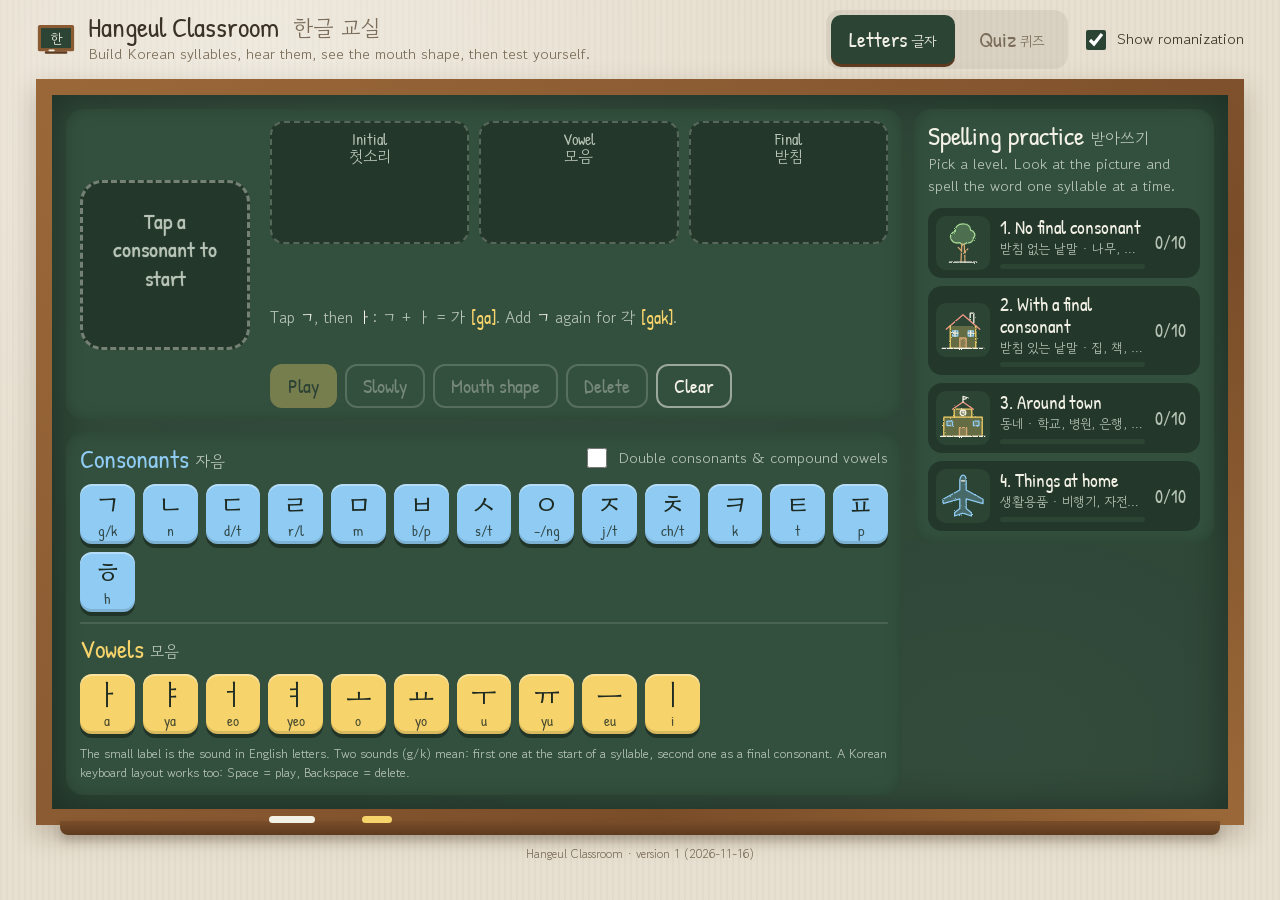
==== hangul-classroom/index.html @ 46ae2f50 "Add Hangeul Classroom: English version for adult learners A classroom edition of 한글 탐험대 for teaching" ====
<!doctype html>
<html lang="en">
<head>
<meta charset="utf-8">
<meta name="viewport" content="width=device-width, initial-scale=1, viewport-fit=cover">
<title>Hangeul Classroom</title>
<meta name="claude:viewport-fit-sides" content="cover">
<meta name="theme-color" content="#2b4434">
<meta name="apple-mobile-web-app-capable" content="yes">
<meta name="mobile-web-app-capable" content="yes">
<meta name="apple-mobile-web-app-status-bar-style" content="black-translucent">
<meta name="apple-mobile-web-app-title" content="Hangeul">
<link rel="manifest" href="manifest.webmanifest">
<link rel="apple-touch-icon" href="icon-180.png">
<link rel="icon" href="icon-192.png">
<style>
/* Fonts are embedded so the page works offline. Gowun Dodum and Patrick Hand, SIL Open Font License 1.1. */
@font-face { font-family: "Gowun Dodum"; src: url([data-uri]) format("woff2"); font-display: swap; }
@font-face { font-family: "Patrick Hand"; src: url([data-uri]) format("woff2"); font-display: swap; }
/* Layout: a classroom wall with one framed chalkboard. Tabs above the board switch between
   the letter workbench (magnet letters + syllable board + spelling practice) and the picture quiz. */
:root {
  color-scheme: light;
  --wall: #e7dfcf;          /* classroom wall */
  --wall-ink: #3b3226;      /* text on the wall */
  --wall-dim: #7a6c58;
  --wood: #8a5a32;          /* board frame */
  --wood-dark: #5e3b1f;
  --board: #2b4434;         /* chalkboard */
  --board-2: #33503e;       /* raised area on the board */
  --board-3: #23382b;       /* recessed area */
  --chalk: #f3f1e6;         /* white chalk */
  --chalk-dim: #b8c5b6;
  --c-cons: #8fcbf2;        /* consonant chalk / magnet (blue) */
  --c-vow: #f7d36b;         /* vowel chalk / magnet (yellow) */
  --c-fin: #f4a0ae;         /* final consonant (pink) */
  --c-red: #f29684;
  --c-green: #a8dc96;
  --c-orange: #f7b671;
  --c-brown: #d8a873;
  --ok: #9be08a;
  --bad: #ff8f86;
  --magnet-ink: #1d2a22;
  --font-chalk: "Patrick Hand", "Gowun Dodum", "Segoe Print", "Comic Sans MS", sans-serif;
  --font-ko: "Gowun Dodum", "Apple SD Gothic Neo", "Malgun Gothic", "Noto Sans KR", sans-serif;
  --font-body: "Gowun Dodum", "Apple SD Gothic Neo", "Malgun Gothic", system-ui, sans-serif;
  --r: 14px;
}
* { box-sizing: border-box; }
[hidden] { display: none !important; }
html, body { min-height: 100%; }
body {
  margin: 0;
  background: var(--wall);
  background-image:
    radial-gradient(circle at 20% 10%, rgba(255,255,255,.35), transparent 40%),
    repeating-linear-gradient(90deg, rgba(0,0,0,.018) 0 2px, transparent 2px 6px);
  color: var(--wall-ink);
  font-family: var(--font-body);
  font-size: 17px;
  line-height: 1.5;
  -webkit-tap-highlight-color: transparent;
}
button { font: inherit; color: inherit; cursor: pointer; }
button, .slot, .screen { touch-action: manipulation; -webkit-user-select: none; user-select: none; -webkit-touch-callout: none; }
button:focus-visible, input:focus-visible { outline: 3px solid var(--c-vow); outline-offset: 3px; }

.wrap {
  max-width: 1240px; margin: 0 auto;
  padding-left: max(16px, env(safe-area-inset-left, 0px));
  padding-right: max(16px, env(safe-area-inset-right, 0px));
  padding-block: 16px 32px;
  display: flex; flex-direction: column; gap: 14px;
}

/* ---------- top bar on the wall ---------- */
.topbar { display: flex; align-items: center; justify-content: space-between; gap: 12px 20px; flex-wrap: wrap; }
.brand { display: flex; align-items: center; gap: 12px; }
.brand svg { width: 50px; height: 50px; flex: none; }
.brand h1 { margin: 0; font-family: var(--font-chalk); font-weight: 400; font-size: 34px; line-height: 1; color: var(--wall-ink); }
.brand h1 span { font-family: var(--font-ko); font-size: 22px; color: var(--wall-dim); margin-left: 8px; }
.brand p { margin: 2px 0 0; color: var(--wall-dim); font-size: 15px; }
.tools { display: flex; align-items: center; gap: 10px 14px; flex-wrap: wrap; }
.tabs { display: flex; gap: 6px; background: rgba(0,0,0,.06); padding: 5px; border-radius: 14px; }
.tab {
  border: 0; border-radius: 10px; padding: 8px 18px; background: transparent;
  font-family: var(--font-chalk); font-size: 22px; color: var(--wall-dim);
}
.tab small { font-family: var(--font-ko); font-size: 14px; margin-left: 4px; }
.tab[aria-selected="true"] { background: var(--board); color: var(--chalk); box-shadow: 0 3px 0 var(--wood-dark); }
.switch { display: inline-flex; align-items: center; gap: 8px; font-size: 15px; color: var(--wall-ink); cursor: pointer; user-select: none; }
.switch input { width: 20px; height: 20px; accent-color: var(--board); cursor: pointer; }

/* ---------- the chalkboard ---------- */
.board {
  position: relative;
  background:
    radial-gradient(ellipse at 30% 20%, rgba(255,255,255,.05), transparent 55%),
    radial-gradient(ellipse at 80% 90%, rgba(255,255,255,.04), transparent 50%),
    var(--board);
  color: var(--chalk);
  border: 16px solid var(--wood);
  border-image: linear-gradient(135deg, #9a6838, var(--wood) 40%, #7a4d29 70%, #9a6838) 1;
  box-shadow: inset 0 0 40px rgba(0,0,0,.35), 0 10px 24px rgba(60,40,20,.25);
  padding: 18px;
}
.tray {
  height: 14px; margin: -14px 24px 0; background: linear-gradient(#7a4d29, var(--wood-dark));
  border-radius: 0 0 8px 8px; position: relative;
  box-shadow: 0 6px 10px rgba(60,40,20,.25);
}
.tray::before, .tray::after {
  content: ""; position: absolute; top: -5px; height: 7px; border-radius: 4px; background: var(--chalk);
}
.tray::before { left: 18%; width: 46px; }
.tray::after { left: 26%; width: 30px; background: var(--c-vow); }
.chalk { font-family: var(--font-chalk); font-weight: 400; }
.dim { color: var(--chalk-dim); }
h2.chalk { margin: 0; font-size: 26px; line-height: 1.15; }
h2.chalk small { font-family: var(--font-ko); font-size: 16px; color: var(--chalk-dim); margin-left: 6px; }
.sub { margin: 2px 0 10px; color: var(--chalk-dim); font-size: 15px; }
.area { background: var(--board-2); border-radius: 18px; padding: 16px; box-shadow: inset 0 0 18px rgba(0,0,0,.18); }
.sep { height: 2px; background: rgba(243,241,230,.12); border-radius: 2px; }

.cols { display: grid; grid-template-columns: minmax(0, 1fr) 330px; gap: 16px; align-items: start; }
@media (max-width: 920px) { .cols { grid-template-columns: minmax(0, 1fr); } }
.stack { display: flex; flex-direction: column; gap: 16px; min-width: 0; }

/* buttons drawn in chalk */
.btn {
  border: 2px solid rgba(243,241,230,.55); border-radius: 12px; padding: 8px 16px;
  background: transparent; color: var(--chalk);
  font-family: var(--font-chalk); font-size: 20px; line-height: 1.2;
  display: inline-flex; align-items: center; gap: 8px;
  transition: background .1s, transform .06s;
}
.btn:hover { background: rgba(243,241,230,.08); }
.btn:active { transform: translateY(2px); }
.btn.primary { background: var(--c-vow); border-color: var(--c-vow); color: var(--magnet-ink); }
.btn:disabled { opacity: .35; cursor: default; }
.btn svg { width: 20px; height: 20px; flex: none; }
.actions { display: flex; gap: 8px; flex-wrap: wrap; }

/* ---------- letters tab ---------- */
.workbench { display: grid; grid-template-columns: auto minmax(0, 1fr); gap: 20px; align-items: center; }
@media (max-width: 640px) { .workbench { grid-template-columns: minmax(0, 1fr); } }
.screen {
  width: 200px; height: 200px; max-width: 100%; margin: 0 auto;
  border: 3px dashed rgba(243,241,230,.4); border-radius: 22px;
  display: grid; place-items: center; background: var(--board-3);
}
.screen button { all: unset; cursor: pointer; width: 100%; height: 100%; display: flex; flex-direction: column; align-items: center; justify-content: center; border-radius: 20px; }
.screen button:focus-visible { outline: 3px solid var(--c-vow); outline-offset: 4px; }
.big { font-family: var(--font-ko); font-size: 120px; line-height: 1; color: var(--chalk); text-shadow: 0 0 1px rgba(255,255,255,.6); }
.big.empty { font-family: var(--font-chalk); font-size: 22px; color: var(--chalk-dim); text-align: center; padding: 0 22px; line-height: 1.3; }
.big-rom { font-family: var(--font-chalk); font-size: 26px; color: var(--c-vow); min-height: 30px; }
.big.pop { animation: pop .4s cubic-bezier(.2, 1.5, .4, 1); }
@keyframes pop { 0% { transform: scale(.5); opacity: .3; } 100% { transform: scale(1); opacity: 1; } }

.right-of-screen { display: flex; flex-direction: column; gap: 12px; min-width: 0; }
.slots { display: grid; grid-template-columns: repeat(3, minmax(0, 1fr)); gap: 10px; }
.slot {
  border-radius: var(--r); padding: 8px 6px 10px; background: var(--board-3);
  border: 2px dashed rgba(243,241,230,.25);
  text-align: center; display: flex; flex-direction: column; align-items: center; justify-content: space-between; gap: 2px;
  min-height: 108px;
}
.slot .lab { font-family: var(--font-chalk); font-size: 16px; color: var(--chalk-dim); line-height: 1.1; }
.slot .jamo { font-family: var(--font-ko); font-size: 46px; line-height: 1.1; min-height: 50px; }
.slot .nm { font-family: var(--font-chalk); font-size: 17px; min-height: 20px; line-height: 1.1; }
.slot.filled { border-style: solid; }
.slot.cho.filled { border-color: var(--c-cons); } .slot.cho .jamo, .slot.cho .nm { color: var(--c-cons); }
.slot.jung.filled { border-color: var(--c-vow); } .slot.jung .jamo, .slot.jung .nm { color: var(--c-vow); }
.slot.jong.filled { border-color: var(--c-fin); } .slot.jong .jamo, .slot.jong .nm { color: var(--c-fin); }
.slot.next { animation: blink 1.4s ease-in-out infinite; }
@keyframes blink { 50% { border-color: rgba(243,241,230,.7); } }

.formula { font-family: var(--font-ko); font-size: 26px; min-height: 36px; display: flex; flex-wrap: wrap; align-items: baseline; gap: 4px 8px; }
.formula .c { color: var(--c-cons); } .formula .v { color: var(--c-vow); } .formula .f { color: var(--c-fin); }
.formula .op { color: var(--chalk-dim); font-family: var(--font-chalk); }
.formula .rom { font-family: var(--font-chalk); color: var(--c-vow); font-size: 24px; }
.guide { margin: 0; font-size: 16px; color: var(--chalk-dim); min-height: 48px; }
.guide b { color: var(--chalk); font-weight: 400; font-family: var(--font-ko); }
.guide em { font-style: normal; color: var(--c-vow); font-family: var(--font-chalk); font-size: 18px; }

/* magnet letters */
.keys-head { display: flex; align-items: baseline; justify-content: space-between; gap: 8px 12px; flex-wrap: wrap; }
.keys-head h2 .c { color: var(--c-cons); } .keys-head h2 .v { color: var(--c-vow); }
.switch.on-board { color: var(--chalk-dim); }
.switch.on-board input { accent-color: var(--c-vow); }
.keygrid { display: grid; grid-template-columns: repeat(auto-fill, minmax(60px, 1fr)); gap: 9px; }
.key {
  border: 0; border-radius: 12px; min-height: 68px; padding: 4px 0 5px;
  font-family: var(--font-ko); font-size: 34px; line-height: 1;
  display: flex; flex-direction: column; align-items: center; justify-content: center; gap: 4px;
  color: var(--magnet-ink); position: relative;
  box-shadow: 0 4px 0 rgba(0,0,0,.35), inset 0 -3px 0 rgba(0,0,0,.12), inset 0 2px 0 rgba(255,255,255,.35);
  transition: transform .06s, box-shadow .06s;
}
.key small { font-family: var(--font-chalk); font-size: 15px; opacity: .8; line-height: 1; }
.key.cons { background: var(--c-cons); }
.key.vow { background: var(--c-vow); }
.key.cons.as-fin { background: var(--c-fin); }
.key.no-fin { opacity: .4; }
.key.extra::after { content: ""; position: absolute; top: 6px; right: 6px; width: 6px; height: 6px; border-radius: 50%; background: rgba(29,42,34,.45); }
.key:active, .key.hit { transform: translateY(4px); box-shadow: 0 0 0 rgba(0,0,0,.35); }
.legend { font-size: 13px; color: var(--chalk-dim); margin: 0; }

/* spelling track */
.track {
  grid-column: 1 / -1; display: grid; grid-template-columns: auto minmax(0, 1fr) auto; gap: 14px; align-items: center;
  background: var(--board-3); border-radius: var(--r); padding: 10px 14px; border: 2px solid rgba(247,211,107,.5);
}
.track-pic { width: 92px; height: 92px; }
.track-top { display: flex; gap: 10px; align-items: baseline; flex-wrap: wrap; margin-bottom: 6px; }
.track-level { font-family: var(--font-chalk); color: var(--c-vow); font-size: 19px; }
.track-count { color: var(--chalk-dim); font-size: 14px; font-variant-numeric: tabular-nums; }
.track-en { font-family: var(--font-chalk); font-size: 22px; }
.track-boxes { display: flex; gap: 8px; flex-wrap: wrap; align-items: center; }
.tbox {
  width: 58px; height: 58px; border-radius: 12px; background: var(--board);
  display: grid; place-items: center; font-family: var(--font-ko); font-size: 34px; line-height: 1; color: var(--chalk-dim);
  border: 2px solid rgba(243,241,230,.2);
}
.tbox.done { background: var(--c-cons); color: var(--magnet-ink); border-color: transparent; animation: pop .35s cubic-bezier(.2, 1.5, .4, 1); }
.tbox.cur { border: 2px dashed var(--c-vow); animation: blink 1.4s ease-in-out infinite; }
.tbox .ghost { opacity: .45; }
.tbox .parts { font-size: 17px; display: flex; gap: 1px; }
.tbox .parts .c { color: var(--c-cons); } .tbox .parts .v { color: var(--c-vow); } .tbox .parts .f { color: var(--c-fin); }
.track-actions { display: flex; gap: 6px; flex-wrap: wrap; justify-content: flex-end; }
.track-actions .btn { font-size: 17px; padding: 6px 10px; }
@media (max-width: 640px) {
  .track { grid-template-columns: auto minmax(0, 1fr); }
  .track-actions { grid-column: 1 / -1; justify-content: flex-start; }
}

/* level lists (spelling + quiz) */
.levels { display: flex; flex-direction: column; gap: 8px; }
.lvl {
  display: grid; grid-template-columns: 54px minmax(0, 1fr) auto; gap: 10px; align-items: center;
  width: 100%; text-align: left; border: 2px solid transparent; border-radius: 14px;
  background: var(--board-3); padding: 6px 12px 6px 6px; color: var(--chalk);
}
.lvl:hover { border-color: rgba(243,241,230,.3); }
.lvl.on { border-color: var(--c-vow); }
.lvl-pic { width: 54px; height: 54px; background: var(--board); border-radius: 10px; padding: 3px; }
.lvl-title { font-family: var(--font-chalk); font-size: 19px; line-height: 1.15; display: block; }
.lvl-sub { font-size: 13px; color: var(--chalk-dim); display: block; white-space: nowrap; overflow: hidden; text-overflow: ellipsis; }
.lvl-bar { display: block; height: 5px; border-radius: 3px; background: var(--board); margin-top: 5px; overflow: hidden; }
.lvl-bar i { display: block; height: 100%; background: var(--c-green); }
.lvl-score { font-family: var(--font-chalk); font-size: 18px; color: var(--chalk-dim); font-variant-numeric: tabular-nums; }
.lvl.done .lvl-score { color: var(--ok); }

/* ---------- pictures (chalk drawings) ---------- */
.pic { display: block; width: 100%; height: 100%; overflow: visible; }
.pic * { fill: none; stroke: var(--chalk); stroke-width: 3.2; stroke-linecap: round; stroke-linejoin: round; }
.pic .y { stroke: var(--c-vow); } .pic .fy { fill: var(--c-vow); fill-opacity: .28; }
.pic .p { stroke: var(--c-fin); } .pic .fp { fill: var(--c-fin); fill-opacity: .28; }
.pic .b { stroke: var(--c-cons); } .pic .fb { fill: var(--c-cons); fill-opacity: .28; }
.pic .r { stroke: var(--c-red); } .pic .fr { fill: var(--c-red); fill-opacity: .3; }
.pic .g { stroke: var(--c-green); } .pic .fg { fill: var(--c-green); fill-opacity: .28; }
.pic .o { stroke: var(--c-orange); } .pic .fo { fill: var(--c-orange); fill-opacity: .3; }
.pic .n { stroke: var(--c-brown); } .pic .fn { fill: var(--c-brown); fill-opacity: .3; }
.pic .fw { fill: var(--chalk); fill-opacity: .15; }

/* ---------- quiz tab ---------- */
.quiz-stage { display: flex; flex-direction: column; gap: 14px; align-items: stretch; min-height: 520px; }
.q-head { display: flex; justify-content: space-between; align-items: baseline; gap: 10px; flex-wrap: wrap; }
.q-progress { font-family: var(--font-chalk); font-size: 20px; color: var(--chalk-dim); font-variant-numeric: tabular-nums; }
.q-progress b { color: var(--chalk); font-weight: 400; }
.q-dots { display: flex; gap: 5px; flex-wrap: wrap; }
.q-dots i { width: 14px; height: 14px; border-radius: 50%; border: 2px solid rgba(243,241,230,.35); }
.q-dots i.ok { background: var(--ok); border-color: var(--ok); }
.q-dots i.bad { background: var(--bad); border-color: var(--bad); }
.q-dots i.now { border-color: var(--c-vow); }
.q-prompt { font-family: var(--font-chalk); font-size: 28px; text-align: center; margin: 0; line-height: 1.2; }
.q-picture { width: min(340px, 80%); aspect-ratio: 1; max-width: 100%; margin: 0 auto; padding: 8px; }
.q-listen {
  width: 180px; height: 180px; margin: 10px auto; border-radius: 50%;
  border: 3px dashed var(--c-vow); background: var(--board-3); color: var(--c-vow);
  display: grid; place-items: center; font-family: var(--font-chalk); font-size: 22px;
}
.q-listen svg { width: 72px; height: 72px; }
.q-options { display: grid; grid-template-columns: repeat(2, minmax(0, 1fr)); gap: 12px; }
.q-opt {
  border: 2px solid rgba(243,241,230,.45); border-radius: 16px; background: var(--board-3); color: var(--chalk);
  min-height: 84px; padding: 8px 12px; display: flex; flex-direction: column; align-items: center; justify-content: center; gap: 2px;
  position: relative;
}
.q-opt .ko { font-family: var(--font-ko); font-size: 38px; line-height: 1.1; }
.q-opt .rm { font-family: var(--font-chalk); font-size: 18px; color: var(--chalk-dim); }
.q-opt .num { position: absolute; top: 6px; left: 10px; font-family: var(--font-chalk); font-size: 15px; color: var(--chalk-dim); }
.q-opt.picopt { min-height: 0; aspect-ratio: 1; max-width: 100%; padding: 14px; }
.q-opt:hover:not(:disabled) { border-color: var(--chalk); }
.q-opt.right { border-color: var(--ok); background: rgba(155,224,138,.16); }
.q-opt.wrong { border-color: var(--bad); background: rgba(255,143,134,.14); }
.q-opt:disabled { cursor: default; }
.q-opt:disabled:not(.right):not(.wrong) { opacity: .45; }
.q-picopts { max-width: 560px; margin: 0 auto; width: 100%; }
.q-feedback {
  display: grid; grid-template-columns: auto minmax(0, 1fr) auto; gap: 14px; align-items: center;
  border-radius: 16px; padding: 12px 16px; background: var(--board-3); border-left: 6px solid var(--ok);
}
.q-feedback.bad { border-left-color: var(--bad); }
.q-feedback .verdict { font-family: var(--font-chalk); font-size: 26px; }
.q-feedback.ok .verdict { color: var(--ok); } .q-feedback.bad .verdict { color: var(--bad); }
.q-feedback .word { font-family: var(--font-ko); font-size: 30px; line-height: 1.2; }
.q-feedback .meta { font-size: 15px; color: var(--chalk-dim); }
.q-feedback .meta b { font-family: var(--font-chalk); font-weight: 400; color: var(--c-vow); font-size: 18px; }
.q-intro { display: grid; gap: 14px; }
.q-intro-grid { display: grid; grid-template-columns: repeat(auto-fill, minmax(104px, 1fr)); gap: 10px; }
.q-card {
  background: var(--board-3); border-radius: 14px; padding: 8px 6px 6px; text-align: center; border: 0; color: var(--chalk);
  display: flex; flex-direction: column; align-items: center; gap: 2px;
}
.q-card .pic { width: 72px; height: 72px; }
.q-card .ko { font-family: var(--font-ko); font-size: 22px; line-height: 1.2; }
.q-card .en { font-size: 13px; color: var(--chalk-dim); }
.q-score { text-align: center; }
.q-score .num { font-family: var(--font-chalk); font-size: 84px; line-height: 1; color: var(--c-vow); font-variant-numeric: tabular-nums; }
.q-score p { margin: 4px 0 0; color: var(--chalk-dim); }
.modes { display: grid; gap: 8px; }
.mode {
  display: grid; grid-template-columns: 40px minmax(0, 1fr); gap: 10px; align-items: center; text-align: left;
  border: 2px solid transparent; border-radius: 14px; background: var(--board-3); padding: 8px 12px 8px 8px; color: var(--chalk);
}
.mode.on { border-color: var(--c-vow); }
.mode svg { width: 40px; height: 40px; }
.mode b { display: block; font-family: var(--font-chalk); font-weight: 400; font-size: 19px; line-height: 1.15; }
.mode span { display: block; font-size: 13px; color: var(--chalk-dim); }

/* ---------- dialogs ---------- */
.overlay { position: fixed; inset: 0; z-index: 20; display: grid; place-items: center; background: rgba(20, 28, 22, .7); padding: 20px; }
.card {
  background: var(--board); color: var(--chalk); border: 10px solid var(--wood); border-radius: 8px;
  padding: 20px 24px; width: 100%; max-width: 440px; text-align: center;
  display: flex; flex-direction: column; gap: 10px; align-items: center;
  box-shadow: 0 20px 50px rgba(0,0,0,.4);
  animation: rise .35s cubic-bezier(.2, 1.3, .4, 1);
}
@keyframes rise { from { transform: translateY(30px) scale(.9); opacity: 0; } }
.card .tag { font-family: var(--font-chalk); font-size: 26px; color: var(--ok); }
.card .pic-wrap { width: 170px; height: 170px; }
.card .word { font-family: var(--font-ko); font-size: 54px; line-height: 1.1; }
.card .meta { color: var(--chalk-dim); margin: 0; }
.card .meta b { font-family: var(--font-chalk); font-weight: 400; font-size: 22px; color: var(--c-vow); }

/* mouth viewer */
.mouth-head { font-family: var(--font-chalk); font-size: 24px; }
.mouth-head b { font-family: var(--font-ko); font-weight: 400; font-size: 40px; color: var(--c-vow); vertical-align: -4px; margin-right: 6px; }
#mouthSvg { width: 100%; max-width: 330px; height: auto; display: block; }
.mouth-steps { display: flex; gap: 8px; justify-content: center; flex-wrap: wrap; }
.mstep {
  min-width: 70px; border: 2px solid transparent; border-radius: 12px; background: var(--board-3);
  padding: 4px 10px; font-family: var(--font-ko); font-size: 28px; line-height: 1.2;
  display: flex; flex-direction: column; align-items: center;
}
.mstep small { font-family: var(--font-chalk); font-size: 14px; color: var(--chalk-dim); }
.mstep.c { color: var(--c-cons); } .mstep.v { color: var(--c-vow); } .mstep.f { color: var(--c-fin); }
.mstep.now { border-color: currentColor; background: var(--board-2); }
.mouth-tip { margin: 0; min-height: 56px; font-size: 17px; line-height: 1.5; }
.mouth-tip b { font-family: var(--font-chalk); font-weight: 400; color: var(--c-vow); font-size: 19px; }

.notice { border-radius: 12px; padding: 10px 14px; font-size: 15px; background: #b4493b; color: #fff; }
.notice b { font-size: 17px; }
.version { text-align: center; color: var(--wall-dim); font-size: 12px; margin: 0; }

/* landscape tablets / projectors: fit board + keys on one screen */
@media (min-width: 921px) and (max-height: 900px) {
  .wrap { padding-block: 10px 20px; gap: 10px; }
  .brand svg { width: 40px; height: 40px; }
  .brand h1 { font-size: 28px; }
  .board { padding: 14px; }
  .stack, .cols { gap: 12px; }
  .area { padding: 12px 14px; }
  .screen { width: 170px; height: 170px; }
  .big { font-size: 100px; }
  .slot { min-height: 92px; }
  .slot .jamo { font-size: 38px; min-height: 42px; }
  .key { min-height: 60px; font-size: 30px; }
  .keygrid { grid-template-columns: repeat(auto-fill, minmax(54px, 1fr)); gap: 8px; }
  .cols { grid-template-columns: minmax(0, 1fr) 300px; }
  .q-picture { width: min(230px, 60%); padding: 0; }
  .quiz-stage { min-height: 0; gap: 10px; }
  .q-opt { min-height: 72px; }
  .q-opt .ko { font-size: 34px; }
  .q-picopts { max-width: 400px; }
}
@media (max-width: 480px) {
  .brand h1 { font-size: 28px; }
  .board { border-width: 10px; padding: 12px; }
  .big { font-size: 100px; }
  .screen { width: 170px; height: 170px; }
  .key { font-size: 30px; min-height: 62px; }
  .keygrid { grid-template-columns: repeat(auto-fill, minmax(52px, 1fr)); gap: 7px; }
  .q-opt .ko { font-size: 30px; }
}
@media (hover: none) { .kbd-only { display: none; } }
@media (prefers-reduced-motion: reduce) {
  *, *::before, *::after { animation: none !important; transition: none !important; }
}
</style>
</head>
<body>
<svg width="0" height="0" style="position:absolute" aria-hidden="true">
  <filter id="chalky" x="-5%" y="-5%" width="110%" height="110%">
    <feTurbulence type="fractalNoise" baseFrequency=".9" numOctaves="2" seed="3" result="n"/>
    <feDisplacementMap in="SourceGraphic" in2="n" scale="2.2"/>
  </filter>
</svg>
<div class="wrap">
  <div id="previewNotice" class="notice">
    <b>This is only a preview, so the buttons won't work.</b><br>
    File previews (Files app, messengers, Google Drive) don't run the page. Open it in a web browser such as Chrome, Safari or Edge.
  </div>

  <header class="topbar">
    <div class="brand">
      <svg viewBox="0 0 64 64" aria-hidden="true">
        <rect x="3" y="8" width="58" height="42" rx="3" fill="#8a5a32"/>
        <rect x="8" y="13" width="48" height="32" fill="#2b4434"/>
        <text x="32" y="38" text-anchor="middle" font-size="22" fill="#f3f1e6" font-family="Gowun Dodum, sans-serif">한</text>
        <rect x="14" y="50" width="36" height="4" rx="2" fill="#5e3b1f"/>
        <rect x="20" y="47" width="10" height="3" rx="1.5" fill="#f3f1e6"/>
      </svg>
      <div>
        <h1>Hangeul Classroom <span>한글 교실</span></h1>
        <p>Build Korean syllables, hear them, see the mouth shape, then test yourself.</p>
      </div>
    </div>
    <div class="tools">
      <div class="tabs" role="tablist" aria-label="Sections">
        <button class="tab" id="tabLetters" role="tab" aria-selected="true" aria-controls="panelLetters" type="button">Letters<small>글자</small></button>
        <button class="tab" id="tabQuiz" role="tab" aria-selected="false" aria-controls="panelQuiz" type="button">Quiz<small>퀴즈</small></button>
      </div>
      <label class="switch"><input type="checkbox" id="romToggle" checked> Show romanization</label>
    </div>
  </header>

  <div id="voiceNotice" class="notice" hidden>No Korean voice was found on this device, so there is no sound. On Windows: Settings → Time &amp; language → Language → add Korean with the speech option. On Mac and iPad a Korean voice is built in.</div>

  <div class="board">
    <!-- ================= LETTERS ================= -->
    <section id="panelLetters" role="tabpanel" aria-labelledby="tabLetters">
      <div class="cols">
        <div class="stack">
          <div class="area workbench" aria-label="Syllable board">
            <div class="track" id="track" hidden>
              <div class="track-pic" id="tPic"></div>
              <div>
                <div class="track-top"><span class="track-level" id="tLevel"></span><span class="track-count" id="tCount"></span></div>
                <div class="track-boxes" id="tBoxes"></div>
              </div>
              <div class="track-actions">
                <button class="btn" id="hintBtn" type="button">Hint</button>
                <button class="btn" id="tSayBtn" type="button">Listen</button>
                <button class="btn" id="quitBtn" type="button">Stop</button>
              </div>
            </div>
            <div class="screen">
              <button id="screenBtn" type="button" aria-label="Play the syllable again">
                <span id="big" class="big empty">Tap a consonant to start</span>
                <span id="bigRom" class="big-rom"></span>
              </button>
            </div>
            <div class="right-of-screen">
              <div class="slots">
                <div class="slot cho" id="slotCho"><span class="lab">Initial<br>첫소리</span><span class="jamo"></span><span class="nm"></span></div>
                <div class="slot jung" id="slotJung"><span class="lab">Vowel<br>모음</span><span class="jamo"></span><span class="nm"></span></div>
                <div class="slot jong" id="slotJong"><span class="lab">Final<br>받침</span><span class="jamo"></span><span class="nm"></span></div>
              </div>
              <div class="formula" id="formula" aria-live="polite"></div>
              <p class="guide" id="guide"></p>
              <div class="actions">
                <button class="btn primary" id="sayBtn" type="button">Play</button>
                <button class="btn" id="slowBtn" type="button">Slowly</button>
                <button class="btn" id="mouthBtn" type="button">Mouth shape</button>
                <button class="btn" id="backBtn" type="button">Delete</button>
                <button class="btn" id="resetBtn" type="button">Clear</button>
              </div>
            </div>
          </div>

          <div class="area" aria-label="Letter magnets">
            <div style="display:flex;flex-direction:column;gap:10px">
              <div class="keys-head">
                <h2 class="chalk"><span class="c">Consonants</span><small>자음</small></h2>
                <label class="switch on-board"><input type="checkbox" id="moreToggle"> Double consonants &amp; compound vowels</label>
              </div>
              <div class="keygrid" id="consKeys"></div>
              <div class="sep"></div>
              <div class="keys-head"><h2 class="chalk"><span class="v">Vowels</span><small>모음</small></h2></div>
              <div class="keygrid" id="vowKeys"></div>
              <p class="legend">The small label is the sound in English letters. Two sounds (g/k) mean: first one at the start of a syllable, second one as a final consonant.<span class="kbd-only"> A Korean keyboard layout works too: Space = play, Backspace = delete.</span></p>
            </div>
          </div>
        </div>

        <aside class="area" aria-label="Spelling practice">
          <h2 class="chalk">Spelling practice<small>받아쓰기</small></h2>
          <p class="sub">Pick a level. Look at the picture and spell the word one syllable at a time.</p>
          <div class="levels" id="spellLevels"></div>
        </aside>
      </div>
    </section>

    <!-- ================= QUIZ ================= -->
    <section id="panelQuiz" role="tabpanel" aria-labelledby="tabQuiz" hidden>
      <div class="cols">
        <div class="area quiz-stage" id="quizStage" aria-live="polite"></div>
        <aside class="stack">
          <div class="area">
            <h2 class="chalk">Level<small>단계</small></h2>
            <p class="sub">10 questions from the level you choose.</p>
            <div class="levels" id="quizLevels"></div>
          </div>
          <div class="area">
            <h2 class="chalk">Question type<small>문제 유형</small></h2>
            <div class="modes" id="quizModes" style="margin-top:8px"></div>
          </div>
        </aside>
      </div>
    </section>
  </div>
  <div class="tray" aria-hidden="true"></div>
  <p class="version">Hangeul Classroom · version 1 (2026-11-16)</p>
</div>

<!-- word / spelling celebration -->
<div class="overlay" id="cele" hidden>
  <div class="card" role="dialog" aria-modal="true" aria-labelledby="celeWord">
    <div class="tag" id="celeTag"></div>
    <div class="pic-wrap" id="celePic"></div>
    <div class="word" id="celeWord"></div>
    <p class="meta" id="celeMeta"></p>
    <button class="btn primary" id="celeClose" type="button">Next</button>
  </div>
</div>

<!-- mouth viewer -->
<div class="overlay" id="mouthBox" hidden>
  <div class="card" role="dialog" aria-modal="true" aria-labelledby="mouthHead">
    <div class="mouth-head" id="mouthHead"><b id="mouthSyl"></b> mouth shape</div>
    <svg id="mouthSvg" viewBox="0 0 300 242" aria-hidden="true">
      <defs><clipPath id="mClip"><ellipse id="mClipE" cx="150" cy="135" rx="60" ry="20"/></clipPath></defs>
      <ellipse cx="150" cy="128" rx="148" ry="112" fill="#f1cfb2"/>
      <path d="M134 40 q16 26 0 34 q8 6 16 4 q8 2 16 -4 q-16 -8 0 -34" fill="none" stroke="#d9a17f" stroke-width="4" stroke-linecap="round"/>
      <ellipse id="mLips" cx="150" cy="135" rx="72" ry="32" fill="#c9576c"/>
      <ellipse id="mInner" cx="150" cy="135" rx="60" ry="20" fill="#43101f"/>
      <g clip-path="url(#mClip)">
        <ellipse id="mTongue" cx="150" cy="150" rx="40" ry="12" fill="#ec8a9b"/>
        <rect id="mTeethU" x="90" y="115" width="120" height="10" fill="#fff"/>
        <rect id="mTeethL" x="90" y="148" width="120" height="7" fill="#f3efe6"/>
        <path id="mTeethLines" d="" stroke="#d8d2c8" stroke-width="1.5"/>
      </g>
      <line id="mSeam" x1="90" y1="135" x2="210" y2="135" stroke="#97384d" stroke-width="3" stroke-linecap="round"/>
      <g id="mAir" fill="none" stroke="#5aa9e6" stroke-width="4" stroke-linecap="round" opacity="0">
        <path d="M232 120 q12 -6 24 0 t24 0"/><path d="M236 138 q12 -6 24 0 t22 0"/><path d="M232 156 q12 -6 24 0 t24 0"/>
      </g>
      <text id="mSay" x="262" y="204" text-anchor="middle" font-family="Patrick Hand, sans-serif" font-size="26" fill="#2c6fb3" opacity="0"></text>
    </svg>
    <div class="mouth-steps" id="mouthSteps"></div>
    <p class="mouth-tip" id="mouthTip"></p>
    <div class="actions" style="justify-content:center">
      <button class="btn primary" id="mouthPlay" type="button">Play again</button>
      <button class="btn" id="mouthClose" type="button">Close</button>
    </div>
  </div>
</div>

<script>
(() => {
  const $ = id => document.getElementById(id);

  // ================= Hangeul data =================
  const CHO = [...'ㄱㄲㄴㄷㄸㄹㅁㅂㅃㅅㅆㅇㅈㅉㅊㅋㅌㅍㅎ'];
  const JUNG = [...'ㅏㅐㅑㅒㅓㅔㅕㅖㅗㅘㅙㅚㅛㅜㅝㅞㅟㅠㅡㅢㅣ'];
  const JONG = ['', ...'ㄱㄲㄳㄴㄵㄶㄷㄹㄺㄻㄼㄽㄾㄿㅀㅁㅂㅄㅅㅆㅇㅈㅊㅋㅌㅍㅎ'];
  const BASIC_CONS = [...'ㄱㄴㄷㄹㅁㅂㅅㅇㅈㅊㅋㅌㅍㅎ'];
  const DOUBLE_CONS = [...'ㄲㄸㅃㅆㅉ'];
  const BASIC_VOW = [...'ㅏㅑㅓㅕㅗㅛㅜㅠㅡㅣ'];
  const MORE_VOW = [...'ㅐㅒㅔㅖㅘㅙㅚㅝㅞㅟㅢ'];
  // Korean letter names, used for speech
  const NAME_KO = {
    'ㄱ':'기역','ㄴ':'니은','ㄷ':'디귿','ㄹ':'리을','ㅁ':'미음','ㅂ':'비읍','ㅅ':'시옷','ㅇ':'이응','ㅈ':'지읒','ㅊ':'치읓',
    'ㅋ':'키읔','ㅌ':'티읕','ㅍ':'피읖','ㅎ':'히읗','ㄲ':'쌍기역','ㄸ':'쌍디귿','ㅃ':'쌍비읍','ㅆ':'쌍시옷','ㅉ':'쌍지읒'
  };
  const NAME_ROM = {
    'ㄱ':'giyeok','ㄴ':'nieun','ㄷ':'digeut','ㄹ':'rieul','ㅁ':'mieum','ㅂ':'bieup','ㅅ':'siot','ㅇ':'ieung','ㅈ':'jieut','ㅊ':'chieut',
    'ㅋ':'kieuk','ㅌ':'tieut','ㅍ':'pieup','ㅎ':'hieut','ㄲ':'ssang-giyeok','ㄸ':'ssang-digeut','ㅃ':'ssang-bieup','ㅆ':'ssang-siot','ㅉ':'ssang-jieut'
  };
  // Revised Romanization pieces
  const INIT_ROM = { 'ㄱ':'g','ㄲ':'kk','ㄴ':'n','ㄷ':'d','ㄸ':'tt','ㄹ':'r','ㅁ':'m','ㅂ':'b','ㅃ':'pp','ㅅ':'s','ㅆ':'ss','ㅇ':'','ㅈ':'j','ㅉ':'jj','ㅊ':'ch','ㅋ':'k','ㅌ':'t','ㅍ':'p','ㅎ':'h' };
  const VROM = { 'ㅏ':'a','ㅐ':'ae','ㅑ':'ya','ㅒ':'yae','ㅓ':'eo','ㅔ':'e','ㅕ':'yeo','ㅖ':'ye','ㅗ':'o','ㅘ':'wa','ㅙ':'wae','ㅚ':'oe','ㅛ':'yo','ㅜ':'u','ㅝ':'wo','ㅞ':'we','ㅟ':'wi','ㅠ':'yu','ㅡ':'eu','ㅢ':'ui','ㅣ':'i' };
  // a final consonant is only ever pronounced as one of seven sounds
  const FINAL_AS = { 'ㄲ':'ㄱ','ㅋ':'ㄱ','ㅅ':'ㄷ','ㅆ':'ㄷ','ㅈ':'ㄷ','ㅊ':'ㄷ','ㅌ':'ㄷ','ㅎ':'ㄷ','ㅍ':'ㅂ' };
  const FIN_ROM = { 'ㄱ':'k','ㄴ':'n','ㄷ':'t','ㄹ':'l','ㅁ':'m','ㅂ':'p','ㅇ':'ng' };
  const finRom = j => FIN_ROM[FINAL_AS[j] || j];
  // label on each magnet
  const KEY_ROM = { 'ㄱ':'g/k','ㄴ':'n','ㄷ':'d/t','ㄹ':'r/l','ㅁ':'m','ㅂ':'b/p','ㅅ':'s/t','ㅇ':'–/ng','ㅈ':'j/t','ㅊ':'ch/t','ㅋ':'k','ㅌ':'t','ㅍ':'p','ㅎ':'h','ㄲ':'kk','ㄸ':'tt','ㅃ':'pp','ㅆ':'ss','ㅉ':'jj', ...VROM };
  // plain-English sound hints
  const V_HINT = {
    'ㅏ':'“ah” as in <i>father</i>','ㅐ':'“eh” as in <i>bed</i>','ㅑ':'“yah” as in <i>yard</i>','ㅒ':'“yeh” as in <i>yes</i>',
    'ㅓ':'“uh” as in <i>son</i>, mouth open','ㅔ':'“eh” as in <i>bed</i>','ㅕ':'“yuh” as in <i>young</i>','ㅖ':'“yeh” as in <i>yes</i>',
    'ㅗ':'“oh” with round lips','ㅘ':'“wah” as in <i>wand</i>','ㅙ':'“weh” as in <i>wet</i>','ㅚ':'“weh” as in <i>wet</i>',
    'ㅛ':'“yoh” as in <i>yoga</i>','ㅜ':'“oo” as in <i>moon</i>','ㅝ':'“wuh” as in <i>won</i>','ㅞ':'“weh” as in <i>wet</i>',
    'ㅟ':'“wee” as in <i>we</i>','ㅠ':'“yoo” as in <i>you</i>','ㅡ':'“eu”: say “oo” with lips spread flat','ㅢ':'“eu” sliding to “ee”','ㅣ':'“ee” as in <i>see</i>'
  };
  const C_HINT = {
    'ㄱ':'g at the start, k at the end','ㄴ':'n','ㄷ':'d at the start, t at the end','ㄹ':'r between vowels, l at the end',
    'ㅁ':'m','ㅂ':'b at the start, p at the end','ㅅ':'s at the start, t at the end','ㅇ':'silent at the start, ng at the end',
    'ㅈ':'j at the start, t at the end','ㅊ':'ch with a puff of air','ㅋ':'k with a puff of air','ㅌ':'t with a puff of air',
    'ㅍ':'p with a puff of air','ㅎ':'h','ㄲ':'tense kk, no air','ㄸ':'tense tt, no air','ㅃ':'tense pp, no air','ㅆ':'tense ss','ㅉ':'tense jj, no air'
  };
  const KEYMAP = {
    r:'ㄱ',s:'ㄴ',e:'ㄷ',f:'ㄹ',a:'ㅁ',q:'ㅂ',t:'ㅅ',d:'ㅇ',w:'ㅈ',c:'ㅊ',z:'ㅋ',x:'ㅌ',v:'ㅍ',g:'ㅎ',
    R:'ㄲ',E:'ㄸ',Q:'ㅃ',T:'ㅆ',W:'ㅉ',
    k:'ㅏ',o:'ㅐ',i:'ㅑ',O:'ㅒ',j:'ㅓ',p:'ㅔ',u:'ㅕ',P:'ㅖ',h:'ㅗ',y:'ㅛ',n:'ㅜ',b:'ㅠ',m:'ㅡ',l:'ㅣ'
  };
  const isVowel = ch => JUNG.includes(ch);
  const canBeFinal = ch => JONG.includes(ch);
  const compose = (c, v, j) => String.fromCharCode(0xAC00 + (CHO.indexOf(c) * 21 + JUNG.indexOf(v)) * 28 + (j ? JONG.indexOf(j) : 0));
  const decompose = syl => {
    const n = syl.charCodeAt(0) - 0xAC00;
    return { cho: CHO[Math.floor(n / 588)], jung: JUNG[Math.floor((n % 588) / 28)], jong: JONG[n % 28] || null };
  };
  const romSyl = (c, v, j) => INIT_ROM[c] + VROM[v] + (j ? finRom(j) : '');

  // ================= Vocabulary with chalk pictures =================
  // pron = how it is actually said when that differs from the spelling
  const LEVELS = [
    { title: 'No final consonant', ko: '받침 없는 낱말', words: [
      { ko: '나무', rom: 'namu', en: 'tree' }, { ko: '우유', rom: 'uyu', en: 'milk' },
      { ko: '모자', rom: 'moja', en: 'hat' }, { ko: '바지', rom: 'baji', en: 'trousers' },
      { ko: '치마', rom: 'chima', en: 'skirt' }, { ko: '의자', rom: 'uija', en: 'chair' },
      { ko: '바다', rom: 'bada', en: 'sea' }, { ko: '기차', rom: 'gicha', en: 'train' },
      { ko: '커피', rom: 'keopi', en: 'coffee' }, { ko: '사과', rom: 'sagwa', en: 'apple' } ] },
    { title: 'With a final consonant', ko: '받침 있는 낱말', words: [
      { ko: '집', rom: 'jip', en: 'house' }, { ko: '책', rom: 'chaek', en: 'book' },
      { ko: '꽃', rom: 'kkot', en: 'flower' }, { ko: '달', rom: 'dal', en: 'moon' },
      { ko: '산', rom: 'san', en: 'mountain' }, { ko: '빵', rom: 'ppang', en: 'bread' },
      { ko: '가방', rom: 'gabang', en: 'bag' }, { ko: '신발', rom: 'sinbal', en: 'shoes' },
      { ko: '안경', rom: 'angyeong', en: 'glasses' }, { ko: '우산', rom: 'usan', en: 'umbrella' } ] },
    { title: 'Around town', ko: '동네', words: [
      { ko: '학교', rom: 'hakgyo', en: 'school', pron: '학꾜' }, { ko: '병원', rom: 'byeongwon', en: 'hospital' },
      { ko: '은행', rom: 'eunhaeng', en: 'bank', pron: '으냉' }, { ko: '공항', rom: 'gonghang', en: 'airport' },
      { ko: '약국', rom: 'yakguk', en: 'pharmacy', pron: '약꾹' }, { ko: '식당', rom: 'sikdang', en: 'restaurant', pron: '식땅' },
      { ko: '도서관', rom: 'doseogwan', en: 'library' }, { ko: '우체국', rom: 'ucheguk', en: 'post office' },
      { ko: '지하철', rom: 'jihacheol', en: 'subway' }, { ko: '시장', rom: 'sijang', en: 'market' } ] },
    { title: 'Things at home', ko: '생활용품', words: [
      { ko: '비행기', rom: 'bihaenggi', en: 'airplane' }, { ko: '자전거', rom: 'jajeongeo', en: 'bicycle' },
      { ko: '냉장고', rom: 'naengjanggo', en: 'refrigerator' }, { ko: '컴퓨터', rom: 'keompyuteo', en: 'computer' },
      { ko: '휴대폰', rom: 'hyudaepon', en: 'mobile phone' }, { ko: '텔레비전', rom: 'tellebijeon', en: 'television' },
      { ko: '세탁기', rom: 'setakgi', en: 'washing machine', pron: '세탁끼' }, { ko: '시계', rom: 'sigye', en: 'clock', pron: '시게' },
      { ko: '열쇠', rom: 'yeolsoe', en: 'key', pron: '열쐬' }, { ko: '칫솔', rom: 'chitsol', en: 'toothbrush', pron: '치쏠' } ] }
  ];
  LEVELS.forEach((L, li) => L.words.forEach((w, wi) => { w.level = li; w.id = `${li}:${wi}`; }));
  const ALL_WORDS = LEVELS.flatMap(L => L.words);

  // Chalk line drawings, 120×120. Classes pick the chalk colour (y p b r g o n) and a light fill (f…).
  const PIC = {
    '나무': '<path class="g fg" d="M60 12c-13 0-21 9-19 19-11 2-16 13-10 21 4 7 13 9 21 7 4 6 13 6 17 0 10 2 18-4 17-12 7-6 3-17-7-19 0-10-8-16-19-16z"/><path class="n" d="M55 108l2-46M65 108l-2-46M57 80l-9-9M63 84l9-9"/><path d="M26 108h68"/>',
    '우유': '<path class="fw" d="M38 42h44v66H38z"/><path d="M38 42l9-18h26l9 18"/><path d="M47 24v-9h26v9"/><path class="b fb" d="M38 64h44v26H38z"/><path class="b" d="M60 69c-5 7-7 10-7 13a7 7 0 0 0 14 0c0-3-2-6-7-13z"/>',
    '모자': '<path class="p fp" d="M34 76c0-24 12-38 26-38s26 14 26 38"/><path d="M12 80c14-7 82-7 96 0-10 9-86 9-96 0z"/><path class="y" d="M35 66c16 5 34 5 50 0"/>',
    '바지': '<path class="b fb" d="M38 16h44l7 94H68L60 52l-8 58H31z"/><path d="M38 28h44"/><path d="M60 16v14"/><path d="M44 28v8M76 28v8"/>',
    '치마': '<path class="p fp" d="M44 28h32l20 74H24z"/><path d="M44 38h32"/><path d="M51 40l-9 62M60 40v62M69 40l9 62"/>',
    '의자': '<path class="n fn" d="M44 58V16h44v42"/><path d="M50 26h32M50 38h32"/><path class="n fn" d="M30 66l14-8h44l-14 8z"/><path class="n" d="M30 66v40M74 66v40M88 58v38M44 66v28"/>',
    '바다': '<circle class="y fy" cx="88" cy="30" r="13"/><path d="M26 62h26l-4 7H30z"/><path d="M39 62V34l11 26"/><path class="b" d="M8 76c9-7 18-7 27 0s18 7 27 0 18-7 27 0 18 7 23 3"/><path class="b" d="M8 92c9-7 18-7 27 0s18 7 27 0 18-7 27 0 18 7 23 3"/><path class="b" d="M8 108c9-7 18-7 27 0s18 7 27 0 18-7 27 0 18 7 23 3"/>',
    '기차': '<path class="r fr" d="M12 46h56v40H12z"/><path class="r fr" d="M68 30h34v56H68z"/><path class="fw" d="M75 38h20v16H75z"/><path d="M20 54h14v12H20zM44 54h14v12H44z"/><path d="M84 30V16h12v14"/><path d="M90 12c4-6 12-6 16-2"/><circle cx="28" cy="94" r="8"/><circle cx="56" cy="94" r="8"/><circle cx="88" cy="94" r="8"/><path d="M4 106h112"/>',
    '커피': '<path class="n fn" d="M26 48h54l-7 52H33z"/><path d="M80 58c15 0 15 24-3 24"/><path d="M16 104h74"/><path class="y" d="M42 38c-6-6 6-10 0-18M56 38c-6-6 6-10 0-18M70 38c-6-6 6-10 0-18"/>',
    '사과': '<path class="r fr" d="M60 38c-10-8-36-6-36 22 0 28 18 48 36 40 18 8 36-12 36-40 0-28-26-30-36-22z"/><path class="n" d="M60 38c0-8 2-14 6-22"/><path class="g fg" d="M64 28c6-11 19-11 24-6-6 9-17 11-24 6z"/><path d="M40 56c0-6 4-10 8-12"/>',
    '집': '<path class="r" d="M18 58L60 22l42 36"/><path class="y fy" d="M28 50v56h64V50"/><path class="n fn" d="M52 106V80h16v26"/><path class="b fb" d="M34 62h13v13H34zM73 62h13v13H73z"/><path d="M40 62v13M34 68h13M79 62v13M73 68h13"/><path d="M78 34V18h9v24"/><path d="M8 106h104"/>',
    '책': '<path class="b fb" d="M60 32C48 24 30 22 14 26v64c16-4 34-2 46 6 12-8 30-10 46-6V26c-16-4-34-2-46 6z"/><path d="M60 32v64"/><path d="M24 40c9-2 19-1 27 2M24 52c9-2 19-1 27 2M24 64c9-2 19-1 27 2M69 42c8-3 18-4 27-2M69 54c8-3 18-4 27-2M69 66c8-3 18-4 27-2"/>',
    '꽃': '<path class="g" d="M60 64v46"/><path class="g fg" d="M60 92c-10-10-22-9-27-4 8 7 19 9 27 4zM60 84c8-11 21-11 25-6-8 7-19 9-25 6z"/><circle class="p fp" cx="60" cy="22" r="11"/><circle class="p fp" cx="78" cy="35" r="11"/><circle class="p fp" cx="71" cy="56" r="11"/><circle class="p fp" cx="49" cy="56" r="11"/><circle class="p fp" cx="42" cy="35" r="11"/><circle class="y fy" cx="60" cy="41" r="8"/>',
    '달': '<path class="y fy" d="M72 14a44 44 0 1 0 32 68 36 36 0 1 1-32-68z"/><path d="M28 24l2 6 6 2-6 2-2 6-2-6-6-2 6-2zM96 30l1.5 4 4 1.5-4 1.5-1.5 4-1.5-4-4-1.5 4-1.5z"/>',
    '산': '<path class="g fg" d="M4 102L42 38l22 32 14-20 38 52z"/><path class="fw" d="M33 53l9-15 9 13-4-2-5 4-4-4z"/><circle class="y fy" cx="94" cy="24" r="10"/><path class="g" d="M20 102l8-10M86 102l6-10"/>',
    '빵': '<path class="n fn" d="M18 62c0-18 15-26 42-26s42 8 42 26c0 6-4 9-9 9v31H27V71c-5 0-9-3-9-9z"/><path d="M38 50l7 11M55 48l7 11M72 50l7 11"/>',
    '가방': '<path class="o fo" d="M30 42c0-15 13-23 30-23s30 8 30 23v62H30z"/><path d="M47 19c0-9 26-9 26 0"/><path class="fw" d="M40 68h40v26H40z"/><path d="M40 76h40M60 76v6"/><path d="M30 52h60"/>',
    '신발': '<path class="b fb" d="M10 86V58l22-6c6 11 19 15 32 15l34 8c9 2 12 8 12 13v4H10z"/><path d="M10 92h102"/><path d="M36 58l7 8M44 56l7 8M52 58l5 6"/><path class="fw" d="M10 86h102"/>',
    '안경': '<circle class="b fb" cx="35" cy="64" r="21"/><circle class="b fb" cx="85" cy="64" r="21"/><path d="M56 61c2-5 6-5 8 0"/><path d="M14 60L4 44M106 60l10-16"/><path d="M27 54c3-3 7-4 10-3M77 54c3-3 7-4 10-3"/>',
    '우산': '<path class="p fp" d="M10 62C12 34 34 18 60 18s48 16 50 44c-6-7-15-7-20 0-6-7-15-7-20 0-6-7-14-7-20 0-6-7-14-7-20 0-6-7-14-7-20 0z"/><path d="M60 18v-6M60 62v38c0 9-13 9-13 0"/><path d="M60 18c-10 12-14 28-10 44M60 18c10 12 14 28 10 44"/>',
    '학교': '<path class="y fy" d="M12 58h96v48H12z"/><path class="y fy" d="M38 58V38h44v20"/><path class="r" d="M34 38l26-18 26 18"/><circle class="fw" cx="60" cy="47" r="7"/><path d="M60 43v4h3"/><path d="M60 20V6l13 4-13 4"/><path class="n fn" d="M51 106V84h18v22"/><path class="b fb" d="M20 68h14v11H20zM86 68h14v11H86z"/><path d="M4 106h112"/>',
    '병원': '<path class="fw" d="M22 28h76v78H22z"/><path class="r fr" d="M53 36h14v14h14v14H67v14H53V64H39V50h14z"/><path class="n fn" d="M50 106V88h20v18"/><path class="b fb" d="M28 86h12v10H28zM80 86h12v10H80z"/><path d="M4 106h112"/>',
    '은행': '<path class="fw" d="M12 40L60 14l48 26z"/><path d="M16 46h88M16 98h88M8 106h104"/><path d="M26 50v44M44 50v44M76 50v44M94 50v44"/><path class="y" d="M50 58l4 24 6-17 6 17 4-24M48 69h24M48 75h24"/>',
    '공항': '<path class="b fb" d="M14 80l80-35c7-3 13-2 14 1 1 4-3 8-10 11L20 90z"/><path class="b" d="M52 64l-8-23 9-3 15 19M45 80l2 15 9-1 4-13"/><path d="M96 106V82M89 82h14l-2-9H91z"/><path d="M4 106h112"/><path class="y" d="M14 99h16M44 99h16M74 99h12"/>',
    '약국': '<path class="fw" d="M26 46h38v60H26z"/><path class="g fg" d="M30 32h30v14H30z"/><path class="g" d="M40 62h10v10h10v10H50v10H40V82H30V72h10z"/><path class="p fp" d="M74 74l15-15a10.5 10.5 0 0 1 15 15L89 89a10.5 10.5 0 0 1-15-15z"/><path d="M81.5 66.5l15 15"/><path class="fw" d="M74 74l7.5-7.5 15 15L89 89a10.5 10.5 0 0 1-15-15z"/>',
    '식당': '<circle cx="60" cy="62" r="32"/><circle class="y fy" cx="60" cy="62" r="21"/><path d="M14 26v22c0 7 9 7 9 0V26M18.5 26v80"/><path d="M102 26c-9 7-9 28 0 32v48"/>',
    '도서관': '<path class="n" d="M12 16h96v92H12z"/><path class="n" d="M12 60h96"/><path class="r fr" d="M20 24h9v36h-9z"/><path class="b fb" d="M31 28h9v32h-9z"/><path class="y fy" d="M42 22h9v38h-9z"/><path class="g fg" d="M55 30l8-2 8 31-8 2z"/><path class="p fp" d="M76 26h9v34h-9z"/><path class="b fb" d="M87 26h9v34h-9z"/><path class="y fy" d="M20 70h11v38H20z"/><path class="r fr" d="M33 66h9v42h-9z"/><path class="g fg" d="M44 72h11v36H44z"/><path class="p fp" d="M60 96h42v12H60z"/><path class="o fo" d="M63 84h36v12H63z"/>',
    '우체국': '<path class="o fo" d="M12 34h96v62H12z"/><path d="M12 34l48 36 48-36"/><path d="M12 96l36-30M108 96L72 66"/><path class="fw" d="M84 42h16v18H84z"/><path class="r" d="M88 47h8M88 52h8"/>',
    '지하철': '<path class="b fb" d="M30 14h60c8 0 13 5 13 13v60c0 7-5 11-11 11H28c-6 0-11-4-11-11V27c0-8 5-13 13-13z"/><path class="fw" d="M27 26h66v32H27z"/><path d="M60 26v32"/><circle class="y fy" cx="34" cy="78" r="6"/><circle class="y fy" cx="86" cy="78" r="6"/><path d="M48 78h24"/><path d="M34 98l-14 12M86 98l14 12M6 110h108"/>',
    '시장': '<path class="r fr" d="M10 42l9-22h82l9 22z"/><path class="fw" d="M10 42c0 9 16.7 9 16.7 0 0 9 16.7 9 16.7 0 0 9 16.6 9 16.6 0 0 9 16.7 9 16.7 0 0 9 16.6 9 16.6 0 0 9 16.7 9 16.7 0"/><path d="M18 52v54M102 52v54M10 82h100"/><circle class="o fo" cx="32" cy="74" r="7"/><circle class="o fo" cx="46" cy="74" r="7"/><circle class="o fo" cx="39" cy="63" r="7"/><circle class="g fg" cx="70" cy="74" r="7"/><circle class="r fr" cx="86" cy="74" r="7"/><path d="M4 106h112"/>',
    '비행기': '<path class="b fb" d="M60 8c5 0 8 7 8 15v22l42 23v11L68 67v24l13 11v8l-21-7-21 7v-8l13-11V67L10 79V68l42-23V23c0-8 3-15 8-15z"/><path d="M56 22h8"/>',
    '자전거': '<circle cx="28" cy="80" r="20"/><circle cx="92" cy="80" r="20"/><circle cx="28" cy="80" r="3"/><circle cx="92" cy="80" r="3"/><path class="r" d="M28 80l20-34h34L92 80M48 46l12 34 22-34M60 80H28"/><path d="M40 40h16M82 46l-5-14h12"/>',
    '냉장고': '<path class="b fb" d="M32 8h56v104H32z"/><path d="M32 46h56"/><path d="M78 20v14M78 56v26"/><path d="M38 112v4M82 112v4"/>',
    '컴퓨터': '<path class="b fb" d="M12 18h96v64H12z"/><path class="fw" d="M20 26h80v48H20z"/><path d="M50 82l-4 16h28l-4-16"/><path d="M32 98h56"/><path class="y" d="M28 36h30M28 46h44M28 56h24"/>',
    '휴대폰': '<path class="b fb" d="M40 8h40c6 0 10 4 10 10v84c0 6-4 10-10 10H40c-6 0-10-4-10-10V18c0-6 4-10 10-10z"/><path class="fw" d="M36 22h48v74H36z"/><path d="M54 15h12"/><circle cx="60" cy="104" r="3"/><path class="y" d="M44 34h10v10H44zM66 34h10v10H66zM44 54h10v10H44zM66 54h10v10H66z"/>',
    '텔레비전': '<path class="b fb" d="M10 32h100v64H10z"/><path class="fw" d="M18 40h84v48H18z"/><path d="M48 32L36 12M72 32l12-20"/><path d="M38 96l-6 12M82 96l6 12"/><path class="y" d="M28 70c10-14 20 8 32-6s22 6 32-6"/>',
    '세탁기': '<path class="fw" d="M24 10h72v100H24z"/><path d="M24 30h72"/><circle cx="36" cy="20" r="3"/><circle cx="48" cy="20" r="3"/><path d="M70 20h18"/><circle class="b fb" cx="60" cy="70" r="27"/><circle cx="60" cy="70" r="20"/><path class="b" d="M44 72c6-7 12 7 18 0s10-6 14 0"/>',
    '시계': '<circle class="y fy" cx="60" cy="60" r="46"/><circle class="fw" cx="60" cy="60" r="37"/><path d="M60 60V32M60 60l20 11"/><path d="M60 26v4M60 90v4M26 60h4M90 60h4"/><circle cx="60" cy="60" r="2.5"/>',
    '열쇠': '<circle class="y fy" cx="32" cy="60" r="21"/><circle cx="32" cy="60" r="8"/><path class="y" d="M53 60h58M98 60v16M86 60v11"/>',
    '칫솔': '<path class="b fb" d="M8 66h72a7 7 0 0 1 0 14H8a7 7 0 0 1 0-14z"/><path class="fw" d="M80 66h30v14H80z"/><path class="y" d="M83 66V46M89 66V44M95 66V44M101 66V44M107 66V46"/><path d="M20 73h40"/>'
  };
  const picSvg = (ko, cls = 'pic') => `<svg class="${cls}" viewBox="0 0 120 120" filter="url(#chalky)" role="img" aria-label="${ALL_WORDS.find(w => w.ko === ko)?.en || ''}">${PIC[ko] || ''}</svg>`;

  // ================= storage (this browser only) =================
  const store = {
    get(k, d) { try { const v = localStorage.getItem('hgclass.' + k); return v ? JSON.parse(v) : d; } catch { return d; } },
    set(k, v) { try { localStorage.setItem('hgclass.' + k, JSON.stringify(v)); } catch {} }
  };
  let showMore = store.get('more', false);
  let showRom = store.get('rom', true);
  const spelled = new Set(store.get('spelled', []));
  const best = store.get('best', {});   // quiz best score per "level:mode"

  // ================= voice =================
  const synth = window.speechSynthesis;
  let koVoice = null;
  function pickVoice() {
    if (!synth) return;
    // built-in voices work offline; online ones (e.g. Chrome's Google voice) need the internet
    const ko = synth.getVoices().filter(v => /^ko/i.test(v.lang));
    koVoice = ko.find(v => v.localService) || ko[0] || null;
  }
  if (synth) {
    pickVoice();
    synth.addEventListener?.('voiceschanged', pickVoice);
    setTimeout(() => { pickVoice(); if (!koVoice) $('voiceNotice').hidden = false; }, 1800);
  }
  function say(texts, { rate = 0.85 } = {}) {
    if (!synth) { $('voiceNotice').hidden = false; return; }
    if (synth.speaking || synth.pending) synth.cancel();   // iOS drops an utterance spoken right after an idle cancel()
    [].concat(texts).forEach(t => {
      const u = new SpeechSynthesisUtterance(t);
      u.lang = 'ko-KR'; u.rate = rate;
      if (koVoice) u.voice = koVoice;
      synth.speak(u);
    });
  }

  // soft classroom sounds
  let actx = null;
  function tone(freq, dur = 0.08, type = 'sine', when = 0, vol = 0.08) {
    try {
      actx = actx || new (window.AudioContext || window.webkitAudioContext)();
      const t = actx.currentTime + when, o = actx.createOscillator(), g = actx.createGain();
      o.type = type; o.frequency.setValueAtTime(freq, t);
      g.gain.setValueAtTime(0.0001, t);
      g.gain.exponentialRampToValueAtTime(vol, t + 0.01);
      g.gain.exponentialRampToValueAtTime(0.0001, t + dur);
      o.connect(g).connect(actx.destination); o.start(t); o.stop(t + dur + 0.02);
    } catch {}
  }
  const tick = () => tone(520, .05, 'triangle', 0, .05);
  const good = () => { tone(660, .14); tone(990, .2, 'sine', .1); };
  const bad = () => tone(200, .22, 'triangle', 0, .07);

  // ================= syllable builder =================
  const st = { cho: null, jung: null, jong: null };
  let lastSyllable = null;
  const current = () => st.cho && st.jung ? compose(st.cho, st.jung, st.jong) : null;
  const romNow = () => st.cho && st.jung ? romSyl(st.cho, st.jung, st.jong) : '';
  const hintC = ch => `<b>${ch}</b> <em>${NAME_ROM[ch]}</em> — ${C_HINT[ch]}`;

  function pressConsonant(ch) {
    tick();
    if (!st.cho || !st.jung) {
      Object.assign(st, { cho: ch, jung: null, jong: null });
      say(NAME_KO[ch]);
      render(`${hintC(ch)}. Now add a vowel.`);
    } else if (!st.jong && canBeFinal(ch)) {
      st.jong = ch;
      const as = FINAL_AS[ch];
      finish(`<b>${ch}</b> is the final consonant (받침). At the end it sounds like <em>${finRom(ch)}</em>${as ? ` (same as ${as})` : ''}.`);
    } else {
      const noFinal = !st.jong;   // only ㄸ ㅃ ㅉ get here without a final: they never sit at the bottom
      Object.assign(st, { cho: ch, jung: null, jong: null });
      say(NAME_KO[ch]);
      render(noFinal
        ? `<b>${ch}</b> is never a final consonant, so a new syllable starts. ${hintC(ch)}.`
        : `New syllable. ${hintC(ch)}.`);
    }
  }
  function pressVowel(v) {
    tone(660, .05, 'triangle', 0, .05);
    if (!st.cho || st.jong) {
      Object.assign(st, { cho: 'ㅇ', jung: v, jong: null });
      finish(`A vowel is never written alone: a silent <b>ㅇ</b> sits in front. <b>${v}</b> <em>${VROM[v]}</em> — ${V_HINT[v]}.`);
    } else {
      st.jung = v;
      finish(`<b>${v}</b> <em>${VROM[v]}</em> — ${V_HINT[v]}. Add a final consonant (받침) to close the syllable.`);
    }
  }
  function finish(guideHtml) {
    const syl = current();
    say(syl);
    render(guideHtml, true);
    if (mission) checkMission(syl);
  }
  function backspace() {
    if (!st.cho && mission?.locked.length) {
      Object.assign(st, decompose(mission.locked.pop()));
      hintLevel = 0; renderTrack();
    } else if (st.jong) st.jong = null;
    else if (st.jung) { st.jung = null; if (st.cho === 'ㅇ') st.cho = null; }
    else st.cho = null;
    tone(300, .05, 'triangle', 0, .04);
    const syl = current();
    if (syl) say(syl); else if (st.cho) say(NAME_KO[st.cho]);
    render('Deleted one letter.');
  }
  function reset() {
    clearTimeout(pendingClear); pendingClear = null;
    Object.assign(st, { cho: null, jung: null, jong: null });
    synth?.cancel();
    render('');
  }

  function fillSlot(el, ch, next, isV) {
    el.querySelector('.jamo').textContent = ch || '';
    el.querySelector('.nm').textContent = !ch ? '' : isV ? (showRom ? VROM[ch] : '') : (showRom ? NAME_ROM[ch] : NAME_KO[ch]);
    el.classList.toggle('filled', !!ch);
    el.classList.toggle('next', !!next);
  }
  function render(guideHtml, pop = false) {
    const syl = current();
    fillSlot($('slotCho'), st.cho, !st.cho);
    fillSlot($('slotJung'), st.jung, st.cho && !st.jung, true);
    fillSlot($('slotJong'), st.jong, st.jung && !st.jong);
    const big = $('big');
    if (syl) { big.textContent = syl; big.className = 'big'; }
    else if (st.cho) { big.textContent = st.cho; big.className = 'big'; }
    else { big.textContent = 'Tap a consonant to start'; big.className = 'big empty'; }
    if (pop || st.cho) { void big.offsetWidth; big.classList.add('pop'); }
    $('bigRom').textContent = showRom && syl ? `[${romNow()}]` : '';

    const parts = [];
    if (st.cho) parts.push(`<span class="c">${st.cho}</span>`);
    if (st.jung) parts.push(`<span class="v">${st.jung}</span>`);
    if (st.jong) parts.push(`<span class="f">${st.jong}</span>`);
    $('formula').innerHTML = syl
      ? parts.join('<span class="op">+</span>') + `<span class="op">=</span><span>${syl}</span>` + (showRom ? `<span class="rom">[${romNow()}]</span>` : '')
      : parts.join('');

    if (guideHtml !== undefined) $('guide').innerHTML = guideHtml;
    if (!st.cho && !guideHtml) $('guide').innerHTML = mission
      ? `Spell the word for the picture: syllable <em>${mission.locked.length + 1}</em> of ${[...curWord().ko].length}.`
      : 'Tap <b>ㄱ</b>, then <b>ㅏ</b>: ㄱ + ㅏ = 가 <em>[ga]</em>. Add <b>ㄱ</b> again for 각 <em>[gak]</em>.';

    const finMode = !!(st.jung && !st.jong);
    document.querySelectorAll('.key.cons').forEach(k => {
      k.classList.toggle('as-fin', finMode && canBeFinal(k.dataset.ch));
      k.classList.toggle('no-fin', finMode && !canBeFinal(k.dataset.ch));
    });
    $('sayBtn').disabled = !st.cho;
    $('slowBtn').disabled = !syl;
    $('mouthBtn').disabled = !st.cho;
    $('backBtn').disabled = !st.cho && !mission?.locked.length;
    lastSyllable = syl;
  }

  function buildKeys() {
    const cons = showMore ? [...BASIC_CONS, ...DOUBLE_CONS] : BASIC_CONS;
    const vows = showMore ? [...BASIC_VOW, ...MORE_VOW] : BASIC_VOW;
    const mk = (ch, cls, extra) => {
      const b = document.createElement('button');
      b.type = 'button';
      b.className = `key ${cls}${extra ? ' extra' : ''}`;
      b.dataset.ch = ch;
      b.setAttribute('aria-label', `${ch} ${KEY_ROM[ch]}`);
      b.innerHTML = `${ch}${showRom ? `<small>${KEY_ROM[ch]}</small>` : ''}`;
      return b;
    };
    $('consKeys').replaceChildren(...cons.map(ch => mk(ch, 'cons', DOUBLE_CONS.includes(ch))));
    $('vowKeys').replaceChildren(...vows.map(ch => mk(ch, 'vow', MORE_VOW.includes(ch))));
    $('moreToggle').checked = showMore;
  }
  function ensureKeysFor(word) {
    const needs = [...word].some(x => {
      const d = decompose(x);
      return DOUBLE_CONS.includes(d.cho) || MORE_VOW.includes(d.jung) || (d.jong && !BASIC_CONS.includes(d.jong));
    });
    if (needs && !showMore) { showMore = true; store.set('more', true); buildKeys(); render(); }
  }

  // ================= spelling practice =================
  let mission = null, hintLevel = 0, pendingClear = null;   // mission = { level, index, locked: [] }
  const curWord = () => LEVELS[mission.level].words[mission.index];
  const target = () => [...curWord().ko][mission.locked.length];
  const spelledIn = li => LEVELS[li].words.filter(w => spelled.has(w.id)).length;

  function startSpell(li) {
    const i = LEVELS[li].words.findIndex(w => !spelled.has(w.id));
    startSpellWord(li, i < 0 ? 0 : i);
  }
  function startSpellWord(li, i) {
    mission = { level: li, index: i, locked: [] };
    hintLevel = 0;
    ensureKeysFor(curWord().ko);
    reset(); renderTrack(); renderSpellLevels();
    document.querySelector('.workbench').scrollIntoView({ behavior: 'smooth', block: 'start' });
  }
  function quitSpell() { mission = null; hintLevel = 0; reset(); renderTrack(); renderSpellLevels(); }
  function checkMission(syl) {
    const t = target(), want = decompose(t);
    if (syl === t) {
      mission.locked.push(syl); hintLevel = 0; renderTrack();
      if (mission.locked.length === [...curWord().ko].length) { winSpell(); return; }
      render(`Good — <b>${syl}</b> is right. Now the next syllable.`, true);
      pendingClear = setTimeout(() => { pendingClear = null; Object.assign(st, { cho: null, jung: null, jong: null }); render(''); }, 700);
    } else if (st.cho !== want.cho || st.jung !== want.jung || st.jong) {
      bad();
      render('Not quite. Press <b>Delete</b> and try again, or use <b>Hint</b>.');
    }
  }
  function flushPending() {
    if (!pendingClear) return;
    clearTimeout(pendingClear); pendingClear = null;
    Object.assign(st, { cho: null, jung: null, jong: null });
  }
  function winSpell() {
    const w = curWord();
    spelled.add(w.id); store.set('spelled', [...spelled]);
    renderSpellLevels();
    const last = mission.index === LEVELS[mission.level].words.length - 1;
    setTimeout(() => celebrate(w, last ? `Level ${mission.level + 1} finished!` : 'Well done!', last ? 'Choose another level' : 'Next word', last ? 'end' : 'next'), 500);
  }
  function renderTrack() {
    if (!mission) { $('track').hidden = true; return; }
    const L = LEVELS[mission.level], w = curWord(), n = mission.locked.length;
    $('track').hidden = false;
    $('tPic').innerHTML = picSvg(w.ko);
    $('tLevel').textContent = `Level ${mission.level + 1} · ${w.en}`;
    $('tCount').textContent = `word ${mission.index + 1} of ${L.words.length}`;
    $('tBoxes').innerHTML = [...w.ko].map((x, i) => {
      if (i < n) return `<div class="tbox done">${x}</div>`;
      if (i > n) return `<div class="tbox">?</div>`;
      const d = decompose(x);
      const inner = hintLevel >= 2 ? `<span class="ghost">${x}</span>`
        : hintLevel === 1 ? `<span class="parts"><span class="c">${d.cho}</span><span class="v">${d.jung}</span>${d.jong ? `<span class="f">${d.jong}</span>` : ''}</span>` : '?';
      return `<div class="tbox cur">${inner}</div>`;
    }).join('');
    $('hintBtn').disabled = hintLevel >= 2 || n >= [...w.ko].length;
  }
  function levelButton(L, li, { on, done, total, score, onClick }) {
    const b = document.createElement('button');
    b.type = 'button';
    b.className = `lvl${on ? ' on' : ''}${done >= total ? ' done' : ''}`;
    b.innerHTML = `<span class="lvl-pic">${picSvg(L.words[0].ko)}</span>
      <span><span class="lvl-title">${li + 1}. ${L.title}</span>
      <span class="lvl-sub">${L.ko} · ${L.words.slice(0, 4).map(w => w.ko).join(', ')}…</span>
      <span class="lvl-bar"><i style="width:${Math.round(Math.min(done, total) / total * 100)}%"></i></span></span>
      <span class="lvl-score">${score}</span>`;
    b.addEventListener('click', onClick);
    return b;
  }
  function renderSpellLevels() {
    $('spellLevels').replaceChildren(...LEVELS.map((L, li) => {
      const done = spelledIn(li), total = L.words.length;
      return levelButton(L, li, { on: mission?.level === li, done, total, score: `${done}/${total}`, onClick: () => startSpell(li) });
    }));
  }

  // ================= celebration card =================
  let celeThen = null;
  function celebrate(w, tag, button, then) {
    $('celeTag').textContent = tag;
    $('celePic').innerHTML = picSvg(w.ko);
    $('celeWord').textContent = w.ko;
    $('celeMeta').innerHTML = `${showRom ? `<b>${w.rom}</b> · ` : ''}${w.en}${w.pron ? ` · said [${w.pron}]` : ''}`;
    $('celeClose').textContent = button;
    celeThen = then;
    $('cele').hidden = false;
    good();
    setTimeout(() => say(w.ko), 250);
    $('celeClose').focus();
  }
  function closeCele() {
    $('cele').hidden = true;
    const then = celeThen; celeThen = null;
    if (then === 'next') startSpellWord(mission.level, mission.index + 1);
    else if (then === 'end') { quitSpell(); $('spellLevels').scrollIntoView({ behavior: 'smooth', block: 'center' }); }
  }

  // ================= mouth shapes =================
  // open: jaw opening, width: spread, round: rounded lips, tip: tongue tip up, back: back of tongue raised, close: teeth together
  const SH = {
    a: { open: .95, width: .55 }, eo: { open: .62, width: .48, round: .15 }, o: { open: .42, width: .12, round: 1 },
    u: { open: .24, width: 0, round: 1 }, eu: { open: .2, width: 1 }, i: { open: .26, width: .95 }, e: { open: .5, width: .8 },
    lips: { open: 0, width: .5 }, tip: { open: .48, width: .55, tip: 1 }, teeth: { open: .1, width: .8, close: 1 },
    back: { open: .45, width: .55, back: 1 }, h: { open: .62, width: .55 }, ng: { open: .42, width: .55, back: 1 }, rest: { open: 0, width: .45 }
  };
  const VOWEL_SH = {
    'ㅏ':['a'],'ㅐ':['e'],'ㅑ':['i','a'],'ㅒ':['i','e'],'ㅓ':['eo'],'ㅔ':['e'],'ㅕ':['i','eo'],'ㅖ':['i','e'],
    'ㅗ':['o'],'ㅘ':['o','a'],'ㅙ':['o','e'],'ㅚ':['o','e'],'ㅛ':['i','o'],'ㅜ':['u'],'ㅝ':['u','eo'],'ㅞ':['u','e'],
    'ㅟ':['u','i'],'ㅠ':['i','u'],'ㅡ':['eu'],'ㅢ':['eu','i'],'ㅣ':['i']
  };
  const VOWEL_TIP = {
    a: 'Open your mouth <b>wide</b>.', eo: 'Open a little and <b>drop the jaw</b>; lips relaxed, not round.',
    o: 'Make the lips <b>small and round</b>.', u: 'Round the lips and <b>push them forward</b>.',
    eu: 'Spread the lips <b>flat</b>, teeth almost closed.', i: 'Spread the lips like a <b>smile</b>.', e: 'Open a little, lips <b>slightly spread</b>.'
  };
  const START_NAME = { i: 'ㅣ', o: 'ㅗ', u: 'ㅜ', eu: 'ㅡ' };
  const AIR = new Set([...'ㅋㅌㅍㅊ']), TENSE = new Set([...'ㄲㄸㅃㅆㅉ']);
  function consPhase(ch) {
    const g = 'ㄱㄲㅋ'.includes(ch) ? 'back' : 'ㄴㄷㄸㅌㄹ'.includes(ch) ? 'tip' : 'ㅁㅂㅃㅍ'.includes(ch) ? 'lips' : 'ㅅㅆㅈㅉㅊ'.includes(ch) ? 'teeth' : 'h';
    let tip = {
      back: 'Press the <b>back of the tongue</b> against the soft palate, then release.',
      tip: ch === 'ㄹ' ? 'Lightly <b>flap the tongue tip</b> behind the upper teeth.'
        : ch === 'ㄴ' ? 'Touch the <b>tongue tip</b> behind the upper teeth; the sound goes through the <b>nose</b>.'
        : 'Touch the <b>tongue tip</b> behind the upper teeth, then release.',
      lips: ch === 'ㅁ' ? 'Close the <b>lips</b>; the sound goes through the <b>nose</b>.' : 'Close the <b>lips</b>, then open them with a small pop.',
      teeth: 'ㅅㅆ'.includes(ch) ? 'Bring the <b>teeth</b> close and let air hiss out: <b>sss</b>.' : 'Teeth close, <b>tongue blade</b> on the palate, then release.',
      h: 'Open the mouth and breathe out from the throat: <b>hhh</b>.'
    }[g];
    if (AIR.has(ch)) tip += ' Add a <b>strong puff of air</b>.';
    if (TENSE.has(ch)) tip += ' <b>Tense</b> the throat; no puff of air.';
    const word = AIR.has(ch) ? 'puff!' : 'ㅅㅆ'.includes(ch) ? 'sss' : ch === 'ㅎ' ? 'hhh' : TENSE.has(ch) ? 'tense' : 'ㅁㄴ'.includes(ch) ? 'nose' : '';
    return { shape: { ...SH[g], ...(g === 'teeth' && 'ㅈㅉㅊ'.includes(ch) ? { tip: .6 } : {}), air: AIR.has(ch) || ch === 'ㅎ' || 'ㅅㅆ'.includes(ch) ? 1 : 0 }, tip, word };
  }
  function finalPhase(j) {
    const as = FINAL_AS[j] || j;
    const [shape, tip] = {
      'ㄱ': [SH.back, 'Stop the air with the <b>back of the tongue</b> and don’t release it.'],
      'ㄴ': [SH.tip, 'End with the <b>tongue tip</b> behind the upper teeth: n.'],
      'ㄷ': [SH.tip, 'Stop with the <b>tongue tip</b> behind the upper teeth and don’t release it.'],
      'ㄹ': [SH.tip, 'End with the <b>tongue tip</b> raised: a clear l.'],
      'ㅁ': [SH.lips, 'End with the <b>lips closed</b>: m.'],
      'ㅂ': [SH.lips, 'Stop with the <b>lips closed</b> and don’t open them.'],
      'ㅇ': [SH.ng, 'Mouth open, <b>back of the tongue</b> raised: ng.']
    }[as];
    return { shape, tip: (as === j ? '' : `Final <b>${j}</b> is said like <b>${as}</b> [${FIN_ROM[as]}]. `) + tip, word: 'ㄴㅁㅇ'.includes(as) ? 'nose' : '' };
  }
  function mouthPhases() {
    const P = [];
    if (st.cho && st.cho !== 'ㅇ') P.push({ ch: st.cho, role: 'c', ...consPhase(st.cho) });
    else if (st.cho) P.push({ ch: 'ㅇ', role: 'c', shape: SH.rest, tip: 'Initial <b>ㅇ</b> is silent: go straight to the vowel.', word: '' });
    if (st.jung) {
      const shs = VOWEL_SH[st.jung];
      const tip = shs.length > 1 ? `Start from the <b>${START_NAME[shs[0]]}</b> shape and glide quickly. ` + VOWEL_TIP[shs[1]] : VOWEL_TIP[shs[0]];
      P.push({ ch: st.jung, role: 'v', shape: SH[shs[0]], then: shs[1] && SH[shs[1]], tip, word: '' });
    }
    if (st.jong) P.push({ ch: st.jong, role: 'f', ...finalPhase(st.jong) });
    return P;
  }
  const M = { open: 0, width: .45, round: 0, tip: 0, back: 0, close: 0, air: 0 };
  let MT = { ...M }, mouthRaf = null, mouthToken = 0;
  const lerp = (a, b, t) => a + (b - a) * t;
  function setMouth(shape) { MT = { open: 0, width: .5, round: 0, tip: 0, back: 0, close: 0, air: 0, ...shape }; kickMouth(); }
  function kickMouth() {
    if (mouthRaf) return;
    const still = matchMedia('(prefers-reduced-motion: reduce)').matches;
    const step = () => {
      let moving = false;
      for (const k in M) { const d = MT[k] - M[k]; if (Math.abs(d) > .003) moving = true; M[k] = still ? MT[k] : M[k] + d * .2; }
      drawMouth();
      mouthRaf = moving ? requestAnimationFrame(step) : null;
    };
    mouthRaf = requestAnimationFrame(step);
  }
  function drawMouth() {
    const cx = 150, cy = 135;
    const hw = 34 + 50 * M.width - 8 * M.round, hh = 1.5 + 44 * M.open, lt = 11 + 7 * M.round;
    const at = (id, o) => { const el = $(id); for (const k in o) el.setAttribute(k, o[k]); };
    at('mLips', { rx: hw + lt, ry: hh + lt * (1 - .25 * (1 - M.round)) });
    at('mInner', { rx: hw, ry: hh });
    at('mClipE', { rx: hw, ry: hh });
    at('mSeam', { x1: cx - hw, x2: cx + hw, opacity: Math.max(0, 1 - hh / 6) });
    // teeth fill about a third of the gap each, and meet in the middle when the teeth close (ㅅ ㅈ)
    const tu = Math.min(11, hh * .4) * (1 - .7 * M.round), tl = Math.min(8, hh * .3) * (1 - .8 * M.round);
    const teethU = lerp(tu, hh, M.close * .5), teethL = lerp(tl, hh, M.close * .5);
    at('mTeethU', { x: cx - hw, y: cy - hh, width: 2 * hw, height: Math.max(0, teethU) });
    at('mTeethL', { x: cx - hw, y: cy + hh - teethL, width: 2 * hw, height: Math.max(0, teethL) });
    let d = '';
    for (let x = cx - hw + 14; x < cx + hw; x += 14) d += `M${x} ${cy - hh}v${teethU}M${x} ${cy + hh}v${-teethL}`;
    at('mTeethLines', { d });
    const base = { cy: cy + hh * .8, ry: hh * .35 + 4, rx: hw * .75 };
    const tipT = { cy: cy - hh * .05, ry: hh * .95, rx: hw * .38 };
    const backT = { cy: cy + hh * .15, ry: hh * .85, rx: hw * .98 };
    const tg = k => lerp(lerp(base[k], tipT[k], M.tip), backT[k], M.back * (1 - M.tip));
    at('mTongue', { cy: tg('cy'), ry: Math.max(0, tg('ry')), rx: tg('rx') });
    $('mAir').setAttribute('opacity', M.air);
    $('mSay').setAttribute('opacity', MT.say ? 1 : 0);
  }
  function showPhase(P, i, sub) {
    const ph = P[i];
    document.querySelectorAll('.mstep').forEach((el, k) => el.classList.toggle('now', k === i));
    $('mouthTip').innerHTML = `<b>${ph.ch}</b> · ${ph.tip}`;
    $('mSay').textContent = ph.word;
    setMouth({ ...(sub ? ph.then : ph.shape), say: ph.word ? 1 : 0 });
  }
  async function playMouth(fast = false) {
    const token = ++mouthToken, P = mouthPhases();
    const wait = ms => new Promise(res => setTimeout(res, ms));
    setMouth(SH.rest); await wait(fast ? 150 : 400);
    for (let i = 0; i < P.length; i++) {
      if (token !== mouthToken) return;
      showPhase(P, i); await wait(fast ? 260 : 1500);
      if (P[i].then) { if (token !== mouthToken) return; showPhase(P, i, true); await wait(fast ? 260 : 1100); }
    }
    if (token !== mouthToken || fast) return;
    // finish by saying the whole syllable while the mouth runs through it quickly
    $('mouthTip').innerHTML = `Now all together: <b>${lastSyllable || st.cho}</b>${showRom && lastSyllable ? ` [${romNow()}]` : ''}`;
    say(lastSyllable || NAME_KO[st.cho], { rate: .7 });
    await playMouth(true);
  }
  function openMouth() {
    if (!st.cho) return;
    const P = mouthPhases();
    $('mouthSyl').textContent = lastSyllable || st.cho;
    $('mouthSteps').replaceChildren(...P.map((ph, i) => {
      const b = document.createElement('button');
      b.type = 'button';
      b.className = `mstep ${ph.role}`;
      b.innerHTML = `${ph.ch}<small>${{ c: 'initial', v: 'vowel', f: 'final' }[ph.role]}</small>`;
      b.addEventListener('click', () => { mouthToken++; showPhase(P, i, !!ph.then); tick(); });
      return b;
    }));
    $('mouthBox').hidden = false;
    $('mouthPlay').focus();
    playMouth();
  }
  function closeMouth() { mouthToken++; $('mouthBox').hidden = true; }

  // ================= quiz =================
  const MODES = [
    { id: 'pic', title: 'Picture → word', sub: 'See the picture, choose the Korean word',
      icon: '<svg viewBox="0 0 40 40"><rect x="4" y="7" width="32" height="26" rx="3" fill="none" stroke="#f7d36b" stroke-width="2.5"/><path d="M8 29l9-10 6 7 4-4 6 7" fill="none" stroke="#f3f1e6" stroke-width="2.5" stroke-linejoin="round"/><circle cx="28" cy="14" r="3" fill="#f7d36b"/></svg>' },
    { id: 'listen', title: 'Listen → picture', sub: 'Hear the word, choose the picture',
      icon: '<svg viewBox="0 0 40 40"><path d="M7 15h6l8-7v24l-8-7H7z" fill="none" stroke="#f7d36b" stroke-width="2.5" stroke-linejoin="round"/><path d="M26 14c3 3 3 9 0 12M30 10c6 6 6 14 0 20" fill="none" stroke="#f3f1e6" stroke-width="2.5" stroke-linecap="round"/></svg>' },
    { id: 'meaning', title: 'Word → meaning', sub: 'Read the Korean word, choose the English',
      icon: '<svg viewBox="0 0 40 40"><text x="4" y="27" font-size="18" fill="#f7d36b" font-family="Gowun Dodum, sans-serif">가</text><path d="M20 20h8m-3-4 4 4-4 4" fill="none" stroke="#f3f1e6" stroke-width="2.5" stroke-linecap="round"/><text x="30" y="27" font-size="14" fill="#f3f1e6" font-family="Patrick Hand, sans-serif">A</text></svg>' }
  ];
  let quizLevel = store.get('quizLevel', 0);   // 0–3, or 4 = all levels
  let quizMode = store.get('quizMode', 'pic');
  let quiz = null;   // { items: [{ word, options }], i, answers: [bool|null], picked }
  const shuffle = a => { a = [...a]; for (let i = a.length - 1; i > 0; i--) { const j = Math.floor(Math.random() * (i + 1)); [a[i], a[j]] = [a[j], a[i]]; } return a; };
  const quizPool = () => quizLevel === 4 ? ALL_WORDS : LEVELS[quizLevel].words;
  const bestKey = () => `${quizLevel}:${quizMode}`;

  function startQuiz(words) {
    const pool = quizPool();
    const list = shuffle(words || pool).slice(0, 10);
    quiz = {
      items: list.map(w => {
        // distractors from the same level first, so the choices look alike
        const same = shuffle(LEVELS[w.level].words.filter(x => x !== w));
        const others = shuffle(ALL_WORDS.filter(x => x !== w && x.level !== w.level));
        return { word: w, options: shuffle([w, ...[...same, ...others].slice(0, 3)]) };
      }),
      i: 0, answers: [], picked: null
    };
    renderQuiz();
    askQuestion();
  }
  function askQuestion() {
    if (quizMode === 'listen') setTimeout(() => say(quiz.items[quiz.i].word.ko), 300);
  }
  function answer(k) {
    const q = quiz.items[quiz.i];
    if (quiz.picked !== null) return;
    quiz.picked = k;
    const ok = q.options[k] === q.word;
    quiz.answers[quiz.i] = ok;
    ok ? good() : bad();
    setTimeout(() => say(q.word.ko), 200);
    renderQuiz();
  }
  function nextQuestion() {
    if (quiz.i < quiz.items.length - 1) { quiz.i++; quiz.picked = null; renderQuiz(); askQuestion(); }
    else {
      const score = quiz.answers.filter(Boolean).length;
      if (!quiz.retry && score > (best[bestKey()] ?? -1)) { best[bestKey()] = score; store.set('best', best); renderQuizSide(); }
      quiz.done = true; renderQuiz();
    }
  }

  function renderQuizSide() {
    const levelsWithAll = [...LEVELS, { title: 'All levels', ko: '전체', words: ALL_WORDS.filter((_, i) => i % 10 === 0) }];
    $('quizLevels').replaceChildren(...levelsWithAll.map((L, li) => {
      const b = best[`${li}:${quizMode}`];
      return levelButton(L, li, {
        on: quizLevel === li, done: b ?? 0, total: 10, score: b == null ? '–' : `best ${b}/10`,
        onClick: () => { quizLevel = li; store.set('quizLevel', li); quiz = null; renderQuizSide(); renderQuiz(); }
      });
    }));
    $('quizModes').replaceChildren(...MODES.map(m => {
      const b = document.createElement('button');
      b.type = 'button';
      b.className = `mode${quizMode === m.id ? ' on' : ''}`;
      b.innerHTML = `${m.icon}<span><b>${m.title}</b><span>${m.sub}</span></span>`;
      b.addEventListener('click', () => { quizMode = m.id; store.set('quizMode', m.id); quiz = null; renderQuizSide(); renderQuiz(); });
      return b;
    }));
  }

  function renderQuiz() {
    const S = $('quizStage');
    const mode = MODES.find(m => m.id === quizMode);
    const lvlName = quizLevel === 4 ? 'All levels' : `Level ${quizLevel + 1} · ${LEVELS[quizLevel].title}`;
    if (!quiz) {
      S.innerHTML = `<div class="q-intro">
          <div class="q-head"><h2 class="chalk">${lvlName}</h2><span class="q-progress">${mode.title}</span></div>
          <p class="sub" style="margin:0">Words in this quiz. Tap a card to hear it. Press <b>Start</b> when the class is ready.</p>
          <div class="q-intro-grid">${quizPool().map(w => `<button class="q-card" type="button" data-say="${w.ko}">${picSvg(w.ko)}<span class="ko">${w.ko}</span><span class="en">${showRom ? w.rom + ' · ' : ''}${w.en}</span></button>`).join('')}</div>
          <div class="actions" style="justify-content:center"><button class="btn primary" id="qStart" type="button" style="font-size:24px;padding:10px 28px">Start quiz</button></div>
        </div>`;
      $('qStart').addEventListener('click', () => startQuiz());
      return;
    }
    const total = quiz.items.length, score = quiz.answers.filter(Boolean).length;
    if (quiz.done) {
      const missed = quiz.items.filter((q, i) => !quiz.answers[i]).map(q => q.word);
      S.innerHTML = `<div class="q-head"><h2 class="chalk">${lvlName}</h2><span class="q-progress">${mode.title}</span></div>
        <div class="q-score"><div class="num">${score} / ${total}</div>
          <p>${score === total ? 'Perfect score. 완벽해요!' : score >= total * .7 ? 'Great work. 잘했어요!' : 'Keep practising. 다시 해 봐요!'}</p></div>
        ${missed.length ? `<h2 class="chalk" style="font-size:22px">Review these words</h2>
          <div class="q-intro-grid">${missed.map(w => `<button class="q-card" type="button" data-say="${w.ko}">${picSvg(w.ko)}<span class="ko">${w.ko}</span><span class="en">${w.rom} · ${w.en}${w.pron ? ` · [${w.pron}]` : ''}</span></button>`).join('')}</div>` : ''}
        <div class="actions" style="justify-content:center">
          ${missed.length ? `<button class="btn primary" id="qRetry" type="button">Retry the ${missed.length} missed</button>` : ''}
          <button class="btn${missed.length ? '' : ' primary'}" id="qAgain" type="button">New quiz</button>
          <button class="btn" id="qBack" type="button">Change level</button>
        </div>`;
      $('qRetry')?.addEventListener('click', () => { startQuiz(missed); quiz.retry = true; });
      $('qAgain').addEventListener('click', () => startQuiz());
      $('qBack').addEventListener('click', () => { quiz = null; renderQuiz(); });
      return;
    }
    const q = quiz.items[quiz.i], w = q.word, answered = quiz.picked !== null;
    const dots = quiz.items.map((_, i) => `<i class="${quiz.answers[i] === true ? 'ok' : quiz.answers[i] === false ? 'bad' : ''}${i === quiz.i ? ' now' : ''}"></i>`).join('');
    let prompt, show, opts;
    const cls = k => answered ? (q.options[k] === w ? ' right' : k === quiz.picked ? ' wrong' : '') : '';
    if (quizMode === 'pic') {
      prompt = 'What is this in Korean?';
      show = `<div class="q-picture">${picSvg(w.ko)}</div>`;
      opts = `<div class="q-options">${q.options.map((o, k) => `<button class="q-opt${cls(k)}" type="button" data-k="${k}" ${answered ? 'disabled' : ''}><span class="num">${k + 1}</span><span class="ko">${o.ko}</span>${showRom ? `<span class="rm">${o.rom}</span>` : ''}</button>`).join('')}</div>`;
    } else if (quizMode === 'listen') {
      prompt = 'Listen. Which picture is it?';
      show = `<button class="q-listen" id="qPlay" type="button" aria-label="Play the word again"><span><svg viewBox="0 0 40 40"><path d="M7 15h6l8-7v24l-8-7H7z" fill="none" stroke="currentColor" stroke-width="2.5" stroke-linejoin="round"/><path d="M26 14c3 3 3 9 0 12M30 10c6 6 6 14 0 20" fill="none" stroke="currentColor" stroke-width="2.5" stroke-linecap="round"/></svg><br>Play again</span></button>`;
      opts = `<div class="q-options q-picopts">${q.options.map((o, k) => `<button class="q-opt picopt${cls(k)}" type="button" data-k="${k}" aria-label="${o.en}" ${answered ? 'disabled' : ''}><span class="num">${k + 1}</span>${picSvg(o.ko)}</button>`).join('')}</div>`;
    } else {
      prompt = 'What does this word mean?';
      show = `<div style="text-align:center"><div style="font-family:var(--font-ko);font-size:96px;line-height:1.1">${w.ko}</div>${showRom ? `<div class="big-rom">${w.rom}</div>` : ''}</div>`;
      opts = `<div class="q-options">${q.options.map((o, k) => `<button class="q-opt${cls(k)}" type="button" data-k="${k}" ${answered ? 'disabled' : ''}><span class="num">${k + 1}</span><span class="chalk" style="font-size:28px">${o.en}</span></button>`).join('')}</div>`;
    }
    const ok = quiz.answers[quiz.i];
    const fb = answered ? `<div class="q-feedback ${ok ? 'ok' : 'bad'}">
        <div style="width:72px;height:72px">${picSvg(w.ko)}</div>
        <div><div class="verdict">${ok ? 'Correct! 맞아요!' : 'Not quite. 정답은:'}</div>
          <div class="word">${w.ko} <span class="meta"><b>${w.rom}</b> · ${w.en}${w.pron ? ` · said [${w.pron}]` : ''}</span></div></div>
        <div class="actions"><button class="btn" id="qHear" type="button">Listen</button><button class="btn primary" id="qNext" type="button">${quiz.i < total - 1 ? 'Next' : 'See results'}</button></div>
      </div>` : '';
    S.innerHTML = `<div class="q-head"><span class="q-progress">Question <b>${quiz.i + 1}</b> of ${total} · score <b>${score}</b></span><div class="q-dots">${dots}</div></div>
      <p class="q-prompt">${prompt}</p>${show}${opts}${fb}`;
    S.querySelectorAll('.q-opt').forEach(b => b.addEventListener('click', () => answer(+b.dataset.k)));
    $('qPlay')?.addEventListener('click', () => say(w.ko));
    $('qHear')?.addEventListener('click', () => say(w.ko));
    $('qNext')?.addEventListener('click', nextQuestion);
    if (answered) $('qNext').focus();
  }
  $('quizStage').addEventListener('click', e => { const c = e.target.closest('[data-say]'); if (c) say(c.dataset.say); });

  // ================= tabs =================
  let tab = store.get('tab', 'letters');
  function setTab(t) {
    tab = t; store.set('tab', t);
    $('tabLetters').setAttribute('aria-selected', t === 'letters');
    $('tabQuiz').setAttribute('aria-selected', t === 'quiz');
    $('panelLetters').hidden = t !== 'letters';
    $('panelQuiz').hidden = t !== 'quiz';
  }
  $('tabLetters').addEventListener('click', () => setTab('letters'));
  $('tabQuiz').addEventListener('click', () => setTab('quiz'));

  // ================= wiring =================
  function onKey(ch) {
    if (!$('cele').hidden) closeCele();
    flushPending();
    isVowel(ch) ? pressVowel(ch) : pressConsonant(ch);
    const k = document.querySelector(`.key[data-ch="${ch}"]`);
    if (k) { k.classList.add('hit'); setTimeout(() => k.classList.remove('hit'), 120); }
  }
  document.addEventListener('click', e => { const k = e.target.closest('.key'); if (k) onKey(k.dataset.ch); });
  document.addEventListener('keydown', e => {
    if (e.metaKey || e.ctrlKey || e.altKey) return;
    if (!$('mouthBox').hidden) { if (e.key === 'Escape') closeMouth(); return; }
    if (!$('cele').hidden) { if (e.key === 'Escape' || e.key === 'Enter') { e.preventDefault(); closeCele(); } return; }
    if (tab === 'quiz') {
      if (quiz && !quiz.done && /^[1-4]$/.test(e.key) && quiz.picked === null) answer(+e.key - 1);
      else if (quiz && quiz.picked !== null && !quiz.done && (e.key === 'Enter' || e.key === 'ArrowRight') && !e.target.closest('button')) nextQuestion();
      return;
    }
    const ch = KEYMAP[e.key] || (NAME_KO[e.key] || VROM[e.key] ? e.key : null);
    if (ch) {
      if (!showMore && (DOUBLE_CONS.includes(ch) || MORE_VOW.includes(ch))) { showMore = true; store.set('more', true); buildKeys(); }
      e.preventDefault(); onKey(ch); return;
    }
    if (e.key === 'Backspace') { e.preventDefault(); flushPending(); if (st.cho || mission?.locked.length) backspace(); }
    else if (e.key === 'Escape') reset();
    else if (e.key === ' ' && !e.target.closest('button, input')) { e.preventDefault(); replay(); }
  });
  function replay() { if (lastSyllable) say(lastSyllable); else if (st.cho) say(NAME_KO[st.cho]); }
  $('screenBtn').addEventListener('click', replay);
  $('sayBtn').addEventListener('click', replay);
  $('slowBtn').addEventListener('click', () => {
    if (!lastSyllable) return;
    // each part on its own, then the whole syllable
    const parts = [st.cho === 'ㅇ' ? null : NAME_KO[st.cho], compose('ㅇ', st.jung), st.jong && NAME_KO[st.jong]].filter(Boolean);
    say([...parts, lastSyllable], { rate: 0.7 });
  });
  $('backBtn').addEventListener('click', () => { flushPending(); backspace(); });
  $('resetBtn').addEventListener('click', () => { if (mission) { mission.locked = []; hintLevel = 0; renderTrack(); } reset(); });
  $('mouthBtn').addEventListener('click', openMouth);
  $('mouthPlay').addEventListener('click', () => playMouth());
  $('mouthClose').addEventListener('click', closeMouth);
  $('mouthBox').addEventListener('click', e => { if (e.target.id === 'mouthBox') closeMouth(); });
  $('hintBtn').addEventListener('click', () => { hintLevel++; tick(); renderTrack(); });
  $('tSayBtn').addEventListener('click', () => say(curWord().ko));
  $('quitBtn').addEventListener('click', quitSpell);
  $('celeClose').addEventListener('click', closeCele);
  $('cele').addEventListener('click', e => { if (e.target.id === 'cele') closeCele(); });
  $('moreToggle').addEventListener('change', e => { showMore = e.target.checked; store.set('more', showMore); buildKeys(); render(); });
  $('romToggle').addEventListener('change', e => {
    showRom = e.target.checked; store.set('rom', showRom);
    buildKeys(); render(); renderQuiz();
  });

  $('previewNotice').hidden = true;
  // offline app: cache the page once it is opened from a web address (not from a file or inside Claude)
  if ('serviceWorker' in navigator && (location.protocol === 'https:' || location.hostname === 'localhost') && !/claude|anthropic/.test(location.hostname)) {
    navigator.serviceWorker.register('sw.js').catch(() => {});
  }
  $('romToggle').checked = showRom;
  buildKeys();
  renderSpellLevels();
  renderQuizSide();
  renderQuiz();
  render('');
  setTab(tab);
})();
</script>
</body>
</html>
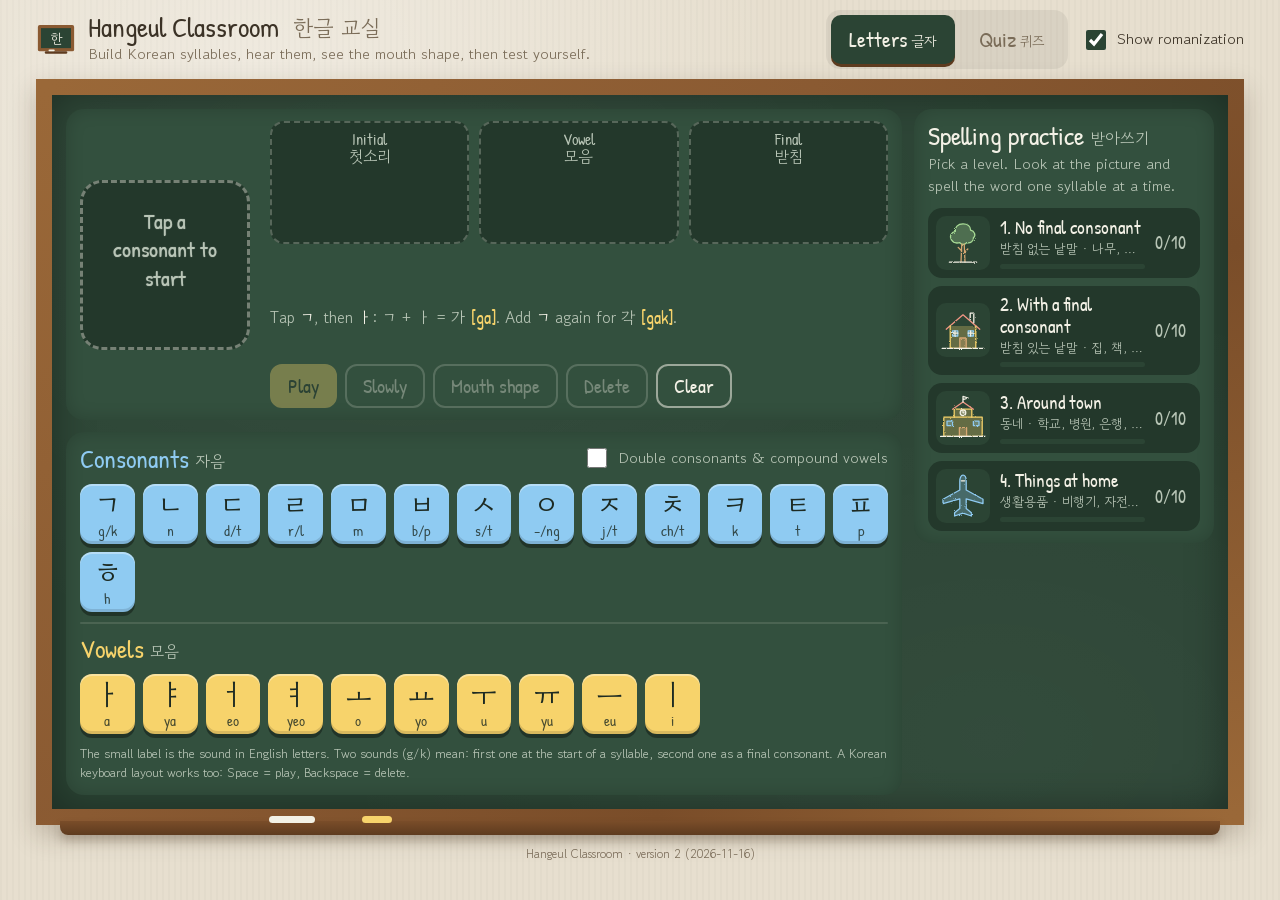
==== commit dc5a1f54: "Add an Everyday Korean quiz to Hangeul Classroom Adds 40 polite everyday phrases in five topics (gre" ====
--- a/hangul-classroom/index.html
+++ b/hangul-classroom/index.html
@@ -316,6 +316,30 @@
 .q-card .pic { width: 72px; height: 72px; }
 .q-card .ko { font-family: var(--font-ko); font-size: 22px; line-height: 1.2; }
 .q-card .en { font-size: 13px; color: var(--chalk-dim); }
+.q-intro-grid.phrases { grid-template-columns: repeat(auto-fill, minmax(230px, 1fr)); }
+.q-card.phrase { flex-direction: row; text-align: left; gap: 10px; padding: 8px 10px; align-items: center; }
+.q-card.phrase .pic { width: 64px; height: 64px; flex: none; }
+.q-card.phrase > span { display: flex; flex-direction: column; min-width: 0; }
+.q-card.phrase .ko { font-size: 19px; }
+.q-card .rm { font-family: var(--font-chalk); font-size: 15px; color: var(--c-vow); }
+.q-situation { display: flex; flex-direction: column; align-items: center; gap: 6px; }
+.q-when { margin: 0; text-align: center; font-family: var(--font-chalk); font-size: 22px; color: var(--c-vow); line-height: 1.25; }
+.q-dialog { display: flex; flex-direction: column; align-items: center; gap: 10px; }
+.q-picture.small { width: min(170px, 50%); }
+.q-line { display: flex; align-items: center; gap: 12px; background: var(--board-3); border-radius: 18px; padding: 10px 14px 10px 10px; max-width: 100%; }
+.q-line .who { width: 40px; height: 40px; border-radius: 50%; background: var(--chalk); color: var(--magnet-ink); display: grid; place-items: center; font-family: var(--font-chalk); font-size: 22px; flex: none; }
+.q-line .ko { font-family: var(--font-ko); font-size: 30px; line-height: 1.25; }
+.q-line .btn { padding: 4px 8px; }
+.q-line .btn svg { width: 26px; height: 26px; }
+.q-options.phrase .ko { font-size: 25px; text-align: center; }
+.q-opt .en { font-family: var(--font-chalk); font-size: 24px; text-align: center; line-height: 1.2; }
+.q-bigko { font-family: var(--font-ko); font-size: 96px; line-height: 1.1; }
+.q-bigko.phrase { font-size: 46px; }
+.lvl-group { font-family: var(--font-chalk); font-size: 20px; color: var(--c-vow); margin-top: 6px; }
+.lvl-group small { font-family: var(--font-ko); font-size: 14px; color: var(--chalk-dim); margin-left: 6px; }
+.lvl-group:first-child { margin-top: 0; }
+.pic text { fill: var(--chalk); stroke: none; font-family: var(--font-chalk); }
+.pic text.y { fill: var(--c-vow); } .pic text.g { fill: var(--c-green); } .pic text.r { fill: var(--c-red); }
 .q-score { text-align: center; }
 .q-score .num { font-family: var(--font-chalk); font-size: 84px; line-height: 1; color: var(--c-vow); font-variant-numeric: tabular-nums; }
 .q-score p { margin: 4px 0 0; color: var(--chalk-dim); }
@@ -510,8 +534,8 @@
         <div class="area quiz-stage" id="quizStage" aria-live="polite"></div>
         <aside class="stack">
           <div class="area">
-            <h2 class="chalk">Level<small>단계</small></h2>
-            <p class="sub">10 questions from the level you choose.</p>
+            <h2 class="chalk">Choose a quiz<small>퀴즈 고르기</small></h2>
+            <p class="sub">Everyday conversation or single words. Each round has up to 10 questions.</p>
             <div class="levels" id="quizLevels"></div>
           </div>
           <div class="area">
@@ -523,7 +547,7 @@
     </section>
   </div>
   <div class="tray" aria-hidden="true"></div>
-  <p class="version">Hangeul Classroom · version 1 (2026-11-16)</p>
+  <p class="version">Hangeul Classroom · version 2 (2026-11-16)</p>
 </div>
 
 <!-- word / spelling celebration -->
@@ -700,7 +724,124 @@
     '열쇠': '<circle class="y fy" cx="32" cy="60" r="21"/><circle cx="32" cy="60" r="8"/><path class="y" d="M53 60h58M98 60v16M86 60v11"/>',
     '칫솔': '<path class="b fb" d="M8 66h72a7 7 0 0 1 0 14H8a7 7 0 0 1 0-14z"/><path class="fw" d="M80 66h30v14H80z"/><path class="y" d="M83 66V46M89 66V44M95 66V44M101 66V44M107 66V46"/><path d="M20 73h40"/>'
   };
-  const picSvg = (ko, cls = 'pic') => `<svg class="${cls}" viewBox="0 0 120 120" filter="url(#chalky)" role="img" aria-label="${ALL_WORDS.find(w => w.ko === ko)?.en || ''}">${PIC[ko] || ''}</svg>`;
+  const picLabel = key => ALL_WORDS.find(w => w.ko === key)?.en || ALL_PHRASES.find(w => w.pic === key)?.when || '';
+  const picSvg = (key, cls = 'pic') => `<svg class="${cls}" viewBox="0 0 120 120" filter="url(#chalky)" role="img" aria-label="${picLabel(key)}">${PIC[key] || ''}</svg>`;
+
+  // ================= Everyday Korean: phrases for real situations =================
+  // q = what the other person says first (used in the "reply" questions)
+  const TOPICS = [
+    { title: 'Greetings', ko: '인사', words: [
+      { ko: '안녕하세요.', rom: 'annyeonghaseyo', en: 'Hello.', when: 'You meet someone, at any time of day.', q: '안녕하세요!', qen: 'Hello!', pic: 'hello' },
+      { ko: '감사합니다.', rom: 'gamsahamnida', en: 'Thank you.', when: 'Someone gives you a present.', q: '이거 선물이에요.', qen: 'This is a present for you.', pic: 'thanks' },
+      { ko: '죄송합니다.', rom: 'joesonghamnida', en: 'I’m sorry.', when: 'You arrive late for class.', q: '왜 늦었어요?', qen: 'Why are you late?', pic: 'sorry' },
+      { ko: '괜찮아요.', rom: 'gwaenchanayo', en: 'It’s okay. / That’s fine.', when: 'Someone apologises to you.', q: '정말 죄송해요.', qen: 'I’m really sorry.', pic: 'ok' },
+      { ko: '안녕히 가세요.', rom: 'annyeonghi gaseyo', en: 'Goodbye. (to someone who is leaving)', when: 'Your guest is leaving and you are staying.', q: '저 먼저 갈게요.', qen: 'I’ll be going now.', pic: 'byeGo' },
+      { ko: '안녕히 계세요.', rom: 'annyeonghi gyeseyo', en: 'Goodbye. (when you are the one leaving)', when: 'You leave a shop and the owner stays.', q: '감사합니다. 또 오세요!', qen: 'Thank you. Come again!', pic: 'byeStay' },
+      { ko: '만나서 반갑습니다.', rom: 'mannaseo bangapseumnida', en: 'Nice to meet you.', when: 'You meet someone for the first time.', q: '처음 뵙겠습니다.', qen: 'How do you do?', pic: 'meet' },
+      { ko: '잘 먹겠습니다.', rom: 'jal meokgetseumnida', en: 'Thank you for the meal. (before eating)', when: 'A friend buys you dinner and you are about to eat.', q: '맛있게 드세요.', qen: 'Enjoy your meal.', pic: 'meal' } ] },
+    { title: 'Introducing yourself', ko: '자기소개', words: [
+      { ko: '제 이름은 마이클이에요.', rom: 'je ireumeun maikeurieyo', en: 'My name is Michael.', when: 'Someone asks your name.', q: '이름이 뭐예요?', qen: 'What is your name?', pic: 'name' },
+      { ko: '저는 미국 사람이에요.', rom: 'jeoneun miguk saramieyo', en: 'I’m American.', when: 'Someone asks where you are from.', q: '어느 나라 사람이에요?', qen: 'Where are you from?', pic: 'country' },
+      { ko: '저는 대학생이에요.', rom: 'jeoneun daehaksaengieyo', en: 'I’m a university student.', when: 'Someone asks what you do.', q: '무슨 일을 하세요?', qen: 'What do you do?', pic: 'student' },
+      { ko: '스물다섯 살이에요.', rom: 'seumuldaseot sarieyo', en: 'I’m 25 years old.', when: 'Someone asks how old you are.', q: '몇 살이에요?', qen: 'How old are you?', pic: 'age' },
+      { ko: '한국어를 배워요.', rom: 'hangugeoreul baewoyo', en: 'I’m learning Korean.', when: 'Someone asks what you are studying these days.', q: '요즘 뭐 배워요?', qen: 'What are you learning these days?', pic: 'learn' },
+      { ko: '서울에 살아요.', rom: 'seoure sarayo', en: 'I live in Seoul.', when: 'Someone asks where you live.', q: '어디에 살아요?', qen: 'Where do you live?', pic: 'live' },
+      { ko: '제 취미는 요리예요.', rom: 'je chwimineun yoriyeyo', en: 'My hobby is cooking.', when: 'Someone asks about your hobby.', q: '취미가 뭐예요?', qen: 'What is your hobby?', pic: 'hobby' },
+      { ko: '잘 부탁드립니다.', rom: 'jal butakdeurimnida', en: 'I look forward to getting to know you.', when: 'You finish introducing yourself to a new class or team.', q: '우리 반에 온 걸 환영해요.', qen: 'Welcome to our class.', pic: 'bow' } ] },
+    { title: 'Shopping', ko: '쇼핑', words: [
+      { ko: '이거 얼마예요?', rom: 'igeo eolmayeyo', en: 'How much is this?', when: 'You want to know the price.', q: '어서 오세요. 뭐 찾으세요?', qen: 'Welcome. What are you looking for?', pic: 'price' },
+      { ko: '너무 비싸요.', rom: 'neomu bissayo', en: 'It’s too expensive.', when: 'The price is much higher than you expected.', q: '이 가방은 십만 원이에요.', qen: 'This bag is 100,000 won.', pic: 'expensive' },
+      { ko: '좀 깎아 주세요.', rom: 'jom kkakka juseyo', en: 'Could you give me a discount?', when: 'At a market, you ask the seller to lower the price.', q: '사과 한 봉지에 만 원이에요.', qen: 'It’s 10,000 won for a bag of apples.', pic: 'discount' },
+      { ko: '이걸로 주세요.', rom: 'igeollo juseyo', en: 'I’ll take this one.', when: 'You have decided which one to buy.', q: '어느 걸로 드릴까요?', qen: 'Which one would you like?', pic: 'takeThis' },
+      { ko: '카드 돼요?', rom: 'kadeu dwaeyo', en: 'Can I pay by card?', when: 'You want to pay with a credit card.', q: '모두 삼만 원입니다.', qen: 'That’s 30,000 won altogether.', pic: 'card' },
+      { ko: '봉투 주세요.', rom: 'bongtu juseyo', en: 'A bag, please.', when: 'You need a bag for your shopping.', q: '봉투 필요하세요?', qen: 'Do you need a bag?', pic: 'bag' },
+      { ko: '다른 색 있어요?', rom: 'dareun saek isseoyo', en: 'Do you have it in another colour?', when: 'You like the shirt but not its colour.', q: '이 셔츠 어떠세요?', qen: 'How about this shirt?', pic: 'color' },
+      { ko: '입어 봐도 돼요?', rom: 'ibeo bwado dwaeyo', en: 'Can I try it on?', when: 'You want to try clothes on before buying.', q: '이 바지가 요즘 인기가 많아요.', qen: 'These trousers are popular these days.', pic: 'tryOn' } ] },
+    { title: 'Asking the way', ko: '길 찾기', words: [
+      { ko: '화장실이 어디예요?', rom: 'hwajangsiri eodiyeyo', en: 'Where is the restroom?', when: 'You need to find the toilet.', q: '뭐 도와드릴까요?', qen: 'Can I help you?', pic: 'restroom' },
+      { ko: '지하철역이 어디에 있어요?', rom: 'jihacheollyeogi eodie isseoyo', en: 'Where is the subway station?', when: 'You want to take the subway but can’t find the station.', q: '길을 잃으셨어요?', qen: 'Are you lost?', pic: 'station' },
+      { ko: '쭉 가세요.', rom: 'jjuk gaseyo', en: 'Go straight ahead.', when: 'You tell someone to keep going straight.', q: '은행이 어디에 있어요?', qen: 'Where is the bank?', pic: 'straight' },
+      { ko: '오른쪽으로 가세요.', rom: 'oreunjjogeuro gaseyo', en: 'Go to the right.', when: 'You tell someone to turn right.', q: '약국이 어느 쪽이에요?', qen: 'Which way is the pharmacy?', pic: 'right' },
+      { ko: '왼쪽으로 가세요.', rom: 'oenjjogeuro gaseyo', en: 'Go to the left.', when: 'You tell someone to turn left.', q: '우체국이 어느 쪽이에요?', qen: 'Which way is the post office?', pic: 'left' },
+      { ko: '여기에서 멀어요?', rom: 'yeogieseo meoreoyo', en: 'Is it far from here?', when: 'You want to know if you can walk there.', q: '시청은 저쪽에 있어요.', qen: 'City Hall is over there.', pic: 'far' },
+      { ko: '걸어서 십 분 걸려요.', rom: 'georeoseo sip bun geollyeoyo', en: 'It’s a 10-minute walk.', when: 'Someone asks how far it is; it takes 10 minutes on foot.', q: '여기에서 멀어요?', qen: 'Is it far from here?', pic: 'walk' },
+      { ko: '이 버스 시청에 가요?', rom: 'i beoseu sicheonge gayo', en: 'Does this bus go to City Hall?', when: 'You check with the driver before getting on the bus.', q: '어서 타세요.', qen: 'Please get on.', pic: 'bus' } ] },
+    { title: 'Restaurant & café', ko: '식당·카페', words: [
+      { ko: '두 명이에요.', rom: 'du myeongieyo', en: 'There are two of us.', when: 'The staff ask how many people are in your group.', q: '몇 분이세요?', qen: 'How many people?', pic: 'two' },
+      { ko: '메뉴 좀 주세요.', rom: 'menyu jom juseyo', en: 'Could I have the menu, please?', when: 'You sit down and want to see the menu.', q: '이쪽으로 앉으세요.', qen: 'Please sit over here.', pic: 'menu' },
+      { ko: '비빔밥 하나 주세요.', rom: 'bibimbap hana juseyo', en: 'One bibimbap, please.', when: 'You order one bibimbap.', q: '주문하시겠어요?', qen: 'Are you ready to order?', pic: 'bibimbap' },
+      { ko: '안 맵게 해 주세요.', rom: 'an maepge hae juseyo', en: 'Not spicy, please.', when: 'You can’t eat spicy food.', q: '이 찌개는 좀 매워요.', qen: 'This stew is a little spicy.', pic: 'notSpicy' },
+      { ko: '물 좀 주세요.', rom: 'mul jom juseyo', en: 'Some water, please.', when: 'You are thirsty during your meal.', q: '더 필요한 거 있으세요?', qen: 'Do you need anything else?', pic: 'water' },
+      { ko: '정말 맛있어요!', rom: 'jeongmal masisseoyo', en: 'It’s really delicious!', when: 'You love the food.', q: '음식 어때요?', qen: 'How is the food?', pic: 'delicious' },
+      { ko: '계산해 주세요.', rom: 'gyesanhae juseyo', en: 'The bill, please.', when: 'You have finished and want to pay.', q: '식사 다 하셨어요?', qen: 'Have you finished your meal?', pic: 'bill' },
+      { ko: '아이스 아메리카노 한 잔 주세요.', rom: 'aiseu amerikano han jan juseyo', en: 'One iced americano, please.', when: 'You order a cold coffee at a café.', q: '뭐 드릴까요?', qen: 'What can I get you?', pic: 'iced' } ] }
+  ];
+  TOPICS.forEach((T, ti) => T.words.forEach((w, wi) => { w.topic = ti; w.id = `t${ti}:${wi}`; }));
+  const ALL_PHRASES = TOPICS.flatMap(T => T.words);
+
+  // ---- situation drawings, built from a few chalk helpers ----
+  const cl = c => c ? ` class="${c}"` : '';
+  // stick person; (x, y) is the centre of the head. The speaker is drawn in yellow.
+  function P(x, y, c = '', pose = '') {
+    const k = cl(c);
+    if (pose === 'bow') return `<circle${k} cx="${x + 9}" cy="${y + 10}" r="8"/><path${k} d="M${x + 4} ${y + 17}L${x - 2} ${y + 37}l-7 20M${x - 2} ${y + 37}l7 20M${x + 2} ${y + 22}l5 14"/>`;
+    const arms = { '': 'l-11 14m11-14l11 14', wave: 'l-11 14m11-14l12-10 1-9', give: 'l-11 14m11-14l17 3', take: 'l-17 3m17-3l11 14',
+      both: 'l-15 6m15-6l15 6', walk: 'l-10 12m10-12l10 10' }[pose];
+    const legs = pose === 'bust' ? '' : pose === 'walk' ? `M${x} ${y + 37}l-12 18M${x} ${y + 37}l8 20` : `M${x} ${y + 37}l-9 20M${x} ${y + 37}l9 20`;
+    return `<circle${k} cx="${x}" cy="${y}" r="9"/><path${k} d="M${x} ${y + 9}v28${legs}M${x} ${y + 17}${arms || 'l-11 14m11-14l11 14'}"/>`;
+  }
+  const Ps = (x, y, c, pose, s) => `<g transform="translate(${x} ${y}) scale(${s})">${P(0, 0, c, pose)}</g>`;
+  const T = (x, y, t, size = 18, c = '') => `<text${cl(c)} x="${x}" y="${y}" text-anchor="middle" font-size="${size}">${t}</text>`;
+  // speech bubble: top-left corner, width, text, tail on the left or right
+  const B = (x, y, w, t, c = 'y', tail = 'l') => `<rect${cl(c)} x="${x}" y="${y}" width="${w}" height="24" rx="7"/><path${cl(c)} d="${tail === 'l' ? `M${x + 8} ${y + 24}l-4 9 12-9` : `M${x + w - 8} ${y + 24}l4 9-12-9`}"/>${T(x + w / 2, y + 18, t, 18, c)}`;
+  const H = (x, y, c = 'p') => `<path${cl(c + ' f' + c)} d="M${x} ${y}c-3-6-12-3-8 3l8 8 8-8c4-6-5-9-8-3z"/>`;
+  const S = (x, y, c = 'y') => `<path${cl(c)} d="M${x} ${y - 7}l2 5 5 2-5 2-2 5-2-5-5-2 5-2z"/>`;
+  const shirt = (x, y, c, s = 1) => `<g transform="translate(${x} ${y}) scale(${s})"><path${cl(c + ' f' + c)} d="M-13 0l-11 8 5 9 6-4v27h26V13l6 4 5-9-11-8h-6c-1 4-4 6-7 6s-6-2-7-6z"/></g>`;
+  const tag = (t1, t2) => `<path class="y fy" d="M18 34h62l24 26-24 26H18z"/><circle cx="84" cy="60" r="4"/><path d="M88 60c10 0 14-16 22-26"/>${T(50, t2 ? 56 : 68, t1, t2 ? 15 : 24, 'y')}${t2 ? T(50, 78, t2, 15, 'g') : ''}`;
+  const ground = (y = 106) => `<path d="M4 ${y}h112"/>`;
+  const SCENES = {
+    hello: `<circle class="y fy" cx="102" cy="18" r="9"/>${P(36, 46, 'y', 'wave')}${P(84, 46, '', 'wave')}${B(8, 6, 30, '♪')}${ground()}`,
+    thanks: `${P(32, 46, 'y', 'take')}${P(88, 46, '', 'give')}<path class="p fp" d="M50 56h20v16H50z"/><path class="y" d="M60 56v16M50 62h20M60 56c-7-9-13-2 0 0 13-2 7-9 0 0"/>${H(32, 20)}${ground()}`,
+    sorry: `${P(36, 48, 'y', 'bow')}${P(88, 46)}<circle cx="60" cy="20" r="12"/><path d="M60 20v-7M60 20l6 3"/>${B(88, 4, 24, '!', '', 'l')}${ground()}`,
+    ok: `${P(32, 48, '', 'bow')}${P(84, 46, 'y', 'wave')}${B(58, 6, 34, '^^')}${ground()}`,
+    byeGo: `<path class="n fn" d="M8 106V30h32v76"/>${P(24, 52, 'y', 'wave')}${B(30, 8, 30, '♪')}${P(80, 50, '', 'walk')}<path d="M92 114h20m-6-6 6 6-6 6"/>${ground()}`,
+    byeStay: `<path class="r fr" d="M70 32l4-12h40l4 12z"/><path class="n" d="M74 32v74M114 32v74"/>${P(94, 54, '', 'wave')}${P(36, 50, 'y', 'walk')}${B(6, 8, 30, '♪', 'y', 'r')}<path d="M28 114H8m6-6-6 6 6 6"/>${ground()}`,
+    meet: `${P(40, 46, 'y', 'give')}${P(80, 46, '', 'take')}${S(52, 20)}${S(66, 12)}${S(72, 28)}${ground()}`,
+    meal: `<path class="fw" d="M22 62h76c0 22-16 34-38 34S22 84 22 62z"/><path class="fw" d="M30 62c4-14 56-14 60 0"/><path class="n" d="M80 18L60 56M90 20L66 58"/><ellipse cx="20" cy="34" rx="5" ry="9"/><path d="M22 43l8 40"/><path class="y" d="M46 42c-4-4 4-8 0-12M60 40c-4-4 4-8 0-12"/><path d="M6 100h108"/>`,
+    name: `${P(28, 46, 'y')}<path class="r" d="M31 60h8v6h-8z"/><path class="fw" d="M54 28h58v46H54z"/><path class="r fr" d="M54 28h58v13H54z"/><path d="M62 56h42M62 65h28"/>${ground()}`,
+    country: `<circle class="b fb" cx="56" cy="56" r="36"/><ellipse cx="56" cy="56" rx="15" ry="36"/><path d="M20 56h72M26 38h60M26 74h60"/><path class="g fg" d="M40 36c6-4 14 0 12 8s-10 6-14 2-2-8 2-10zM62 62c8-2 14 4 10 10s-12 2-10-10z"/><path class="r fr" d="M92 14c-6 0-10 4-10 9 0 7 10 15 10 15s10-8 10-15c0-5-4-9-10-9z"/><circle cx="92" cy="23" r="3"/><path d="M56 92v14M40 106h32"/>`,
+    student: `<path class="y fy" d="M60 30l-24 9 24 9 24-9z"/><path class="y" d="M82 40v12"/>${P(60, 52, 'y')}<path class="b fb" d="M72 64h14v20H72z"/>${ground(112)}`,
+    age: `<path class="p fp" d="M24 64h72v36H24z"/><path class="fw" d="M24 64c8 9 14-6 24 2s14-6 24 2 14-6 24-2"/><path d="M16 100h88"/><path class="b" d="M46 64V44M74 64V44"/><path class="o fo" d="M46 41c-5-5 0-11 0-11s5 6 0 11zM74 41c-5-5 0-11 0-11s5 6 0 11z"/>${T(60, 92, '25', 20)}`,
+    learn: `<path class="b fb" d="M60 32C48 24 30 22 14 26v64c16-4 34-2 46 6 12-8 30-10 46-6V26c-16-4-34-2-46 6z"/><path d="M60 32v64"/>${T(37, 66, '가나', 18, 'y')}${T(83, 66, '다라', 18, 'y')}<path class="y" d="M98 108l14-30 4 2-14 30z"/>`,
+    live: `<g transform="translate(0 34) scale(.66)">${PIC['집']}</g><path class="y" d="M94 106V46M88 106l6-34 6 34"/><path class="y fy" d="M85 38h18v9H85z"/><path class="y" d="M94 38V16"/>${ground()}`,
+    hobby: `<path class="b fb" d="M26 54h68v32c0 8-6 13-14 13H40c-8 0-14-5-14-13z"/><path d="M26 60H14M94 60h12M22 54h76"/><path class="y" d="M46 44c-4-5 4-9 0-14M60 44c-4-5 4-9 0-14M74 44c-4-5 4-9 0-14"/><path class="o fo" d="M44 116c-5-6 2-9 4-13 2 4 9 7 4 13zM60 116c-5-6 2-9 4-13 2 4 9 7 4 13zM76 116c-5-6 2-9 4-13 2 4 9 7 4 13z"/><path class="n" d="M98 50l12-34"/>`,
+    bow: `${P(36, 48, 'y', 'bow')}${P(86, 46, '', 'both')}${S(62, 22)}${S(74, 12)}${H(98, 18)}${ground()}`,
+    price: `${tag('₩ ?')}`,
+    expensive: `<g transform="translate(-10 -14) scale(.82)">${tag('₩100,000')}</g>${P(92, 58, 'y', 'both')}<path class="b fb" d="M106 34c-3 4-4 6-4 8a4 4 0 0 0 8 0c0-2-1-4-4-8z"/>${B(66, 74, 20, '!', 'y', 'r')}`,
+    discount: `${tag('<tspan text-decoration="line-through">₩20,000</tspan>', '₩15,000')}<path class="g" d="M50 92v18m-6-6 6 6 6-6"/>`,
+    takeThis: `${shirt(34, 42, 'b')}${shirt(86, 42, 'p')}<ellipse class="y" cx="86" cy="62" rx="30" ry="34"/><path class="y" d="M76 14l7 7 13-13"/>`,
+    card: `<rect class="b fb" x="12" y="34" width="82" height="52" rx="8"/><path d="M12 48h82"/><rect class="y fy" x="22" y="58" width="16" height="12" rx="2"/><path d="M52 76h32"/><path class="y" d="M100 52c4 4 4 12 0 16M107 46c7 7 7 21 0 28"/>`,
+    bag: `<path class="o fo" d="M28 44h64l6 64H22z"/><path d="M44 44c0-24 32-24 32 0"/>${H(60, 70, 'p')}`,
+    color: `${shirt(22, 46, 'b', .82)}${shirt(60, 46, 'p', .82)}${shirt(98, 46, 'g', .82)}${B(80, 4, 26, '?')}`,
+    tryOn: `<path d="M8 12h104"/><path class="r fr" d="M12 12v94c6 3 10-3 15 0s10 3 15 0V12"/><path d="M84 22a4 4 0 1 1 4 4v5L66 42h44L88 31"/>${shirt(88, 44, 'b')}`,
+    restroom: `<rect class="b fb" x="30" y="10" width="62" height="48" rx="6"/><path d="M61 16v36"/><circle cx="46" cy="22" r="4"/><path d="M42 28h8v14h-8zM43 42v8M49 42v8"/><circle cx="76" cy="22" r="4"/><path d="M76 28l-7 14h14zM73 42v8M79 42v8"/>${Ps(26, 74, 'y', '', .65)}${B(40, 62, 24, '?')}`,
+    station: `<g transform="translate(44 4) scale(.6)">${PIC['지하철']}</g>${Ps(24, 64, 'y', '', .78)}${B(4, 22, 24, '?', 'y', 'r')}`,
+    straight: `<path d="M26 114L50 18M94 114L70 18"/><path class="y" d="M60 104V30m-13 13 13-13 13 13"/>`,
+    right: `<path d="M36 114V34h80M78 114V74h38"/><path class="y" d="M57 104V54h42m-11-11 11 11-11 11"/>`,
+    left: `<path d="M84 114V34H4M42 114V74H4"/><path class="y" d="M63 104V54H21m11-11-11 11 11 11"/>`,
+    far: `<path d="M24 116L92 40M58 116L104 40"/><path class="y fy" d="M90 16h20v24H90z"/><path d="M95 22h4v4h-4zM103 22h4v4h-4z"/>${Ps(18, 64, 'y', '', .75)}${B(28, 30, 24, '?')}`,
+    walk: `${P(36, 40, 'y', 'walk')}<circle class="y fy" cx="88" cy="40" r="20"/><path d="M88 40V28M88 40l8 5"/>${T(88, 84, '10 min', 18, 'y')}<path d="M10 108h8M26 104h8"/>`,
+    bus: `<rect class="g fg" x="8" y="36" width="104" height="50" rx="8"/><path class="fw" d="M16 44h20v18H16zM42 44h20v18H42zM68 44h20v18H68z"/><path d="M96 44h9v34h-9z"/><path class="y fy" d="M14 24h44v12H14z"/><circle cx="30" cy="90" r="8"/><circle cx="90" cy="90" r="8"/>${B(70, 2, 24, '?')}${ground(100)}`,
+    two: `${P(38, 40, '', 'bust')}${P(82, 40, '', 'bust')}<path class="n fn" d="M10 74h100v8H10z"/><path class="n" d="M20 82v28M100 82v28"/>${B(48, 2, 24, '2')}`,
+    menu: `<rect class="fw" x="28" y="10" width="64" height="98" rx="4"/><path class="r fr" d="M28 10h64v22H28z"/>${T(60, 27, 'MENU', 15)}<path d="M38 46h44M38 58h30M38 70h40M38 82h26M38 94h36"/>`,
+    bibimbap: `<path class="n fn" d="M16 60h88c0 26-18 40-44 40S16 86 16 60z"/><circle class="o fo" cx="34" cy="54" r="8"/><circle class="g fg" cx="50" cy="50" r="8"/><circle class="b fb" cx="72" cy="50" r="7"/><circle class="r fr" cx="87" cy="55" r="8"/><circle class="fw" cx="60" cy="44" r="10"/><circle class="y fy" cx="60" cy="44" r="4"/><path d="M104 14L88 48"/>${T(102, 112, '×1', 16, 'y')}`,
+    notSpicy: `<path class="r fr" d="M30 42c10-4 20 0 26 10 10 18 28 34 50 38-24 10-52-2-66-22-6-8-14-16-10-26z"/><path class="g" d="M30 42c-6-4-6-12 0-18"/><path class="y" d="M22 22l76 76M98 22L22 98"/>`,
+    water: `<path class="fw" d="M36 20h48l-7 88H43z"/><path class="b fb" d="M39 50h42l-4 58H43z"/><path class="b" d="M60 62c-5 7-7 10-7 13a7 7 0 0 0 14 0c0-3-2-6-7-13z"/>`,
+    delicious: `${P(30, 44, 'y', 'wave')}<path class="fw" d="M58 80h52c0 15-11 24-26 24S58 95 58 80z"/><path class="y" d="M76 70c-3-4 3-7 0-11M90 70c-3-4 3-7 0-11"/>${H(52, 18)}${S(78, 26)}${S(100, 40)}`,
+    bill: `<path class="fw" d="M32 8h56v94l-7-6-7 6-7-6-7 6-7-6-7 6-7-6-7 6z"/><path d="M42 24h36M42 36h28M42 48h32M42 60h22"/><path class="y" d="M42 78h36"/>${T(74, 74, '₩', 15, 'y')}`,
+    iced: `<path d="M32 28h56M36 20h48l4 8H32z"/><path class="fw" d="M36 28h48l-6 82H42z"/><path class="n fn" d="M38 54h44l-4 56H42z"/><rect class="fw" x="46" y="60" width="12" height="12" rx="2"/><rect class="fw" x="62" y="70" width="12" height="12" rx="2"/><path class="p" d="M64 20L78 2"/>`
+  };
+  Object.assign(PIC, SCENES);
 
   // ================= storage (this browser only) =================
   const store = {
@@ -941,13 +1082,13 @@
     }).join('');
     $('hintBtn').disabled = hintLevel >= 2 || n >= [...w.ko].length;
   }
-  function levelButton(L, li, { on, done, total, score, onClick }) {
+  function levelButton(L, li, { on, done, total, score, onClick, sub, pic }) {
     const b = document.createElement('button');
     b.type = 'button';
     b.className = `lvl${on ? ' on' : ''}${done >= total ? ' done' : ''}`;
-    b.innerHTML = `<span class="lvl-pic">${picSvg(L.words[0].ko)}</span>
-      <span><span class="lvl-title">${li + 1}. ${L.title}</span>
-      <span class="lvl-sub">${L.ko} · ${L.words.slice(0, 4).map(w => w.ko).join(', ')}…</span>
+    b.innerHTML = `<span class="lvl-pic">${picSvg(pic || L.words[0].pic || L.words[0].ko)}</span>
+      <span><span class="lvl-title">${L.all ? '' : `${li + 1}. `}${L.title}</span>
+      <span class="lvl-sub">${sub || `${L.ko} · ${L.words.slice(0, 4).map(w => w.ko).join(', ')}…`}</span>
       <span class="lvl-bar"><i style="width:${Math.round(Math.min(done, total) / total * 100)}%"></i></span></span>
       <span class="lvl-score">${score}</span>`;
     b.addEventListener('click', onClick);
@@ -1122,30 +1263,50 @@
   function closeMouth() { mouthToken++; $('mouthBox').hidden = true; }
 
   // ================= quiz =================
-  const MODES = [
-    { id: 'pic', title: 'Picture → word', sub: 'See the picture, choose the Korean word',
-      icon: '<svg viewBox="0 0 40 40"><rect x="4" y="7" width="32" height="26" rx="3" fill="none" stroke="#f7d36b" stroke-width="2.5"/><path d="M8 29l9-10 6 7 4-4 6 7" fill="none" stroke="#f3f1e6" stroke-width="2.5" stroke-linejoin="round"/><circle cx="28" cy="14" r="3" fill="#f7d36b"/></svg>' },
-    { id: 'listen', title: 'Listen → picture', sub: 'Hear the word, choose the picture',
-      icon: '<svg viewBox="0 0 40 40"><path d="M7 15h6l8-7v24l-8-7H7z" fill="none" stroke="#f7d36b" stroke-width="2.5" stroke-linejoin="round"/><path d="M26 14c3 3 3 9 0 12M30 10c6 6 6 14 0 20" fill="none" stroke="#f3f1e6" stroke-width="2.5" stroke-linecap="round"/></svg>' },
-    { id: 'meaning', title: 'Word → meaning', sub: 'Read the Korean word, choose the English',
-      icon: '<svg viewBox="0 0 40 40"><text x="4" y="27" font-size="18" fill="#f7d36b" font-family="Gowun Dodum, sans-serif">가</text><path d="M20 20h8m-3-4 4 4-4 4" fill="none" stroke="#f3f1e6" stroke-width="2.5" stroke-linecap="round"/><text x="30" y="27" font-size="14" fill="#f3f1e6" font-family="Patrick Hand, sans-serif">A</text></svg>' }
-  ];
-  let quizLevel = store.get('quizLevel', 0);   // 0–3, or 4 = all levels
-  let quizMode = store.get('quizMode', 'pic');
-  let quiz = null;   // { items: [{ word, options }], i, answers: [bool|null], picked }
+  const SPEAKER = '<svg viewBox="0 0 40 40"><path d="M7 15h6l8-7v24l-8-7H7z" fill="none" stroke="currentColor" stroke-width="2.5" stroke-linejoin="round"/><path d="M26 14c3 3 3 9 0 12M30 10c6 6 6 14 0 20" fill="none" stroke="currentColor" stroke-width="2.5" stroke-linecap="round"/></svg>';
+  const ICON = {
+    pic: '<svg viewBox="0 0 40 40"><rect x="4" y="7" width="32" height="26" rx="3" fill="none" stroke="#f7d36b" stroke-width="2.5"/><path d="M8 29l9-10 6 7 4-4 6 7" fill="none" stroke="#f3f1e6" stroke-width="2.5" stroke-linejoin="round"/><circle cx="28" cy="14" r="3" fill="#f7d36b"/></svg>',
+    listen: `<span style="color:#f7d36b">${SPEAKER}</span>`,
+    meaning: '<svg viewBox="0 0 40 40"><text x="3" y="27" font-size="18" fill="#f7d36b" font-family="Gowun Dodum, sans-serif">가</text><path d="M20 20h8m-3-4 4 4-4 4" fill="none" stroke="#f3f1e6" stroke-width="2.5" stroke-linecap="round"/><text x="30" y="27" font-size="14" fill="#f3f1e6" font-family="Patrick Hand, sans-serif">A</text></svg>',
+    reply: '<svg viewBox="0 0 40 40"><rect x="3" y="5" width="22" height="15" rx="5" fill="none" stroke="#f3f1e6" stroke-width="2.5"/><rect x="15" y="20" width="22" height="15" rx="5" fill="none" stroke="#f7d36b" stroke-width="2.5"/></svg>'
+  };
+  // Two kinds of quiz: single words (with pictures) and everyday phrases (with situations)
+  const GROUPS = {
+    w: { label: 'Words', ko: '낱말', sets: [...LEVELS, { title: 'All word levels', ko: '전체', words: ALL_WORDS, all: true }],
+      modes: [
+        { id: 'pic', title: 'Picture → word', sub: 'See the picture, choose the Korean word' },
+        { id: 'listen', title: 'Listen → picture', sub: 'Hear the word, choose the picture' },
+        { id: 'meaning', title: 'Word → meaning', sub: 'Read the Korean word, choose the English' } ] },
+    t: { label: 'Everyday Korean', ko: '생활 회화', sets: [...TOPICS, { title: 'All topics', ko: '전체', words: ALL_PHRASES, all: true }],
+      modes: [
+        { id: 'pic', title: 'What do you say?', sub: 'Read the situation, choose the Korean phrase' },
+        { id: 'reply', title: 'Answer the question', sub: 'Someone speaks to you; choose your reply' },
+        { id: 'listen', title: 'Listen → meaning', sub: 'Hear the phrase, choose the English' },
+        { id: 'meaning', title: 'Phrase → meaning', sub: 'Read the phrase, choose the English' } ] }
+  };
+  // quiz set id: group letter + index, e.g. "w0" (word level 1) or "t2" (shopping)
+  let quizSet = store.get('quizSet', 'w0');
+  if (!/^[wt]\d$/.test(quizSet) || !GROUPS[quizSet[0]].sets[+quizSet[1]]) quizSet = 'w0';
+  const qGroup = () => GROUPS[quizSet[0]];
+  const qSet = () => qGroup().sets[+quizSet[1]];
+  const quizModes = store.get('quizModes', { w: 'pic', t: 'pic' });
+  const qMode = () => quizModes[quizSet[0]];
+  const isPhrase = w => w.topic !== undefined;
+  let quiz = null;   // { items: [{ word, options }], i, answers: [bool], picked, done, retry }
   const shuffle = a => { a = [...a]; for (let i = a.length - 1; i > 0; i--) { const j = Math.floor(Math.random() * (i + 1)); [a[i], a[j]] = [a[j], a[i]]; } return a; };
-  const quizPool = () => quizLevel === 4 ? ALL_WORDS : LEVELS[quizLevel].words;
-  const bestKey = () => `${quizLevel}:${quizMode}`;
+  const bestKey = () => `${quizSet}:${qMode()}`;
+  const groupOf = w => isPhrase(w) ? TOPICS[w.topic].words : LEVELS[w.level].words;
 
   function startQuiz(words) {
-    const pool = quizPool();
-    const list = shuffle(words || pool).slice(0, 10);
+    const list = shuffle(words || qSet().words).slice(0, 10);
+    const everything = isPhrase(list[0]) ? ALL_PHRASES : ALL_WORDS;
     quiz = {
       items: list.map(w => {
-        // distractors from the same level first, so the choices look alike
-        const same = shuffle(LEVELS[w.level].words.filter(x => x !== w));
-        const others = shuffle(ALL_WORDS.filter(x => x !== w && x.level !== w.level));
-        return { word: w, options: shuffle([w, ...[...same, ...others].slice(0, 3)]) };
+        const same = shuffle(groupOf(w).filter(x => x !== w));
+        const others = shuffle(everything.filter(x => x !== w && !groupOf(w).includes(x)));
+        // a reply must be the only sensible answer, so its wrong choices come from other topics
+        const wrong = qMode() === 'reply' ? others : [...same, ...others];
+        return { word: w, options: shuffle([w, ...wrong.slice(0, 3)]) };
       }),
       i: 0, answers: [], picked: null
     };
@@ -1153,7 +1314,9 @@
     askQuestion();
   }
   function askQuestion() {
-    if (quizMode === 'listen') setTimeout(() => say(quiz.items[quiz.i].word.ko), 300);
+    const w = quiz.items[quiz.i].word;
+    if (qMode() === 'listen') setTimeout(() => say(w.ko), 300);
+    if (qMode() === 'reply') setTimeout(() => say(w.q), 300);
   }
   function answer(k) {
     const q = quiz.items[quiz.i];
@@ -1166,42 +1329,55 @@
     renderQuiz();
   }
   function nextQuestion() {
-    if (quiz.i < quiz.items.length - 1) { quiz.i++; quiz.picked = null; renderQuiz(); askQuestion(); }
-    else {
-      const score = quiz.answers.filter(Boolean).length;
-      if (!quiz.retry && score > (best[bestKey()] ?? -1)) { best[bestKey()] = score; store.set('best', best); renderQuizSide(); }
-      quiz.done = true; renderQuiz();
-    }
+    if (quiz.i < quiz.items.length - 1) { quiz.i++; quiz.picked = null; renderQuiz(); askQuestion(); return; }
+    const score = quiz.answers.filter(Boolean).length;
+    if (!quiz.retry && score > (best[bestKey()] ?? -1)) { best[bestKey()] = score; store.set('best', best); renderQuizSide(); }
+    quiz.done = true; renderQuiz();
   }
 
   function renderQuizSide() {
-    const levelsWithAll = [...LEVELS, { title: 'All levels', ko: '전체', words: ALL_WORDS.filter((_, i) => i % 10 === 0) }];
-    $('quizLevels').replaceChildren(...levelsWithAll.map((L, li) => {
-      const b = best[`${li}:${quizMode}`];
-      return levelButton(L, li, {
-        on: quizLevel === li, done: b ?? 0, total: 10, score: b == null ? '–' : `best ${b}/10`,
-        onClick: () => { quizLevel = li; store.set('quizLevel', li); quiz = null; renderQuizSide(); renderQuiz(); }
+    const groupBlock = g => {
+      const G = GROUPS[g];
+      const head = document.createElement('div');
+      head.className = 'lvl-group';
+      head.innerHTML = `${G.label}<small>${G.ko}</small>`;
+      const btns = G.sets.map((L, li) => {
+        const b = best[`${g}${li}:${quizModes[g]}`];
+        return levelButton(L, li, {
+          on: quizSet === g + li, done: b ?? 0, total: Math.min(10, L.words.length),
+          score: b == null ? '–' : `best ${b}`,
+          sub: g === 't' ? `${L.ko} · ${L.words.slice(0, 2).map(w => w.ko).join(' ')}` : null,
+          pic: L.all ? (g === 't' ? 'meet' : '학교') : null,
+          onClick: () => { quizSet = g + li; store.set('quizSet', quizSet); quiz = null; renderQuizSide(); renderQuiz(); }
+        });
       });
-    }));
-    $('quizModes').replaceChildren(...MODES.map(m => {
+      return [head, ...btns];
+    };
+    $('quizLevels').replaceChildren(...groupBlock('t'), ...groupBlock('w'));
+    $('quizModes').replaceChildren(...qGroup().modes.map(m => {
       const b = document.createElement('button');
       b.type = 'button';
-      b.className = `mode${quizMode === m.id ? ' on' : ''}`;
-      b.innerHTML = `${m.icon}<span><b>${m.title}</b><span>${m.sub}</span></span>`;
-      b.addEventListener('click', () => { quizMode = m.id; store.set('quizMode', m.id); quiz = null; renderQuizSide(); renderQuiz(); });
+      b.className = `mode${qMode() === m.id ? ' on' : ''}`;
+      b.innerHTML = `${ICON[m.id]}<span><b>${m.title}</b><span>${m.sub}</span></span>`;
+      b.addEventListener('click', () => { quizModes[quizSet[0]] = m.id; store.set('quizModes', quizModes); quiz = null; renderQuizSide(); renderQuiz(); });
       return b;
     }));
   }
 
+  const cardHtml = w => isPhrase(w)
+    ? `<button class="q-card phrase" type="button" data-say="${w.ko}">${picSvg(w.pic)}<span><span class="ko">${w.ko}</span><span class="rm">${showRom ? w.rom : ''}</span><span class="en">${w.en}</span></span></button>`
+    : `<button class="q-card" type="button" data-say="${w.ko}">${picSvg(w.ko)}<span class="ko">${w.ko}</span><span class="en">${showRom ? w.rom + ' · ' : ''}${w.en}${w.pron ? ` · [${w.pron}]` : ''}</span></button>`;
+
   function renderQuiz() {
     const S = $('quizStage');
-    const mode = MODES.find(m => m.id === quizMode);
-    const lvlName = quizLevel === 4 ? 'All levels' : `Level ${quizLevel + 1} · ${LEVELS[quizLevel].title}`;
+    const set = qSet(), mode = qGroup().modes.find(m => m.id === qMode());
+    const setName = set.all ? set.title : quizSet[0] === 'w' ? `Level ${+quizSet[1] + 1} · ${set.title}` : `${set.title} · ${set.ko}`;
     if (!quiz) {
+      const phrase = quizSet[0] === 't';
       S.innerHTML = `<div class="q-intro">
-          <div class="q-head"><h2 class="chalk">${lvlName}</h2><span class="q-progress">${mode.title}</span></div>
-          <p class="sub" style="margin:0">Words in this quiz. Tap a card to hear it. Press <b>Start</b> when the class is ready.</p>
-          <div class="q-intro-grid">${quizPool().map(w => `<button class="q-card" type="button" data-say="${w.ko}">${picSvg(w.ko)}<span class="ko">${w.ko}</span><span class="en">${showRom ? w.rom + ' · ' : ''}${w.en}</span></button>`).join('')}</div>
+          <div class="q-head"><h2 class="chalk">${setName}</h2><span class="q-progress">${mode.title}</span></div>
+          <p class="sub" style="margin:0">${phrase ? 'Expressions in this quiz. Tap a card to hear it — good for going through them together before the quiz.' : 'Words in this quiz. Tap a card to hear it.'} Press <b>Start</b> when the class is ready.</p>
+          <div class="q-intro-grid${phrase ? ' phrases' : ''}">${set.words.map(cardHtml).join('')}</div>
           <div class="actions" style="justify-content:center"><button class="btn primary" id="qStart" type="button" style="font-size:24px;padding:10px 28px">Start quiz</button></div>
         </div>`;
       $('qStart').addEventListener('click', () => startQuiz());
@@ -1210,50 +1386,72 @@
     const total = quiz.items.length, score = quiz.answers.filter(Boolean).length;
     if (quiz.done) {
       const missed = quiz.items.filter((q, i) => !quiz.answers[i]).map(q => q.word);
-      S.innerHTML = `<div class="q-head"><h2 class="chalk">${lvlName}</h2><span class="q-progress">${mode.title}</span></div>
+      S.innerHTML = `<div class="q-head"><h2 class="chalk">${setName}</h2><span class="q-progress">${mode.title}</span></div>
         <div class="q-score"><div class="num">${score} / ${total}</div>
           <p>${score === total ? 'Perfect score. 완벽해요!' : score >= total * .7 ? 'Great work. 잘했어요!' : 'Keep practising. 다시 해 봐요!'}</p></div>
-        ${missed.length ? `<h2 class="chalk" style="font-size:22px">Review these words</h2>
-          <div class="q-intro-grid">${missed.map(w => `<button class="q-card" type="button" data-say="${w.ko}">${picSvg(w.ko)}<span class="ko">${w.ko}</span><span class="en">${w.rom} · ${w.en}${w.pron ? ` · [${w.pron}]` : ''}</span></button>`).join('')}</div>` : ''}
+        ${missed.length ? `<h2 class="chalk" style="font-size:22px">Review these</h2>
+          <div class="q-intro-grid${isPhrase(missed[0]) ? ' phrases' : ''}">${missed.map(cardHtml).join('')}</div>` : ''}
         <div class="actions" style="justify-content:center">
           ${missed.length ? `<button class="btn primary" id="qRetry" type="button">Retry the ${missed.length} missed</button>` : ''}
           <button class="btn${missed.length ? '' : ' primary'}" id="qAgain" type="button">New quiz</button>
-          <button class="btn" id="qBack" type="button">Change level</button>
+          <button class="btn" id="qBack" type="button">Back to the list</button>
         </div>`;
       $('qRetry')?.addEventListener('click', () => { startQuiz(missed); quiz.retry = true; });
       $('qAgain').addEventListener('click', () => startQuiz());
       $('qBack').addEventListener('click', () => { quiz = null; renderQuiz(); });
       return;
     }
-    const q = quiz.items[quiz.i], w = q.word, answered = quiz.picked !== null;
+
+    const q = quiz.items[quiz.i], w = q.word, answered = quiz.picked !== null, P = isPhrase(w), m = qMode();
     const dots = quiz.items.map((_, i) => `<i class="${quiz.answers[i] === true ? 'ok' : quiz.answers[i] === false ? 'bad' : ''}${i === quiz.i ? ' now' : ''}"></i>`).join('');
+    const cls = k => answered ? (q.options[k] === w ? ' right' : k === quiz.picked ? ' wrong' : '') : '';
+    const dis = answered ? 'disabled' : '';
+    const koOpts = () => `<div class="q-options${P ? ' phrase' : ''}">${q.options.map((o, k) => `<button class="q-opt${cls(k)}" type="button" data-k="${k}" ${dis}><span class="num">${k + 1}</span><span class="ko">${o.ko}</span>${showRom ? `<span class="rm">${o.rom}</span>` : ''}</button>`).join('')}</div>`;
+    const enOpts = () => `<div class="q-options">${q.options.map((o, k) => `<button class="q-opt${cls(k)}" type="button" data-k="${k}" ${dis}><span class="num">${k + 1}</span><span class="en">${o.en}</span></button>`).join('')}</div>`;
+    const listenBtn = `<button class="q-listen" id="qPlay" type="button" aria-label="Play again"><span>${SPEAKER}<br>Play again</span></button>`;
     let prompt, show, opts;
-    const cls = k => answered ? (q.options[k] === w ? ' right' : k === quiz.picked ? ' wrong' : '') : '';
-    if (quizMode === 'pic') {
+    if (m === 'pic' && P) {
+      prompt = 'What do you say?';
+      show = `<div class="q-situation"><div class="q-picture">${picSvg(w.pic)}</div><p class="q-when">${w.when}</p></div>`;
+      opts = koOpts();
+    } else if (m === 'pic') {
       prompt = 'What is this in Korean?';
       show = `<div class="q-picture">${picSvg(w.ko)}</div>`;
-      opts = `<div class="q-options">${q.options.map((o, k) => `<button class="q-opt${cls(k)}" type="button" data-k="${k}" ${answered ? 'disabled' : ''}><span class="num">${k + 1}</span><span class="ko">${o.ko}</span>${showRom ? `<span class="rm">${o.rom}</span>` : ''}</button>`).join('')}</div>`;
-    } else if (quizMode === 'listen') {
+      opts = koOpts();
+    } else if (m === 'reply') {
+      prompt = 'Someone says this to you. How do you answer?';
+      show = `<div class="q-dialog"><div class="q-picture small">${picSvg(w.pic)}</div>
+        <div class="q-line"><span class="who">A</span><span class="ko">${w.q}</span><button class="btn" id="qPlayQ" type="button">${SPEAKER}</button></div>
+        ${answered || showRom ? `<p class="q-when">“${w.qen}”</p>` : ''}</div>`;
+      opts = koOpts();
+    } else if (m === 'listen' && P) {
+      prompt = 'Listen. What does it mean?';
+      show = listenBtn;
+      opts = enOpts();
+    } else if (m === 'listen') {
       prompt = 'Listen. Which picture is it?';
-      show = `<button class="q-listen" id="qPlay" type="button" aria-label="Play the word again"><span><svg viewBox="0 0 40 40"><path d="M7 15h6l8-7v24l-8-7H7z" fill="none" stroke="currentColor" stroke-width="2.5" stroke-linejoin="round"/><path d="M26 14c3 3 3 9 0 12M30 10c6 6 6 14 0 20" fill="none" stroke="currentColor" stroke-width="2.5" stroke-linecap="round"/></svg><br>Play again</span></button>`;
-      opts = `<div class="q-options q-picopts">${q.options.map((o, k) => `<button class="q-opt picopt${cls(k)}" type="button" data-k="${k}" aria-label="${o.en}" ${answered ? 'disabled' : ''}><span class="num">${k + 1}</span>${picSvg(o.ko)}</button>`).join('')}</div>`;
+      show = listenBtn;
+      opts = `<div class="q-options q-picopts">${q.options.map((o, k) => `<button class="q-opt picopt${cls(k)}" type="button" data-k="${k}" aria-label="${o.en}" ${dis}><span class="num">${k + 1}</span>${picSvg(o.ko)}</button>`).join('')}</div>`;
     } else {
-      prompt = 'What does this word mean?';
-      show = `<div style="text-align:center"><div style="font-family:var(--font-ko);font-size:96px;line-height:1.1">${w.ko}</div>${showRom ? `<div class="big-rom">${w.rom}</div>` : ''}</div>`;
-      opts = `<div class="q-options">${q.options.map((o, k) => `<button class="q-opt${cls(k)}" type="button" data-k="${k}" ${answered ? 'disabled' : ''}><span class="num">${k + 1}</span><span class="chalk" style="font-size:28px">${o.en}</span></button>`).join('')}</div>`;
+      prompt = P ? 'What does this phrase mean?' : 'What does this word mean?';
+      show = `<div style="text-align:center"><div class="q-bigko${P ? ' phrase' : ''}">${w.ko}</div>${showRom ? `<div class="big-rom">${w.rom}</div>` : ''}</div>`;
+      opts = enOpts();
     }
     const ok = quiz.answers[quiz.i];
     const fb = answered ? `<div class="q-feedback ${ok ? 'ok' : 'bad'}">
-        <div style="width:72px;height:72px">${picSvg(w.ko)}</div>
-        <div><div class="verdict">${ok ? 'Correct! 맞아요!' : 'Not quite. 정답은:'}</div>
-          <div class="word">${w.ko} <span class="meta"><b>${w.rom}</b> · ${w.en}${w.pron ? ` · said [${w.pron}]` : ''}</span></div></div>
+        <div style="width:72px;height:72px">${picSvg(P ? w.pic : w.ko)}</div>
+        <div><div class="verdict">${ok ? 'Correct! 맞아요!' : 'Not quite. The answer is:'}</div>
+          ${m === 'reply' ? `<div class="meta">A: ${w.q} (${w.qen})</div>` : ''}
+          <div class="word">${m === 'reply' ? '<span class="meta">B: </span>' : ''}${w.ko} <span class="meta"><b>${w.rom}</b> · ${w.en}${w.pron ? ` · said [${w.pron}]` : ''}</span></div>
+          ${P ? `<div class="meta">Use it when: ${w.when}</div>` : ''}</div>
         <div class="actions"><button class="btn" id="qHear" type="button">Listen</button><button class="btn primary" id="qNext" type="button">${quiz.i < total - 1 ? 'Next' : 'See results'}</button></div>
       </div>` : '';
     S.innerHTML = `<div class="q-head"><span class="q-progress">Question <b>${quiz.i + 1}</b> of ${total} · score <b>${score}</b></span><div class="q-dots">${dots}</div></div>
       <p class="q-prompt">${prompt}</p>${show}${opts}${fb}`;
     S.querySelectorAll('.q-opt').forEach(b => b.addEventListener('click', () => answer(+b.dataset.k)));
     $('qPlay')?.addEventListener('click', () => say(w.ko));
-    $('qHear')?.addEventListener('click', () => say(w.ko));
+    $('qPlayQ')?.addEventListener('click', () => say(w.q));
+    $('qHear')?.addEventListener('click', () => say(m === 'reply' ? [w.q, w.ko] : w.ko));
     $('qNext')?.addEventListener('click', nextQuestion);
     if (answered) $('qNext').focus();
   }
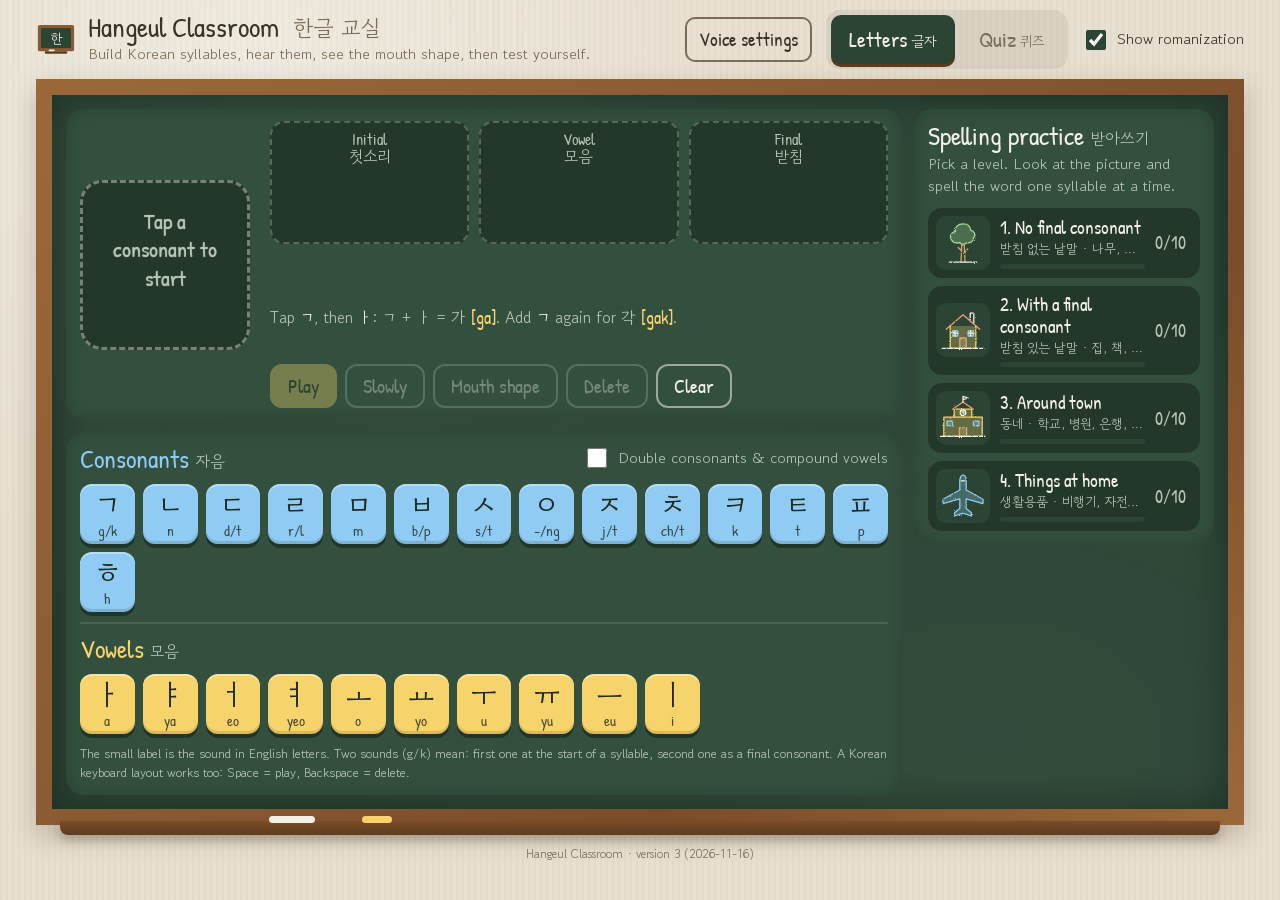
==== commit 6acb0561: "Use the most natural Korean voice and add voice settings Both apps preferred the device's offline vo" ====
--- a/hangul-classroom/index.html
+++ b/hangul-classroom/index.html
@@ -420,6 +420,29 @@
   .q-opt .ko { font-size: 30px; }
 }
 @media (hover: none) { .kbd-only { display: none; } }
+
+/* voice settings */
+.voice-card { max-width: 520px; text-align: left; align-items: stretch; }
+.voice-intro { margin: 0; font-size: 15px; opacity: .85; }
+.voice-list { display: flex; flex-direction: column; gap: 6px; max-height: 42vh; overflow-y: auto; }
+.voice-row { display: flex; align-items: center; justify-content: space-between; gap: 10px; padding: 8px 10px; border-radius: 12px; border: 2px solid transparent; background: rgba(0,0,0,.18); }
+.voice-row.on { border-color: currentColor; }
+.voice-row label { display: flex; align-items: center; gap: 8px; flex-wrap: wrap; cursor: pointer; min-width: 0; }
+.voice-row input { width: 20px; height: 20px; flex: none; }
+.vname { font-size: 16px; overflow-wrap: anywhere; }
+.vtag { font-size: 12px; padding: 1px 8px; border-radius: 999px; background: rgba(255,255,255,.12); white-space: nowrap; }
+.vtag.best { background: #f7d36b; color: #1d2a22; }
+.vtest { flex: none; border: 2px solid rgba(255,255,255,.4); background: transparent; border-radius: 10px; padding: 4px 10px; font-size: 15px; }
+.voice-none { margin: 0; }
+.voice-speed { display: flex; align-items: center; gap: 10px; font-size: 16px; }
+.voice-speed input { flex: 1; }
+.voice-tips { font-size: 14px; opacity: .9; }
+.voice-tips summary { cursor: pointer; font-size: 15px; }
+.voice-tips ul { margin: 6px 0 0; padding-left: 18px; display: grid; gap: 4px; }
+.wall-btn { border: 2px solid var(--wall-dim); background: transparent; border-radius: 10px; padding: 6px 12px; font-family: var(--font-chalk); font-size: 19px; color: var(--wall-ink); }
+.voice-card .vtest { color: var(--chalk); }
+.voice-row.on { color: var(--c-vow); }
+.voice-row .vname { color: var(--chalk); }
 @media (prefers-reduced-motion: reduce) {
   *, *::before, *::after { animation: none !important; transition: none !important; }
 }
@@ -453,6 +476,7 @@
       </div>
     </div>
     <div class="tools">
+      <button class="wall-btn" id="voiceBtn" type="button">Voice settings</button>
       <div class="tabs" role="tablist" aria-label="Sections">
         <button class="tab" id="tabLetters" role="tab" aria-selected="true" aria-controls="panelLetters" type="button">Letters<small>글자</small></button>
         <button class="tab" id="tabQuiz" role="tab" aria-selected="false" aria-controls="panelQuiz" type="button">Quiz<small>퀴즈</small></button>
@@ -547,7 +571,7 @@
     </section>
   </div>
   <div class="tray" aria-hidden="true"></div>
-  <p class="version">Hangeul Classroom · version 2 (2026-11-16)</p>
+  <p class="version">Hangeul Classroom · version 3 (2026-11-16)</p>
 </div>
 
 <!-- word / spelling celebration -->
@@ -562,6 +586,23 @@
 </div>
 
 <!-- mouth viewer -->
+<div class="overlay" id="voiceBox" hidden>
+  <div class="card voice-card" role="dialog" aria-modal="true" aria-labelledby="voiceHead">
+    <div class="tag" id="voiceHead" style="color:var(--c-vow)">Voice settings · 목소리</div>
+    <p class="voice-intro">These are the Korean voices on this device. Test them and pick the most natural one; the top one usually sounds best.</p>
+    <div class="voice-list" id="voiceList"></div>
+    <label class="voice-speed">Speed <input type="range" id="voiceRate" min="0.6" max="1.1" step="0.05"> <output id="voiceRateOut"></output></label>
+    <details class="voice-tips"><summary>How to get a more natural voice</summary>
+      <ul>
+        <li><b>iPhone / iPad</b>: Settings → Accessibility → Spoken Content → Voices → Korean → download <b>Yuna (Enhanced or Premium)</b>.</li>
+        <li><b>Windows</b>: open the page in <b>Microsoft Edge</b> for very natural voices such as “SunHi Online (Natural)” (needs internet).</li>
+        <li><b>Android / Chrome</b>: the “Google 한국의” voice sounds natural (needs internet).</li>
+      </ul>
+    </details>
+    <button class="btn primary" id="voiceClose" type="button">Done</button>
+  </div>
+</div>
+
 <div class="overlay" id="mouthBox" hidden>
   <div class="card" role="dialog" aria-modal="true" aria-labelledby="mouthHead">
     <div class="mouth-head" id="mouthHead"><b id="mouthSyl"></b> mouth shape</div>
@@ -853,30 +894,85 @@
   const spelled = new Set(store.get('spelled', []));
   const best = store.get('best', {});   // quiz best score per "level:mode"
 
-  // ================= voice =================
+  const VT = { best: 'Recommended', offline: 'works offline', online: 'needs internet', test: 'Test',
+    sample: '안녕하세요. 가, 나, 다, 아, 어, 오.', none: 'This device has no Korean voice. See below for how to add one.' };
+  // ---------- voice ----------
+  // Speech comes from the device's own Korean voices. They differ a lot in quality, so the most
+  // natural one is chosen first (neural/online voices), with an offline voice as the fallback.
   const synth = window.speechSynthesis;
-  let koVoice = null;
+  let koVoices = [], koVoice = null;
+  let voicePref = store.get('voice', null);   // voiceURI picked in the voice settings
+  let voiceRate = store.get('rate', 0.85);
+  function voiceScore(v) {
+    const n = v.name;
+    if (/natural|neural/i.test(n)) return 100;              // Microsoft Edge: SunHi / InJoon Online (Natural)
+    if (/google/i.test(n)) return 90;                        // Chrome and Android: Google 한국의
+    if (/premium|프리미엄/i.test(n)) return 85;              // Apple downloadable voices
+    if (/enhanced|향상/i.test(n)) return 80;
+    if (/online/i.test(n)) return 70;
+    if (/yuna|유나|sora|minsu|jian|suhyun|heami/i.test(n)) return 50;
+    return v.localService ? 30 : 40;
+  }
+  const usable = v => v.localService || navigator.onLine !== false;   // online voices need the internet
   function pickVoice() {
     if (!synth) return;
-    // built-in voices work offline; online ones (e.g. Chrome's Google voice) need the internet
-    const ko = synth.getVoices().filter(v => /^ko/i.test(v.lang));
-    koVoice = ko.find(v => v.localService) || ko[0] || null;
+    koVoices = synth.getVoices().filter(v => /^ko/i.test(v.lang)).sort((a, b) => voiceScore(b) - voiceScore(a));
+    koVoice = koVoices.find(v => v.voiceURI === voicePref && usable(v)) || koVoices.find(usable) || null;
+    if (!$('voiceBox').hidden) renderVoices();
   }
   if (synth) {
     pickVoice();
     synth.addEventListener?.('voiceschanged', pickVoice);
     setTimeout(() => { pickVoice(); if (!koVoice) $('voiceNotice').hidden = false; }, 1800);
   }
-  function say(texts, { rate = 0.85 } = {}) {
+  function speakOne(t, rate, voice, retry) {
+    // a lone syllable ends with a full stop so the voice says it with a natural falling tone
+    const u = new SpeechSynthesisUtterance(/^[가-힣]$/.test(t) ? t + '.' : t);
+    u.lang = 'ko-KR'; u.rate = rate;
+    if (voice) u.voice = voice;
+    // an online voice can fail when the connection drops: say it again with an offline voice
+    u.onerror = e => {
+      if (retry || !voice || voice.localService || /interrupted|canceled/.test(e.error)) return;
+      const local = koVoices.find(v => v.localService);
+      if (local) speakOne(t, rate, local, true);
+    };
+    synth.speak(u);
+  }
+  function say(texts, { slow = false, voice } = {}) {
     if (!synth) { $('voiceNotice').hidden = false; return; }
     if (synth.speaking || synth.pending) synth.cancel();   // iOS drops an utterance spoken right after an idle cancel()
-    [].concat(texts).forEach(t => {
-      const u = new SpeechSynthesisUtterance(t);
-      u.lang = 'ko-KR'; u.rate = rate;
-      if (koVoice) u.voice = koVoice;
-      synth.speak(u);
-    });
-  }
+    if (!voice) pickVoice();
+    const rate = slow ? Math.max(0.5, voiceRate * 0.8) : voiceRate;
+    [].concat(texts).forEach(t => speakOne(t, rate, voice || koVoice));
+  }
+
+  function renderVoices() {
+    const list = $('voiceList');
+    if (!koVoices.length) { list.innerHTML = `<p class="voice-none">${VT.none}</p>`; return; }
+    list.replaceChildren(...koVoices.map((v, i) => {
+      const row = document.createElement('div');
+      row.className = 'voice-row' + (v === koVoice ? ' on' : '');
+      const tags = [i === 0 ? VT.best : '', v.localService ? VT.offline : VT.online].filter(Boolean)
+        .map((t, k) => `<span class="vtag${k === 0 && i === 0 ? ' best' : ''}">${t}</span>`).join('');
+      row.innerHTML = `<label><input type="radio" name="voicePick" ${v === koVoice ? 'checked' : ''}><span class="vname">${v.name}</span>${tags}</label>
+        <button class="vtest" type="button">${VT.test}</button>`;
+      row.querySelector('input').addEventListener('change', () => { voicePref = v.voiceURI; store.set('voice', voicePref); pickVoice(); renderVoices(); say(VT.sample); });
+      row.querySelector('.vtest').addEventListener('click', () => say(VT.sample, { voice: v }));
+      return row;
+    }));
+  }
+  function openVoices() {
+    pickVoice();
+    $('voiceRate').value = voiceRate;
+    $('voiceRateOut').textContent = voiceRate.toFixed(2);
+    renderVoices();
+    $('voiceBox').hidden = false;
+  }
+  $('voiceBtn').addEventListener('click', openVoices);
+  $('voiceClose').addEventListener('click', () => { $('voiceBox').hidden = true; });
+  $('voiceBox').addEventListener('click', e => { if (e.target.id === 'voiceBox') $('voiceBox').hidden = true; });
+  $('voiceRate').addEventListener('input', e => { voiceRate = +e.target.value; $('voiceRateOut').textContent = voiceRate.toFixed(2); store.set('rate', voiceRate); });
+  $('voiceRate').addEventListener('change', () => say(VT.sample));
 
   // soft classroom sounds
   let actx = null;
@@ -1241,7 +1337,7 @@
     if (token !== mouthToken || fast) return;
     // finish by saying the whole syllable while the mouth runs through it quickly
     $('mouthTip').innerHTML = `Now all together: <b>${lastSyllable || st.cho}</b>${showRom && lastSyllable ? ` [${romNow()}]` : ''}`;
-    say(lastSyllable || NAME_KO[st.cho], { rate: .7 });
+    say(lastSyllable || NAME_KO[st.cho], { slow: true });
     await playMouth(true);
   }
   function openMouth() {
@@ -1480,6 +1576,7 @@
   document.addEventListener('click', e => { const k = e.target.closest('.key'); if (k) onKey(k.dataset.ch); });
   document.addEventListener('keydown', e => {
     if (e.metaKey || e.ctrlKey || e.altKey) return;
+    if (!$('voiceBox').hidden) { if (e.key === 'Escape') $('voiceBox').hidden = true; return; }
     if (!$('mouthBox').hidden) { if (e.key === 'Escape') closeMouth(); return; }
     if (!$('cele').hidden) { if (e.key === 'Escape' || e.key === 'Enter') { e.preventDefault(); closeCele(); } return; }
     if (tab === 'quiz') {
@@ -1503,7 +1600,7 @@
     if (!lastSyllable) return;
     // each part on its own, then the whole syllable
     const parts = [st.cho === 'ㅇ' ? null : NAME_KO[st.cho], compose('ㅇ', st.jung), st.jong && NAME_KO[st.jong]].filter(Boolean);
-    say([...parts, lastSyllable], { rate: 0.7 });
+    say([...parts, lastSyllable], { slow: true });
   });
   $('backBtn').addEventListener('click', () => { flushPending(); backspace(); });
   $('resetBtn').addEventListener('click', () => { if (mission) { mission.locked = []; hintLevel = 0; renderTrack(); } reset(); });
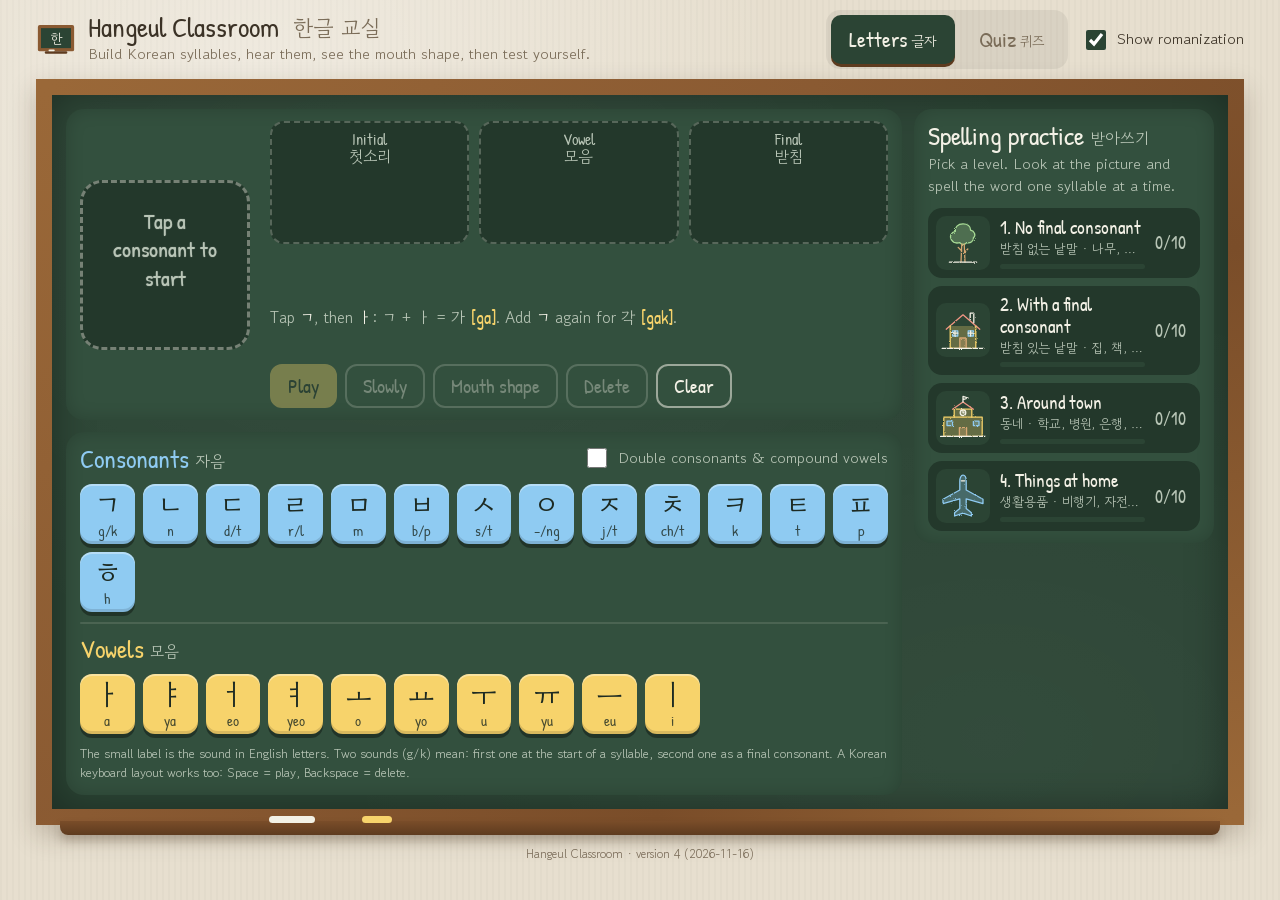
==== commit bd01aecf: "Remove the voice settings dialog The apps keep choosing the most natural Korean voice on their own, " ====
--- a/hangul-classroom/index.html
+++ b/hangul-classroom/index.html
@@ -420,29 +420,6 @@
   .q-opt .ko { font-size: 30px; }
 }
 @media (hover: none) { .kbd-only { display: none; } }
-
-/* voice settings */
-.voice-card { max-width: 520px; text-align: left; align-items: stretch; }
-.voice-intro { margin: 0; font-size: 15px; opacity: .85; }
-.voice-list { display: flex; flex-direction: column; gap: 6px; max-height: 42vh; overflow-y: auto; }
-.voice-row { display: flex; align-items: center; justify-content: space-between; gap: 10px; padding: 8px 10px; border-radius: 12px; border: 2px solid transparent; background: rgba(0,0,0,.18); }
-.voice-row.on { border-color: currentColor; }
-.voice-row label { display: flex; align-items: center; gap: 8px; flex-wrap: wrap; cursor: pointer; min-width: 0; }
-.voice-row input { width: 20px; height: 20px; flex: none; }
-.vname { font-size: 16px; overflow-wrap: anywhere; }
-.vtag { font-size: 12px; padding: 1px 8px; border-radius: 999px; background: rgba(255,255,255,.12); white-space: nowrap; }
-.vtag.best { background: #f7d36b; color: #1d2a22; }
-.vtest { flex: none; border: 2px solid rgba(255,255,255,.4); background: transparent; border-radius: 10px; padding: 4px 10px; font-size: 15px; }
-.voice-none { margin: 0; }
-.voice-speed { display: flex; align-items: center; gap: 10px; font-size: 16px; }
-.voice-speed input { flex: 1; }
-.voice-tips { font-size: 14px; opacity: .9; }
-.voice-tips summary { cursor: pointer; font-size: 15px; }
-.voice-tips ul { margin: 6px 0 0; padding-left: 18px; display: grid; gap: 4px; }
-.wall-btn { border: 2px solid var(--wall-dim); background: transparent; border-radius: 10px; padding: 6px 12px; font-family: var(--font-chalk); font-size: 19px; color: var(--wall-ink); }
-.voice-card .vtest { color: var(--chalk); }
-.voice-row.on { color: var(--c-vow); }
-.voice-row .vname { color: var(--chalk); }
 @media (prefers-reduced-motion: reduce) {
   *, *::before, *::after { animation: none !important; transition: none !important; }
 }
@@ -476,7 +453,6 @@
       </div>
     </div>
     <div class="tools">
-      <button class="wall-btn" id="voiceBtn" type="button">Voice settings</button>
       <div class="tabs" role="tablist" aria-label="Sections">
         <button class="tab" id="tabLetters" role="tab" aria-selected="true" aria-controls="panelLetters" type="button">Letters<small>글자</small></button>
         <button class="tab" id="tabQuiz" role="tab" aria-selected="false" aria-controls="panelQuiz" type="button">Quiz<small>퀴즈</small></button>
@@ -571,7 +547,7 @@
     </section>
   </div>
   <div class="tray" aria-hidden="true"></div>
-  <p class="version">Hangeul Classroom · version 3 (2026-11-16)</p>
+  <p class="version">Hangeul Classroom · version 4 (2026-11-16)</p>
 </div>
 
 <!-- word / spelling celebration -->
@@ -586,23 +562,6 @@
 </div>
 
 <!-- mouth viewer -->
-<div class="overlay" id="voiceBox" hidden>
-  <div class="card voice-card" role="dialog" aria-modal="true" aria-labelledby="voiceHead">
-    <div class="tag" id="voiceHead" style="color:var(--c-vow)">Voice settings · 목소리</div>
-    <p class="voice-intro">These are the Korean voices on this device. Test them and pick the most natural one; the top one usually sounds best.</p>
-    <div class="voice-list" id="voiceList"></div>
-    <label class="voice-speed">Speed <input type="range" id="voiceRate" min="0.6" max="1.1" step="0.05"> <output id="voiceRateOut"></output></label>
-    <details class="voice-tips"><summary>How to get a more natural voice</summary>
-      <ul>
-        <li><b>iPhone / iPad</b>: Settings → Accessibility → Spoken Content → Voices → Korean → download <b>Yuna (Enhanced or Premium)</b>.</li>
-        <li><b>Windows</b>: open the page in <b>Microsoft Edge</b> for very natural voices such as “SunHi Online (Natural)” (needs internet).</li>
-        <li><b>Android / Chrome</b>: the “Google 한국의” voice sounds natural (needs internet).</li>
-      </ul>
-    </details>
-    <button class="btn primary" id="voiceClose" type="button">Done</button>
-  </div>
-</div>
-
 <div class="overlay" id="mouthBox" hidden>
   <div class="card" role="dialog" aria-modal="true" aria-labelledby="mouthHead">
     <div class="mouth-head" id="mouthHead"><b id="mouthSyl"></b> mouth shape</div>
@@ -894,15 +853,12 @@
   const spelled = new Set(store.get('spelled', []));
   const best = store.get('best', {});   // quiz best score per "level:mode"
 
-  const VT = { best: 'Recommended', offline: 'works offline', online: 'needs internet', test: 'Test',
-    sample: '안녕하세요. 가, 나, 다, 아, 어, 오.', none: 'This device has no Korean voice. See below for how to add one.' };
   // ---------- voice ----------
   // Speech comes from the device's own Korean voices. They differ a lot in quality, so the most
   // natural one is chosen first (neural/online voices), with an offline voice as the fallback.
   const synth = window.speechSynthesis;
   let koVoices = [], koVoice = null;
-  let voicePref = store.get('voice', null);   // voiceURI picked in the voice settings
-  let voiceRate = store.get('rate', 0.85);
+  const voiceRate = 0.85;
   function voiceScore(v) {
     const n = v.name;
     if (/natural|neural/i.test(n)) return 100;              // Microsoft Edge: SunHi / InJoon Online (Natural)
@@ -917,8 +873,7 @@
   function pickVoice() {
     if (!synth) return;
     koVoices = synth.getVoices().filter(v => /^ko/i.test(v.lang)).sort((a, b) => voiceScore(b) - voiceScore(a));
-    koVoice = koVoices.find(v => v.voiceURI === voicePref && usable(v)) || koVoices.find(usable) || null;
-    if (!$('voiceBox').hidden) renderVoices();
+    koVoice = koVoices.find(usable) || null;
   }
   if (synth) {
     pickVoice();
@@ -938,41 +893,13 @@
     };
     synth.speak(u);
   }
-  function say(texts, { slow = false, voice } = {}) {
+  function say(texts, { slow = false } = {}) {
     if (!synth) { $('voiceNotice').hidden = false; return; }
     if (synth.speaking || synth.pending) synth.cancel();   // iOS drops an utterance spoken right after an idle cancel()
-    if (!voice) pickVoice();
+    pickVoice();
     const rate = slow ? Math.max(0.5, voiceRate * 0.8) : voiceRate;
-    [].concat(texts).forEach(t => speakOne(t, rate, voice || koVoice));
-  }
-
-  function renderVoices() {
-    const list = $('voiceList');
-    if (!koVoices.length) { list.innerHTML = `<p class="voice-none">${VT.none}</p>`; return; }
-    list.replaceChildren(...koVoices.map((v, i) => {
-      const row = document.createElement('div');
-      row.className = 'voice-row' + (v === koVoice ? ' on' : '');
-      const tags = [i === 0 ? VT.best : '', v.localService ? VT.offline : VT.online].filter(Boolean)
-        .map((t, k) => `<span class="vtag${k === 0 && i === 0 ? ' best' : ''}">${t}</span>`).join('');
-      row.innerHTML = `<label><input type="radio" name="voicePick" ${v === koVoice ? 'checked' : ''}><span class="vname">${v.name}</span>${tags}</label>
-        <button class="vtest" type="button">${VT.test}</button>`;
-      row.querySelector('input').addEventListener('change', () => { voicePref = v.voiceURI; store.set('voice', voicePref); pickVoice(); renderVoices(); say(VT.sample); });
-      row.querySelector('.vtest').addEventListener('click', () => say(VT.sample, { voice: v }));
-      return row;
-    }));
-  }
-  function openVoices() {
-    pickVoice();
-    $('voiceRate').value = voiceRate;
-    $('voiceRateOut').textContent = voiceRate.toFixed(2);
-    renderVoices();
-    $('voiceBox').hidden = false;
-  }
-  $('voiceBtn').addEventListener('click', openVoices);
-  $('voiceClose').addEventListener('click', () => { $('voiceBox').hidden = true; });
-  $('voiceBox').addEventListener('click', e => { if (e.target.id === 'voiceBox') $('voiceBox').hidden = true; });
-  $('voiceRate').addEventListener('input', e => { voiceRate = +e.target.value; $('voiceRateOut').textContent = voiceRate.toFixed(2); store.set('rate', voiceRate); });
-  $('voiceRate').addEventListener('change', () => say(VT.sample));
+    [].concat(texts).forEach(t => speakOne(t, rate, koVoice));
+  }
 
   // soft classroom sounds
   let actx = null;
@@ -1576,7 +1503,6 @@
   document.addEventListener('click', e => { const k = e.target.closest('.key'); if (k) onKey(k.dataset.ch); });
   document.addEventListener('keydown', e => {
     if (e.metaKey || e.ctrlKey || e.altKey) return;
-    if (!$('voiceBox').hidden) { if (e.key === 'Escape') $('voiceBox').hidden = true; return; }
     if (!$('mouthBox').hidden) { if (e.key === 'Escape') closeMouth(); return; }
     if (!$('cele').hidden) { if (e.key === 'Escape' || e.key === 'Enter') { e.preventDefault(); closeCele(); } return; }
     if (tab === 'quiz') {
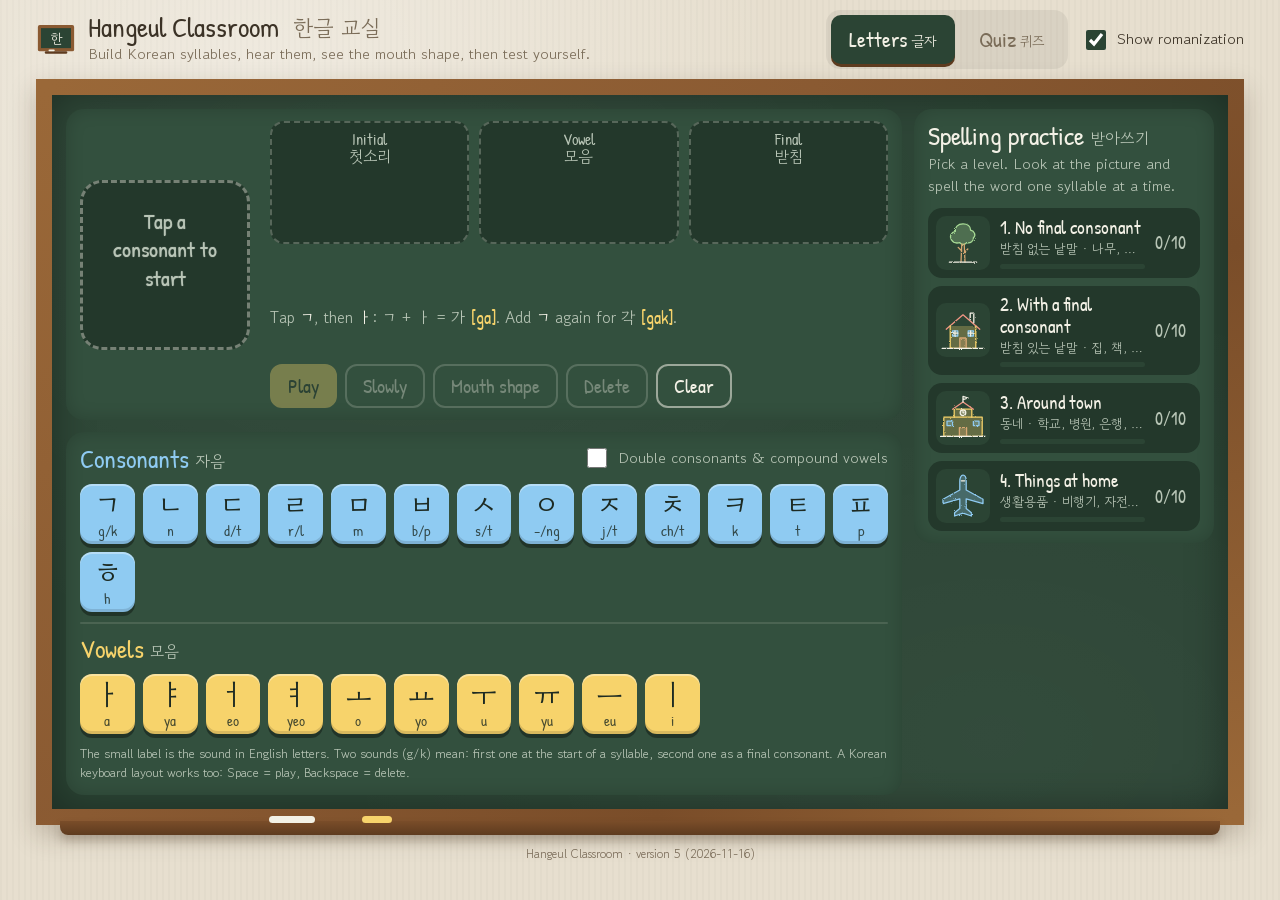
==== commit 3293b2e1: "Add natural Korean recordings (part 1) Adds hangul-audio/ with recordings made offline by the open-s" ====
--- a/hangul-classroom/index.html
+++ b/hangul-classroom/index.html
@@ -547,7 +547,7 @@
     </section>
   </div>
   <div class="tray" aria-hidden="true"></div>
-  <p class="version">Hangeul Classroom · version 4 (2026-11-16)</p>
+  <p class="version">Hangeul Classroom · version 5 (2026-11-16)</p>
 </div>
 
 <!-- word / spelling celebration -->
@@ -878,28 +878,100 @@
   if (synth) {
     pickVoice();
     synth.addEventListener?.('voiceschanged', pickVoice);
-    setTimeout(() => { pickVoice(); if (!koVoice) $('voiceNotice').hidden = false; }, 1800);
-  }
-  function speakOne(t, rate, voice, retry) {
+  }
+  function speakOne(t, rate, voice, retry, done = () => {}) {
     // a lone syllable ends with a full stop so the voice says it with a natural falling tone
     const u = new SpeechSynthesisUtterance(/^[가-힣]$/.test(t) ? t + '.' : t);
     u.lang = 'ko-KR'; u.rate = rate;
     if (voice) u.voice = voice;
     // an online voice can fail when the connection drops: say it again with an offline voice
+    u.onend = done;
     u.onerror = e => {
-      if (retry || !voice || voice.localService || /interrupted|canceled/.test(e.error)) return;
       const local = koVoices.find(v => v.localService);
-      if (local) speakOne(t, rate, local, true);
+      if (retry || !voice || voice.localService || !local || /interrupted|canceled/.test(e.error)) return done();
+      speakOne(t, rate, local, true, done);
     };
     synth.speak(u);
   }
+  function sayDevice(t, slow) {
+    return new Promise(res => {
+      if (!synth) { $('voiceNotice').hidden = false; return res(); }
+      pickVoice();
+      if (!koVoice) $('voiceNotice').hidden = false;
+      speakOne(t, slow ? Math.max(0.5, voiceRate * 0.8) : voiceRate, koVoice, false, res);
+      setTimeout(res, 6000);   // never wait forever on a voice that stays silent
+    });
+  }
+
+  // ---------- recorded voice ----------
+  // Letter names, syllables, words and phrases are pre-made recordings (Supertonic 3 neural voice,
+  // checked with speech recognition), so every device sounds the same and works offline.
+  // They come in packs: "lex" (names, words, phrases) and one pack per initial consonant.
+  // Anything without a recording falls back to the device's own Korean voice.
+  const AUDIO_BASE = '../hangul-audio/';
+  const embeddedEl = document.getElementById('audioPacks');
+  const embeddedPacks = embeddedEl ? JSON.parse(embeddedEl.textContent) : null;
+  const packs = {}, packLoads = {};
+  // a final consonant is only ever pronounced as one of seven sounds, so one recording covers them
+  const FIN_REP = { 'ㄲ': 'ㄱ', 'ㅋ': 'ㄱ', 'ㅅ': 'ㄷ', 'ㅆ': 'ㄷ', 'ㅈ': 'ㄷ', 'ㅊ': 'ㄷ', 'ㅌ': 'ㄷ', 'ㅎ': 'ㄷ', 'ㅍ': 'ㅂ' };
+  function clipRef(t) {
+    if (!/^[가-힣]$/.test(t)) return ['lex', t];
+    const d = decompose(t);
+    let jong = d.jong;
+    if (jong && !'ㄱㄴㄷㄹㅁㅂㅇ'.includes(jong)) { jong = FIN_REP[jong]; if (!jong) return [null, null]; }
+    return ['syl-' + String(CHO.indexOf(d.cho)).padStart(2, '0'), compose(d.cho, d.jung, jong)];
+  }
+  function loadPack(name) {
+    if (packs[name]) return Promise.resolve(packs[name]);
+    if (embeddedPacks) return Promise.resolve(packs[name] = embeddedPacks[name] || {});
+    return packLoads[name] ||= fetch(AUDIO_BASE + name + '.json')
+      .then(r => r.ok ? r.json() : {}).catch(() => ({}))
+      .then(p => (packs[name] = p));
+  }
+  // one shared <audio> element: once it has played inside a tap, iOS lets it play again later,
+  // and unlike Web Audio it is not muted by the iPhone's silent switch
+  const player = new Audio();
+  player.preload = 'auto';
+  const SILENCE = '[data-uri]';
+  let unlocked = false;
+  addEventListener('pointerdown', () => {
+    if (unlocked) return;
+    unlocked = true;
+    player.src = SILENCE;
+    player.play().catch(() => {});
+  }, { capture: true });
+
+  let playToken = 0;
+  function playClip(b64, rate) {
+    return new Promise(res => {
+      player.onended = player.onerror = () => res();
+      player.src = 'data:audio/mpeg;base64,' + b64;
+      player.playbackRate = rate;
+      player.play().catch(() => res());
+    });
+  }
   function say(texts, { slow = false } = {}) {
-    if (!synth) { $('voiceNotice').hidden = false; return; }
-    if (synth.speaking || synth.pending) synth.cancel();   // iOS drops an utterance spoken right after an idle cancel()
-    pickVoice();
-    const rate = slow ? Math.max(0.5, voiceRate * 0.8) : voiceRate;
-    [].concat(texts).forEach(t => speakOne(t, rate, koVoice));
-  }
+    const token = ++playToken;
+    player.pause();
+    if (synth && (synth.speaking || synth.pending)) synth.cancel();
+    const list = [].concat(texts).filter(Boolean);
+    (async () => {
+      for (let i = 0; i < list.length; i++) {
+        const [pack, key] = clipRef(list[i]);
+        const b64 = pack && (await loadPack(pack))[key];
+        if (token !== playToken) return;
+        if (b64) await playClip(b64, slow ? 0.8 : 1);
+        else await sayDevice(list[i], slow);
+        if (token !== playToken) return;
+        if (i < list.length - 1) await new Promise(r => setTimeout(r, slow ? 350 : 150));
+      }
+    })();
+  }
+  // fetch every pack once the page is idle, so the offline copy has all the sounds
+  if (!embeddedPacks) setTimeout(() => {
+    const names = ['lex', ...CHO.map((_, i) => 'syl-' + String(i).padStart(2, '0'))];
+    names.reduce((p, n) => p.then(() => loadPack(n)), Promise.resolve());
+  }, 2500);
 
   // soft classroom sounds
   let actx = null;
@@ -975,7 +1047,7 @@
   function reset() {
     clearTimeout(pendingClear); pendingClear = null;
     Object.assign(st, { cho: null, jung: null, jong: null });
-    synth?.cancel();
+    playToken++; player.pause(); synth?.cancel();
     render('');
   }
 
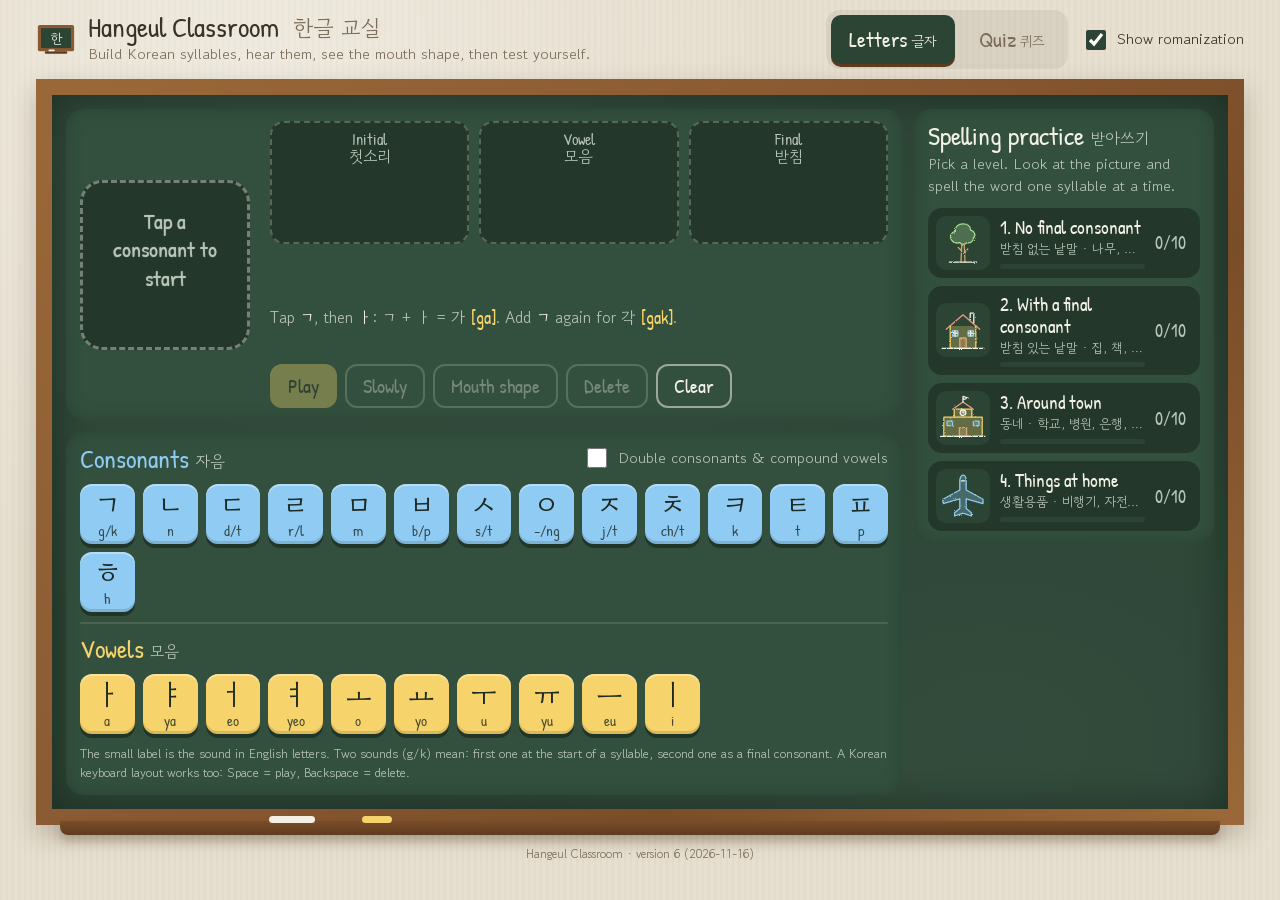
==== commit aa33465f: "Level the recordings and fix slow playback and one-syllable words - Bring every recording to the sam" ====
--- a/hangul-classroom/index.html
+++ b/hangul-classroom/index.html
@@ -547,7 +547,7 @@
     </section>
   </div>
   <div class="tray" aria-hidden="true"></div>
-  <p class="version">Hangeul Classroom · version 5 (2026-11-16)</p>
+  <p class="version">Hangeul Classroom · version 6 (2026-11-16)</p>
 </div>
 
 <!-- word / spelling celebration -->
@@ -941,24 +941,28 @@
     player.play().catch(() => {});
   }, { capture: true });
 
-  let playToken = 0;
+  let playToken = 0, endClip = null;
   function playClip(b64, rate) {
+    endClip?.();   // let a clip that was cut off by a newer tap finish its wait
     return new Promise(res => {
-      player.onended = player.onerror = () => res();
+      endClip = () => { endClip = null; res(); };
+      player.onended = player.onerror = endClip;
       player.src = 'data:audio/mpeg;base64,' + b64;
-      player.playbackRate = rate;
-      player.play().catch(() => res());
+      // a new src resets the speed to defaultPlaybackRate, so set both after it
+      player.defaultPlaybackRate = player.playbackRate = rate;
+      player.play().catch(endClip);
     });
   }
   function say(texts, { slow = false } = {}) {
     const token = ++playToken;
-    player.pause();
+    player.pause(); endClip?.();
     if (synth && (synth.speaking || synth.pending)) synth.cancel();
     const list = [].concat(texts).filter(Boolean);
     (async () => {
       for (let i = 0; i < list.length; i++) {
+        // checked word recordings first (집, 책 …), then the syllable packs
         const [pack, key] = clipRef(list[i]);
-        const b64 = pack && (await loadPack(pack))[key];
+        const b64 = (await loadPack('lex'))[list[i]] || (pack && (await loadPack(pack))[key]);
         if (token !== playToken) return;
         if (b64) await playClip(b64, slow ? 0.8 : 1);
         else await sayDevice(list[i], slow);
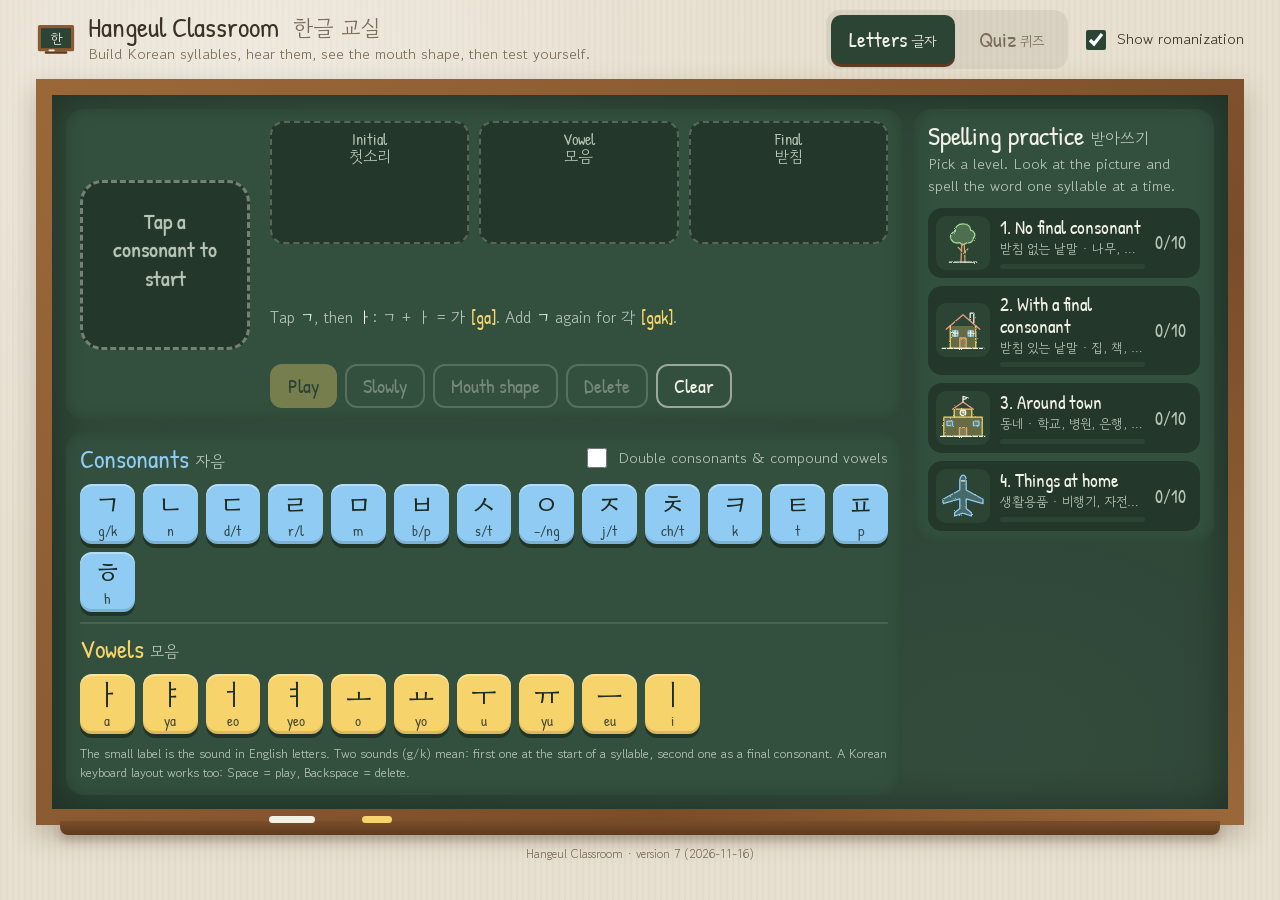
==== commit ee5cee47: "Add recordings for syllables with a final consonant (part 2) Adds the 2,793 syllables with a final c" ====
--- a/hangul-classroom/index.html
+++ b/hangul-classroom/index.html
@@ -547,7 +547,7 @@
     </section>
   </div>
   <div class="tray" aria-hidden="true"></div>
-  <p class="version">Hangeul Classroom · version 6 (2026-11-16)</p>
+  <p class="version">Hangeul Classroom · version 7 (2026-11-16)</p>
 </div>
 
 <!-- word / spelling celebration -->
